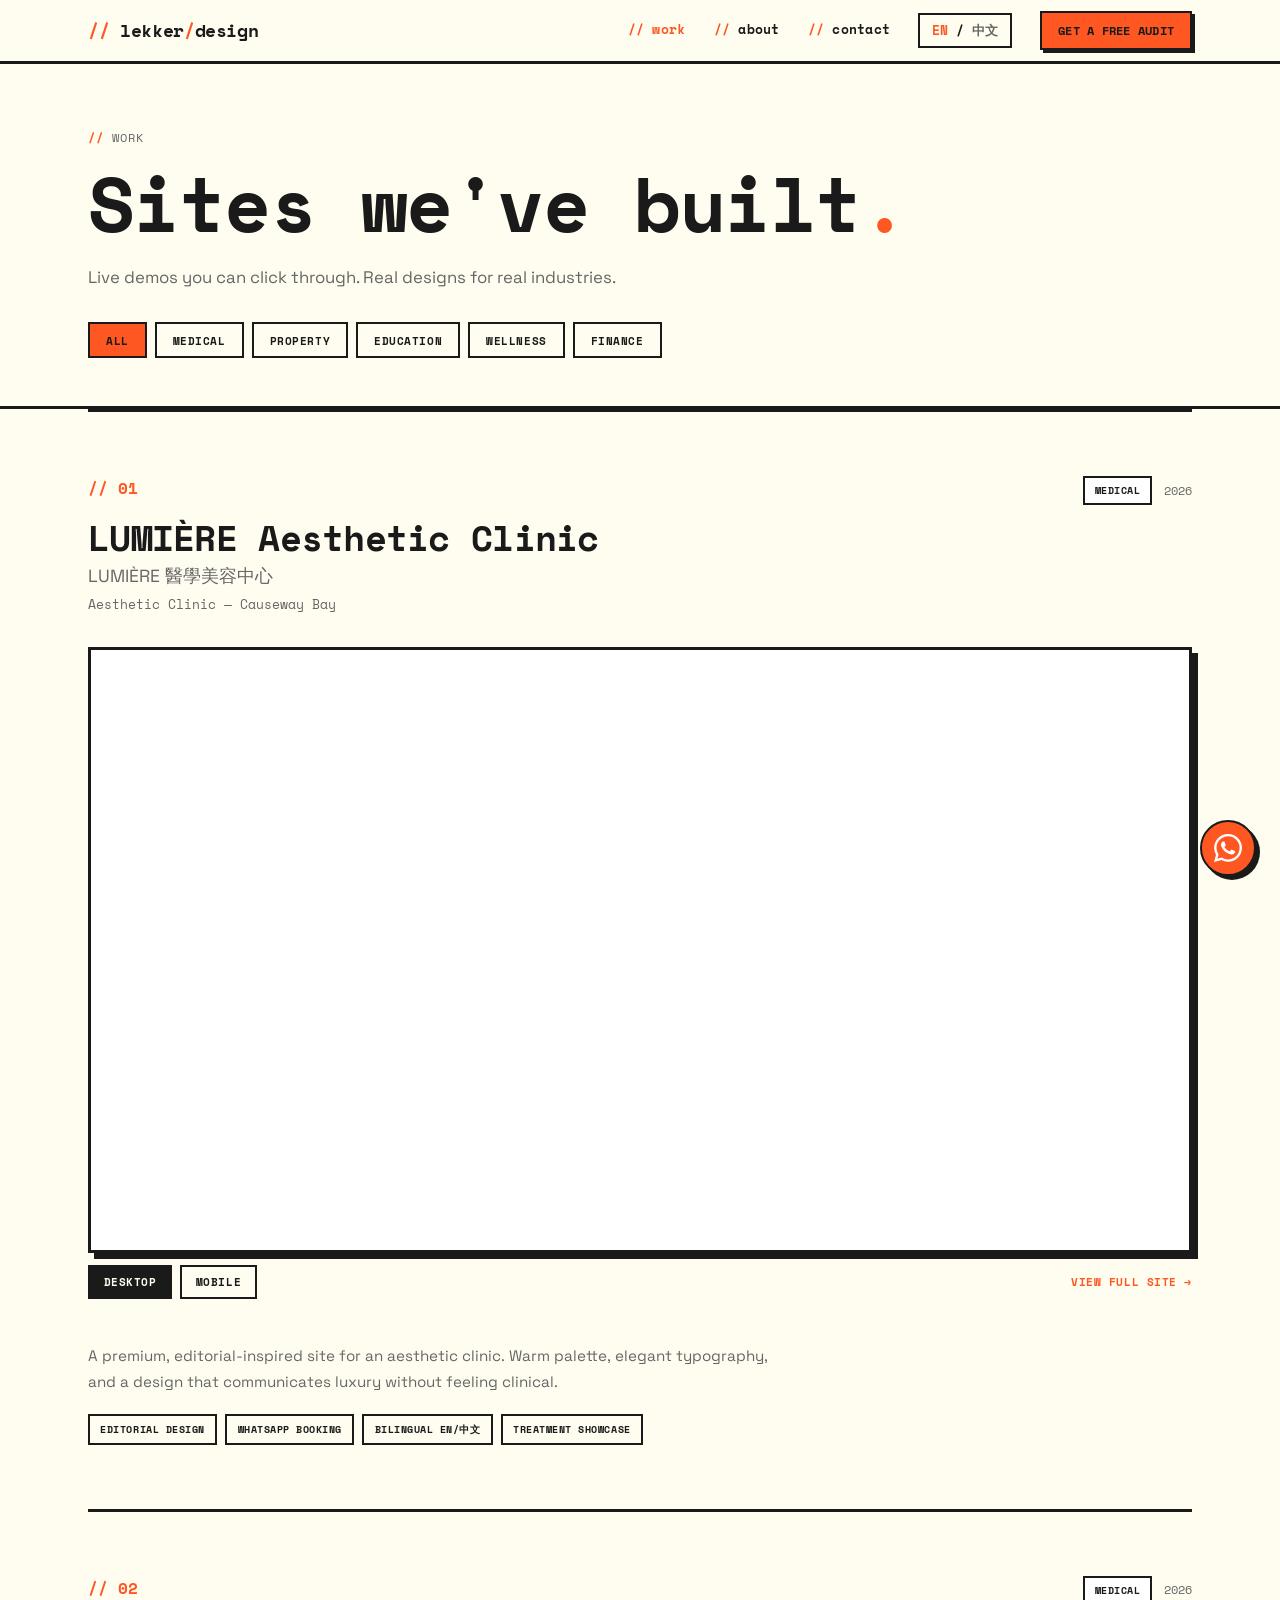
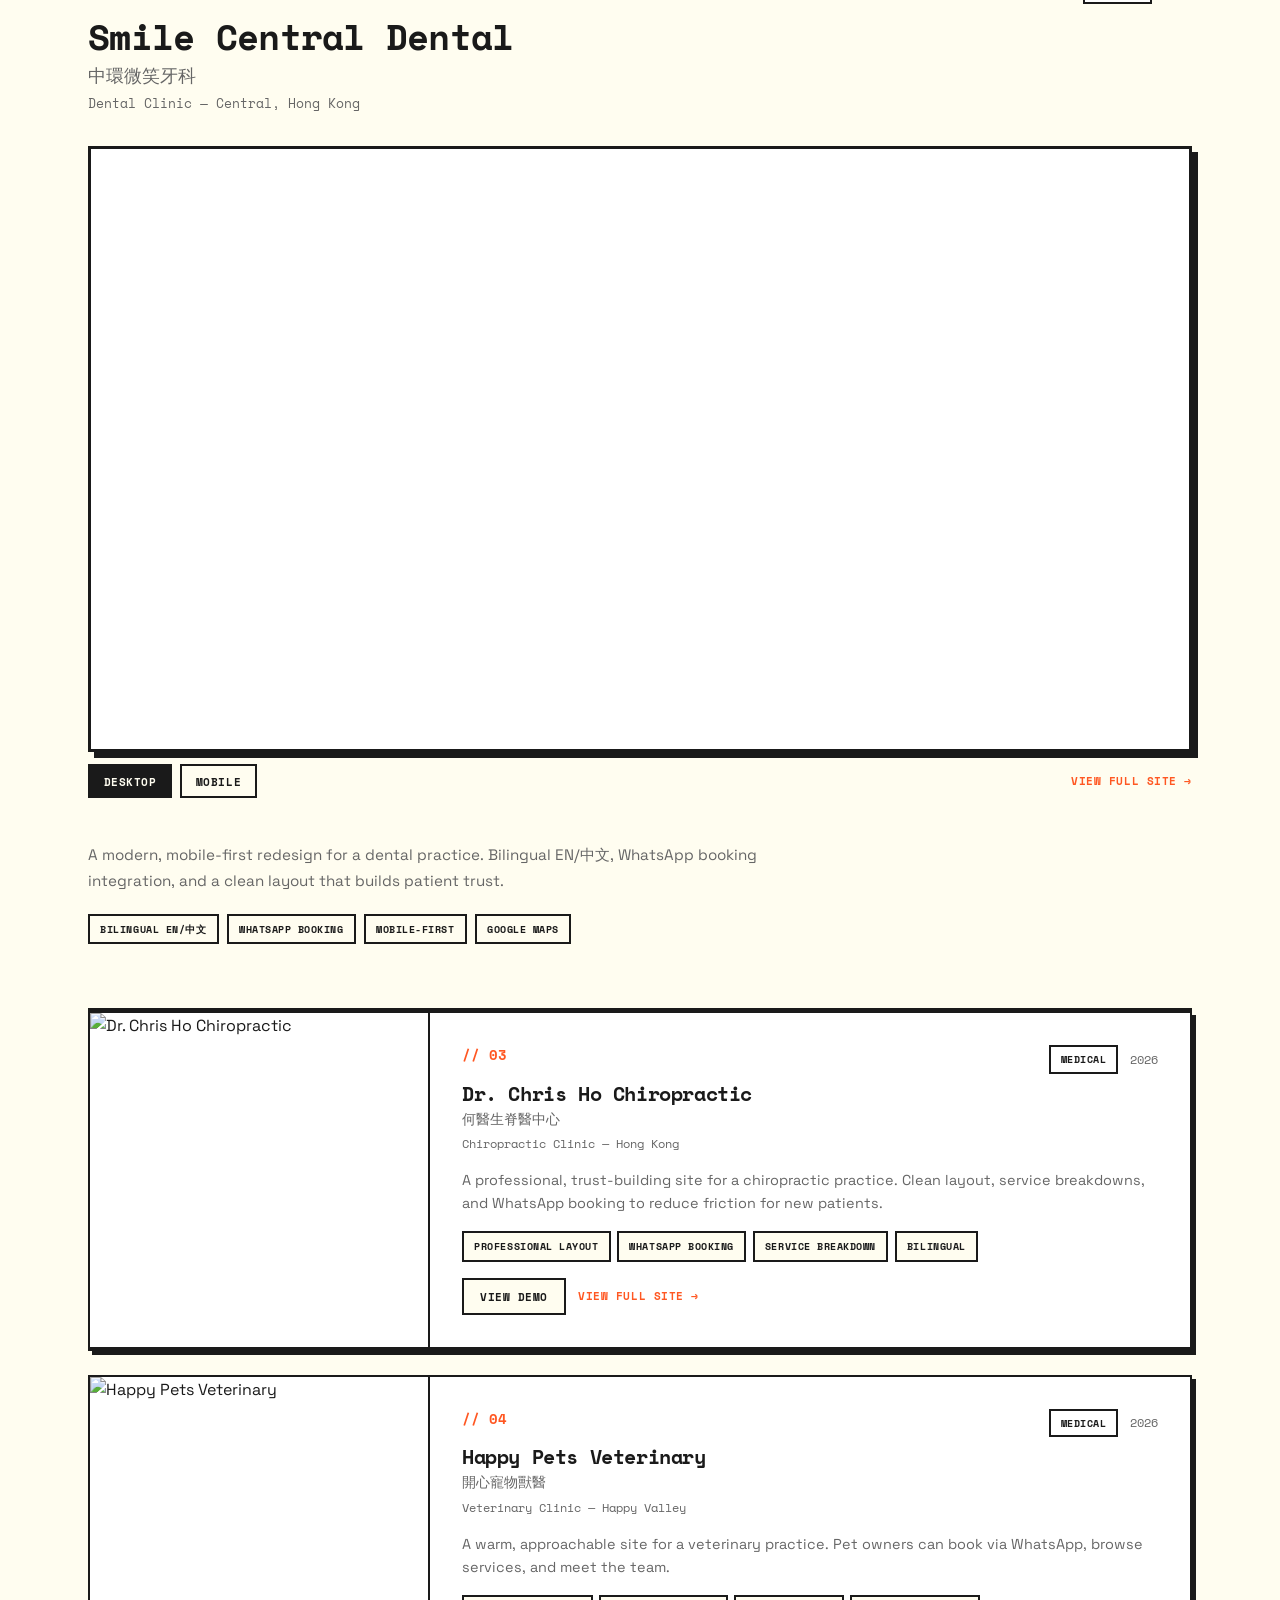
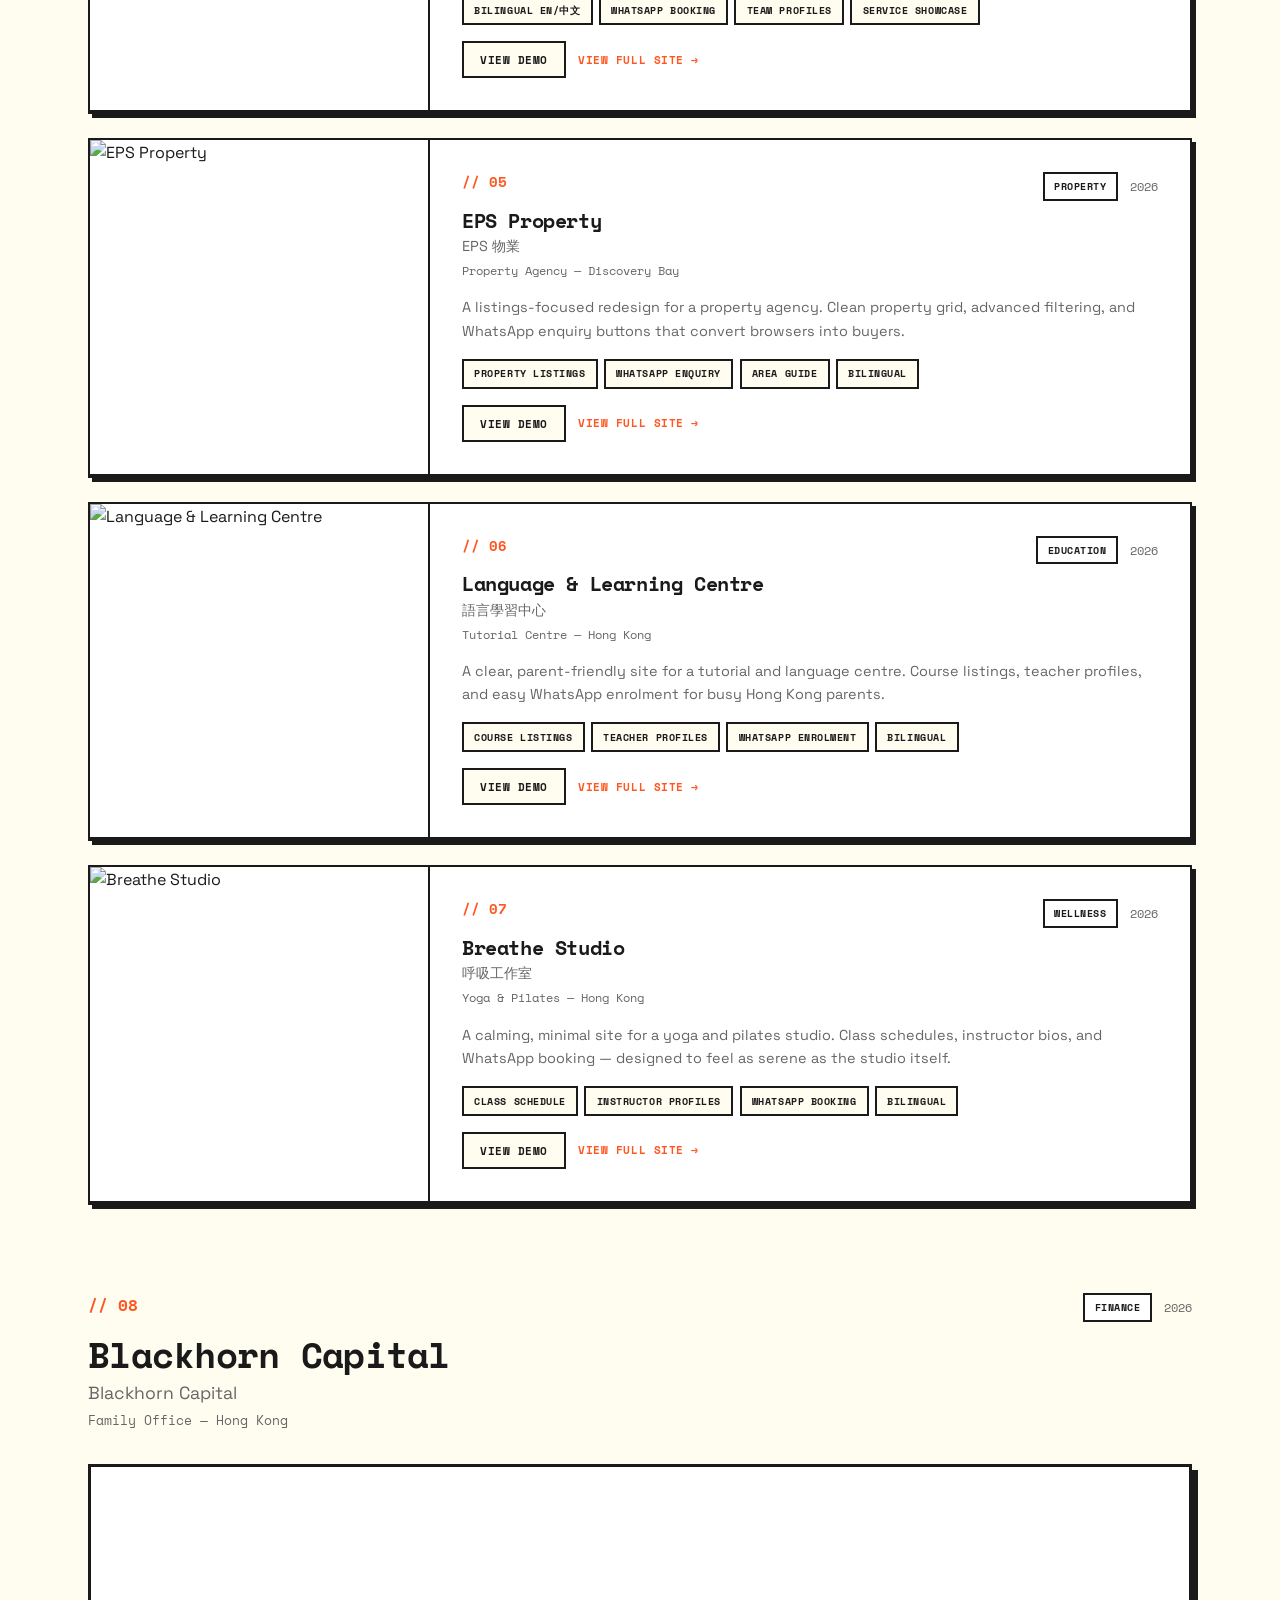
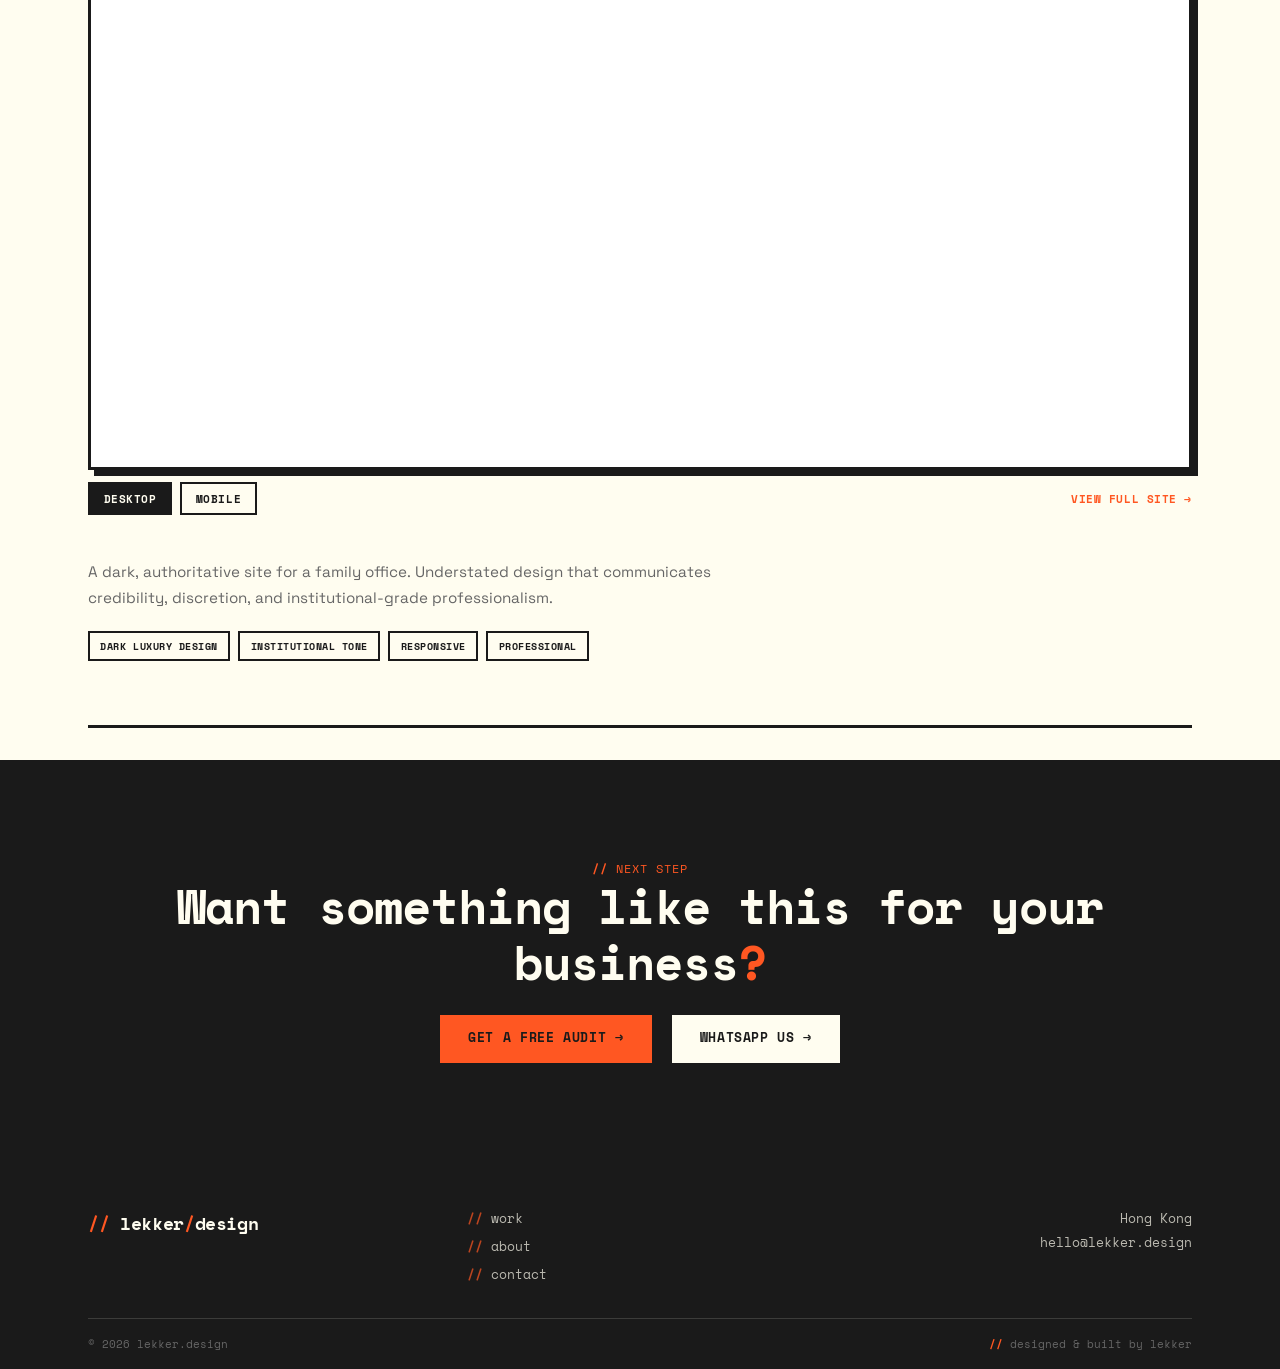
==== Lekker.Design/portfolio.html @ e4d1c30b "Add files via upload" ====
<!DOCTYPE html>
<html lang="en">
<head>
  <meta charset="UTF-8">
  <meta name="viewport" content="width=device-width, initial-scale=1.0">
  <title>Our Work — lekker.design</title>
  <meta name="description" content="Live demos and portfolio work from lekker.design. Web design for Hong Kong clinics, property agents, and service businesses.">

  <!-- Open Graph -->
  <meta property="og:title" content="Our Work — lekker.design">
  <meta property="og:description" content="Live demos and portfolio work from lekker.design. Web design for Hong Kong clinics, property agents, and service businesses.">
  <meta property="og:type" content="website">
  <meta property="og:url" content="https://lekker.design/portfolio">
  <meta property="og:locale" content="en_HK">
  <meta property="og:locale:alternate" content="zh_HK">
  <meta property="og:image" content="https://lekker.design/og-image.jpg">
  <meta property="og:image:width" content="1200">
  <meta property="og:image:height" content="630">
  <link rel="canonical" href="https://lekker.design/portfolio">

  <!-- Favicon: orange // on cream -->
  <link rel="icon" href="data:image/svg+xml,<svg xmlns='http://www.w3.org/2000/svg' viewBox='0 0 32 32'><rect width='32' height='32' rx='2' fill='%23FFFDF0'/><text x='3' y='24' font-family='monospace' font-weight='bold' font-size='22' fill='%23FF5722'>//</text></svg>">

  <!-- Fonts -->
  <link rel="preconnect" href="https://fonts.googleapis.com">
  <link rel="preconnect" href="https://fonts.gstatic.com" crossorigin>
  <link href="https://fonts.googleapis.com/css2?family=Space+Mono:wght@400;700&family=Space+Grotesk:wght@400;500;600&display=swap" rel="stylesheet">

  <!-- GSAP + ScrollTrigger -->
  <script src="https://cdnjs.cloudflare.com/ajax/libs/gsap/3.12.5/gsap.min.js" defer></script>
  <script src="https://cdnjs.cloudflare.com/ajax/libs/gsap/3.12.5/ScrollTrigger.min.js" defer></script>

  <style>
    /* ==========================================================
       LEKKER.DESIGN — NEO BRUTALIST DESIGN SYSTEM
       Shared base from index.html (self-contained duplicate)
       ========================================================== */

    .skip-link {
      position: absolute;
      top: -100%;
      left: 0;
      background: var(--accent);
      color: var(--surface);
      padding: 8px 16px;
      font-family: var(--font-mono);
      font-size: 0.875rem;
      font-weight: 700;
      text-decoration: none;
      z-index: 9999;
      border: 2px solid var(--text);
    }
    .skip-link:focus {
      top: 0;
    }

    :focus-visible {
      outline: 2px solid var(--accent);
      outline-offset: 2px;
    }

    :root {
      --bg:          #FFFDF0;
      --surface:     #FFFFFF;
      --text:        #1A1A1A;
      --text-muted:  #666666;
      --accent:      #FF5722;
      --border:      #1A1A1A;
      --dark:        #1A1A1A;
      --dark-text:   #FFFDF0;
      --code-bg:     #F5F5F0;

      --shadow:      4px 4px 0px #1A1A1A;
      --shadow-hover:6px 6px 0px #1A1A1A;
      --shadow-sm:   3px 3px 0px #1A1A1A;
      --shadow-lg:   6px 6px 0px #1A1A1A;

      --font-mono:   'Space Mono', 'PingFang HK', 'Microsoft JhengHei', monospace;
      --font-sans:   'Space Grotesk', 'PingFang HK', 'Microsoft JhengHei', sans-serif;

      --nav-h:       64px;
    }

    /* ---- Reset ---- */
    *, *::before, *::after { margin: 0; padding: 0; box-sizing: border-box; }
    html { scroll-behavior: smooth; -webkit-text-size-adjust: 100%; }

    body {
      font-family: var(--font-sans);
      font-size: 16px;
      line-height: 1.6;
      color: var(--text);
      background: var(--bg);
      -webkit-font-smoothing: antialiased;
      overflow-x: hidden;
    }

    ::selection { background: var(--accent); color: var(--surface); }

    a { color: inherit; text-decoration: none; }
    img { max-width: 100%; display: block; }
    ul { list-style: none; }

    /* ---- Typography ---- */
    h1, h2, h3, h4 {
      font-family: var(--font-mono);
      font-weight: 700;
      line-height: 1.15;
      letter-spacing: -0.02em;
    }

    h1 { font-size: clamp(2.5rem, 6vw, 5rem); }
    h2 { font-size: clamp(1.8rem, 4vw, 3rem); }
    h3 { font-size: clamp(1.1rem, 2.5vw, 1.5rem); }

    .label {
      font-family: var(--font-mono);
      font-size: 0.75rem;
      text-transform: uppercase;
      letter-spacing: 0.08em;
      color: var(--text-muted);
    }

    /* ---- Layout ---- */
    .container {
      width: 100%;
      max-width: 1200px;
      margin: 0 auto;
      padding: 0 clamp(1rem, 4vw, 3rem);
    }

    section { padding: 6rem 0; }

    .section-dark {
      background: var(--dark);
      color: var(--dark-text);
    }

    .section-marker {
      font-family: var(--font-mono);
      font-weight: 700;
      color: var(--accent);
    }

    hr {
      border: none;
      height: 3px;
      background: var(--border);
      margin: 0;
    }

    /* ---- Brutalist Card ---- */
    .card {
      background: var(--surface);
      border: 2px solid var(--border);
      box-shadow: var(--shadow);
      transition: transform 0.15s ease, box-shadow 0.15s ease;
    }

    .card:hover {
      transform: translate(-2px, -2px);
      box-shadow: var(--shadow-hover);
    }

    /* ---- Buttons ---- */
    .btn {
      display: inline-block;
      font-family: var(--font-mono);
      font-size: 0.8rem;
      font-weight: 700;
      text-transform: uppercase;
      letter-spacing: 0.05em;
      padding: 0.85rem 1.75rem;
      border: 2px solid var(--border);
      cursor: pointer;
      transition: transform 0.15s ease, box-shadow 0.15s ease;
      box-shadow: var(--shadow);
      text-align: center;
    }

    .btn:hover {
      transform: translate(-2px, -2px);
      box-shadow: var(--shadow-hover);
    }

    .btn-primary {
      background: var(--accent);
      color: var(--text);
    }

    .btn-secondary {
      background: var(--bg);
      color: var(--text);
    }

    /* ---- Logo ---- */
    .logo {
      font-family: var(--font-mono);
      font-weight: 700;
      font-size: 1.1rem;
      letter-spacing: -0.02em;
      white-space: nowrap;
    }

    .slash {
      color: var(--accent);
      font-weight: 700;
    }

    /* ---- Tag Pill ---- */
    .tag {
      display: inline-block;
      font-family: var(--font-mono);
      font-size: 0.65rem;
      font-weight: 700;
      text-transform: uppercase;
      letter-spacing: 0.05em;
      padding: 0.3rem 0.65rem;
      border: 2px solid var(--border);
      background: var(--bg);
      color: var(--text);
    }

    /* ---- Bilingual: hide inactive language ---- */
    [data-zh] { display: none; }

    body.zh [data-en] { display: none; }
    body.zh [data-zh] { display: inline; }
    body.zh span[data-zh],
    body.zh p[data-zh],
    body.zh h1 [data-zh],
    body.zh h2 [data-zh],
    body.zh h3 [data-zh],
    body.zh div[data-zh],
    body.zh label[data-zh],
    body.zh a[data-zh],
    body.zh small[data-zh],
    body.zh li[data-zh] { display: inline; }

    p[data-en], p[data-zh],
    div[data-en], div[data-zh],
    label[data-en], label[data-zh],
    li[data-en], li[data-zh] { display: block; }

    body.zh p[data-en],
    body.zh div[data-en],
    body.zh label[data-en],
    body.zh li[data-en] { display: none; }

    body.zh p[data-zh],
    body.zh div[data-zh],
    body.zh label[data-zh],
    body.zh li[data-zh] { display: block; }

    /* ================================================================
       NAV (shared with index.html)
       ================================================================ */
    nav {
      position: fixed;
      top: 0; left: 0; right: 0;
      z-index: 1000;
      background: var(--bg);
      border-bottom: 3px solid var(--border);
      height: var(--nav-h);
    }

    nav .container {
      display: flex;
      align-items: center;
      justify-content: space-between;
      height: 100%;
    }

    .nav-links {
      display: flex;
      align-items: center;
      gap: 1.75rem;
    }

    .nav-links a {
      font-family: var(--font-mono);
      font-size: 0.8rem;
      font-weight: 700;
      letter-spacing: 0.02em;
      color: var(--text);
      transition: color 0.15s;
    }

    .nav-links a:hover { color: var(--accent); }
    .nav-links a.nav-active { color: var(--accent); }

    .mobile-menu .nav-active,
    .mobile-menu a.nav-active {
      color: var(--accent);
    }

    .lang-toggle {
      font-family: var(--font-mono);
      font-size: 0.8rem;
      font-weight: 700;
      background: none;
      border: 2px solid var(--border);
      padding: 0.35rem 0.75rem;
      cursor: pointer;
      color: var(--text);
      transition: all 0.15s;
    }

    .lang-toggle .lang-en { color: var(--accent); }
    .lang-toggle .lang-zh { color: var(--text-muted); }

    body.zh .lang-toggle .lang-en { color: var(--text-muted); }
    body.zh .lang-toggle .lang-zh { color: var(--accent); }

    .nav-cta {
      font-size: 0.75rem !important;
      padding: 0.5rem 1rem;
      background: var(--accent);
      color: var(--text) !important;
      border: 2px solid var(--border);
      box-shadow: var(--shadow-sm);
      transition: transform 0.15s, box-shadow 0.15s;
    }

    .nav-cta:hover {
      transform: translate(-2px, -2px);
      box-shadow: var(--shadow);
    }

    .hamburger {
      display: none;
      background: none;
      border: none;
      cursor: pointer;
      padding: 8px;
    }

    .hamburger svg { display: block; }

    .mobile-menu {
      display: none;
      position: fixed;
      top: var(--nav-h);
      left: 0; right: 0;
      background: var(--bg);
      border-bottom: 3px solid var(--border);
      z-index: 999;
      padding: 0;
    }

    .mobile-menu.open { display: block; }

    .mobile-menu a,
    .mobile-menu button {
      display: block;
      width: 100%;
      text-align: left;
      font-family: var(--font-mono);
      font-size: 1rem;
      font-weight: 700;
      padding: 1rem 1.5rem;
      border: none;
      border-bottom: 2px solid var(--border);
      background: var(--bg);
      color: var(--text);
      cursor: pointer;
      min-height: 52px;
    }

    .mobile-menu a:hover,
    .mobile-menu button:hover { background: var(--accent); }

    .mobile-menu .nav-cta-mobile {
      background: var(--accent);
      color: var(--text);
    }

    /* ================================================================
       PORTFOLIO HERO
       ================================================================ */
    .port-hero {
      padding-top: calc(var(--nav-h) + 4rem);
      padding-bottom: 3rem;
    }

    .port-hero h1 {
      margin: 0.75rem 0 1rem;
    }

    .port-hero .desc {
      font-size: 1.05rem;
      color: var(--text-muted);
      max-width: 600px;
      margin-bottom: 2rem;
    }

    /* ---- Filter Pills ---- */
    .filters {
      display: flex;
      flex-wrap: wrap;
      gap: 0.5rem;
    }

    .filter-pill {
      font-family: var(--font-mono);
      font-size: 0.7rem;
      font-weight: 700;
      text-transform: uppercase;
      letter-spacing: 0.05em;
      padding: 0.45rem 1rem;
      border: 2px solid var(--border);
      background: var(--bg);
      color: var(--text);
      cursor: pointer;
      transition: all 0.15s;
      min-height: 36px;
    }

    .filter-pill:hover {
      background: var(--bg);
    }

    .filter-pill.active {
      background: var(--accent);
      color: var(--text);
    }

    /* ================================================================
       PROJECT SECTIONS
       ================================================================ */
    #projectsContainer {
      padding-bottom: 2rem;
    }

    /* ---- Featured Project ---- */
    .project-featured {
      padding: 4rem 0;
      border-bottom: 3px solid var(--border);
    }

    .project-featured:first-child {
      border-top: 3px solid var(--border);
    }

    .pf-header {
      display: flex;
      justify-content: space-between;
      align-items: flex-start;
      margin-bottom: 0.75rem;
      flex-wrap: wrap;
      gap: 0.5rem;
    }

    .pf-number {
      font-family: var(--font-mono);
      font-size: 1rem;
      font-weight: 700;
      color: var(--accent);
    }

    .pf-meta {
      display: flex;
      gap: 0.75rem;
      align-items: center;
    }

    .pf-category {
      font-family: var(--font-mono);
      font-size: 0.65rem;
      font-weight: 700;
      text-transform: uppercase;
      letter-spacing: 0.05em;
      padding: 0.25rem 0.6rem;
      border: 2px solid var(--border);
      background: var(--surface);
    }

    .pf-year {
      font-family: var(--font-mono);
      font-size: 0.75rem;
      color: var(--text-muted);
    }

    .pf-title {
      font-size: clamp(1.5rem, 3.5vw, 2.25rem);
      margin-bottom: 0.25rem;
    }

    .pf-title-zh {
      font-family: var(--font-sans);
      font-size: 1.1rem;
      color: var(--text-muted);
      margin-bottom: 0.25rem;
    }

    .pf-subtitle {
      font-family: var(--font-mono);
      font-size: 0.8rem;
      color: var(--text-muted);
      margin-bottom: 2rem;
    }

    /* ---- Iframe Wrapper ---- */
    .iframe-wrapper {
      margin-bottom: 2rem;
    }

    .iframe-container {
      width: 100%;
      border: 3px solid var(--border);
      box-shadow: var(--shadow-lg);
      background: var(--code-bg);
      position: relative;
      overflow: hidden;
      transition: height 0.3s ease;
    }

    .iframe-container iframe {
      width: 100%;
      height: 600px;
      border: none;
      display: block;
      background: #fff;
    }

    .iframe-container.mobile-view {
      max-width: 405px;
      margin: 0 auto;
      border-radius: 2px;
      border: 6px solid var(--border);
      box-shadow: var(--shadow-lg);
      padding-top: 24px;
      padding-bottom: 24px;
      background: var(--dark);
    }

    .iframe-container.mobile-view iframe {
      height: 667px;
      border-radius: 0;
    }

    /* Iframe error fallback */
    .iframe-fallback {
      display: flex;
      flex-direction: column;
      align-items: center;
      justify-content: center;
      height: 300px;
      background: var(--code-bg);
      text-align: center;
      padding: 2rem;
    }

    .iframe-fallback-text {
      font-family: var(--font-mono);
      font-size: 0.85rem;
      color: var(--text-muted);
      margin-bottom: 1rem;
    }

    .iframe-fallback a {
      font-family: var(--font-mono);
      font-size: 0.8rem;
      font-weight: 700;
      color: var(--accent);
    }

    .iframe-loading {
      position: absolute;
      top: 0; left: 0; right: 0; bottom: 0;
      display: flex;
      align-items: center;
      justify-content: center;
      background: var(--code-bg);
      z-index: 2;
      pointer-events: none;
      transition: opacity 0.3s;
    }

    .iframe-loading.loaded {
      opacity: 0;
    }

    .loading-text {
      font-family: var(--font-mono);
      font-size: 0.85rem;
      color: var(--accent);
      animation: loadingPulse 1.5s ease-in-out infinite;
    }

    @keyframes loadingPulse {
      0%, 100% { opacity: 1; }
      50% { opacity: 0.4; }
    }

    .iframe-controls {
      display: flex;
      align-items: center;
      gap: 0.5rem;
      padding: 0.75rem 0;
      flex-wrap: wrap;
    }

    .device-btn {
      font-family: var(--font-mono);
      font-size: 0.7rem;
      font-weight: 700;
      text-transform: uppercase;
      letter-spacing: 0.05em;
      padding: 0.4rem 0.85rem;
      border: 2px solid var(--border);
      background: var(--bg);
      color: var(--text);
      cursor: pointer;
      transition: all 0.15s;
    }

    .device-btn.active {
      background: var(--text);
      color: var(--bg);
    }

    .device-btn:hover:not(.active) {
      background: var(--bg);
    }

    .view-full {
      margin-left: auto;
      font-family: var(--font-mono);
      font-size: 0.7rem;
      font-weight: 700;
      text-transform: uppercase;
      letter-spacing: 0.05em;
      color: var(--accent);
      transition: opacity 0.15s;
    }

    .view-full:hover { opacity: 0.7; }

    /* ---- Project Description & Tags ---- */
    .pf-desc {
      font-size: 0.95rem;
      color: var(--text-muted);
      max-width: 700px;
      line-height: 1.7;
      margin-bottom: 1.25rem;
    }

    .pf-tags {
      display: flex;
      flex-wrap: wrap;
      gap: 0.5rem;
    }

    /* ---- Before/After Slider (clip-path based) ---- */
    .ba-section {
      margin: 2rem 0;
    }

    .ba-section-label {
      font-family: var(--font-mono);
      font-size: 0.75rem;
      font-weight: 700;
      text-transform: uppercase;
      letter-spacing: 0.08em;
      color: var(--text-muted);
      margin-bottom: 1rem;
    }

    .ba-slider {
      position: relative;
      width: 100%;
      max-height: 400px;
      border: 3px solid var(--border);
      box-shadow: var(--shadow);
      overflow: hidden;
      cursor: ew-resize;
      user-select: none;
      -webkit-user-select: none;
    }

    .ba-before {
      position: relative;
      width: 100%;
    }

    .ba-before img {
      display: block;
      width: 100%;
      height: auto;
      max-height: 400px;
      object-fit: cover;
    }

    .ba-after {
      position: absolute;
      top: 0; left: 0;
      width: 100%;
      height: 100%;
      clip-path: inset(0 0 0 50%);
    }

    .ba-after img {
      display: block;
      width: 100%;
      height: 100%;
      object-fit: cover;
    }

    .ba-handle {
      position: absolute;
      top: 0;
      left: 50%;
      width: 3px;
      height: 100%;
      background: var(--accent);
      cursor: ew-resize;
      z-index: 5;
      transform: translateX(-50%);
    }

    .ba-handle-grip {
      position: absolute;
      top: 50%;
      left: 50%;
      transform: translate(-50%, -50%);
      width: 40px;
      height: 40px;
      background: var(--accent);
      border: 3px solid var(--border);
      box-shadow: var(--shadow-sm);
      display: flex;
      align-items: center;
      justify-content: center;
      font-family: var(--font-mono);
      font-size: 0.85rem;
      font-weight: 700;
      color: var(--text);
      z-index: 6;
    }

    .ba-label-tag {
      position: absolute;
      top: 1rem;
      font-family: var(--font-mono);
      font-size: 0.65rem;
      font-weight: 700;
      text-transform: uppercase;
      letter-spacing: 0.08em;
      padding: 0.3rem 0.6rem;
      z-index: 4;
    }

    .ba-label-before {
      left: 1rem;
      background: var(--dark);
      color: var(--dark-text);
    }

    .ba-label-after {
      right: 1rem;
      background: var(--accent);
      color: var(--text);
    }

    /* ---- Compact (Non-Featured) Project Card ---- */
    .project-compact {
      display: grid;
      grid-template-columns: 340px 1fr;
      border: 2px solid var(--border);
      box-shadow: var(--shadow);
      background: var(--surface);
      margin-bottom: 1.5rem;
      transition: transform 0.15s, box-shadow 0.15s;
    }

    .project-compact:hover {
      transform: translate(-2px, -2px);
      box-shadow: var(--shadow-hover);
    }

    .pc-thumb {
      position: relative;
      overflow: hidden;
      cursor: pointer;
      border-right: 2px solid var(--border);
    }

    .pc-thumb img {
      width: 100%;
      height: 100%;
      object-fit: cover;
      transition: transform 0.3s;
    }

    .pc-thumb:hover img {
      transform: scale(1.03);
    }

    .pc-thumb-overlay {
      position: absolute;
      top: 0; left: 0; right: 0; bottom: 0;
      display: flex;
      align-items: center;
      justify-content: center;
      background: rgba(26, 26, 26, 0);
      transition: background 0.2s;
    }

    .pc-thumb:hover .pc-thumb-overlay {
      background: rgba(26, 26, 26, 0.6);
    }

    .pc-thumb-label {
      font-family: var(--font-mono);
      font-size: 0.75rem;
      font-weight: 700;
      text-transform: uppercase;
      letter-spacing: 0.05em;
      color: var(--dark-text);
      padding: 0.5rem 1rem;
      border: 2px solid var(--dark-text);
      opacity: 0;
      transform: translateY(8px);
      transition: all 0.2s;
    }

    .pc-thumb:hover .pc-thumb-label {
      opacity: 1;
      transform: translateY(0);
    }

    .pc-body {
      padding: 2rem;
      display: flex;
      flex-direction: column;
    }

    .pc-header {
      display: flex;
      justify-content: space-between;
      align-items: flex-start;
      margin-bottom: 0.5rem;
      flex-wrap: wrap;
      gap: 0.5rem;
    }

    .pc-number {
      font-family: var(--font-mono);
      font-size: 0.85rem;
      font-weight: 700;
      color: var(--accent);
    }

    .pc-title {
      font-size: 1.25rem;
      margin-bottom: 0.2rem;
    }

    .pc-title-zh {
      font-family: var(--font-sans);
      font-size: 0.9rem;
      color: var(--text-muted);
      margin-bottom: 0.2rem;
    }

    .pc-subtitle {
      font-family: var(--font-mono);
      font-size: 0.75rem;
      color: var(--text-muted);
      margin-bottom: 1rem;
    }

    .pc-desc {
      font-size: 0.9rem;
      color: var(--text-muted);
      line-height: 1.6;
      margin-bottom: 1rem;
      flex: 1;
    }

    .pc-tags {
      display: flex;
      flex-wrap: wrap;
      gap: 0.4rem;
      margin-bottom: 1rem;
    }

    .pc-actions {
      display: flex;
      gap: 0.75rem;
      align-items: center;
      flex-wrap: wrap;
    }

    .pc-expand-btn {
      font-family: var(--font-mono);
      font-size: 0.7rem;
      font-weight: 700;
      text-transform: uppercase;
      letter-spacing: 0.05em;
      padding: 0.5rem 1rem;
      border: 2px solid var(--border);
      background: var(--bg);
      color: var(--text);
      cursor: pointer;
      transition: all 0.15s;
    }

    .pc-expand-btn:hover {
      background: var(--accent);
    }

    .pc-view-link {
      font-family: var(--font-mono);
      font-size: 0.7rem;
      font-weight: 700;
      text-transform: uppercase;
      letter-spacing: 0.05em;
      color: var(--accent);
    }

    .pc-view-link:hover { opacity: 0.7; }

    /* Expanded iframe in compact card */
    .pc-iframe-expand {
      grid-column: 1 / -1;
      border-top: 2px solid var(--border);
      overflow: hidden;
      max-height: 0;
      transition: max-height 0.4s ease;
    }

    .pc-iframe-expand.open {
      max-height: 750px;
    }

    .pc-iframe-expand .iframe-wrapper {
      padding: 1.5rem;
      margin-bottom: 0;
    }

    .pc-iframe-expand .iframe-container {
      box-shadow: none;
    }

    /* ================================================================
       CTA SECTION
       ================================================================ */
    .cta-section {
      text-align: center;
      padding: 6rem 0;
    }

    .cta-section h2 {
      margin-bottom: 1.5rem;
    }

    .cta-section .desc {
      font-size: 1rem;
      color: var(--text-muted);
      max-width: 500px;
      margin: 0 auto 2rem;
    }

    .cta-buttons {
      display: flex;
      gap: 1rem;
      justify-content: center;
      flex-wrap: wrap;
    }

    /* ================================================================
       FOOTER (shared with index.html)
       ================================================================ */
    footer {
      background: var(--dark);
      color: var(--dark-text);
      padding: 3rem 0 0;
    }

    .footer-grid {
      display: grid;
      grid-template-columns: 1fr 1fr 1fr;
      gap: 2rem;
      padding-bottom: 2rem;
    }

    .footer-grid .logo .slash { color: var(--accent); }

    .footer-links {
      display: flex;
      flex-direction: column;
      gap: 0.5rem;
    }

    .footer-links a {
      font-family: var(--font-mono);
      font-size: 0.8rem;
      color: var(--dark-text);
      opacity: 0.7;
      transition: opacity 0.15s;
    }

    .footer-links a:hover { opacity: 1; }

    .footer-info { text-align: right; }

    .footer-info p {
      font-family: var(--font-mono);
      font-size: 0.8rem;
      opacity: 0.7;
      margin-bottom: 0.25rem;
    }

    .footer-bottom {
      border-top: 1px solid rgba(255, 253, 240, 0.15);
      padding: 1rem 0;
      display: flex;
      justify-content: space-between;
      align-items: center;
    }

    .footer-bottom p {
      font-family: var(--font-mono);
      font-size: 0.7rem;
      color: var(--text-muted);
    }

    /* ================================================================
       WHATSAPP FLOATING BUTTON (shared)
       ================================================================ */
    .whatsapp-float {
      position: fixed;
      bottom: 1.5rem;
      right: 1.5rem;
      z-index: 900;
      width: 56px;
      height: 56px;
      background: var(--accent);
      border: 2px solid var(--border);
      box-shadow: var(--shadow);
      border-radius: 50%;
      display: flex;
      align-items: center;
      justify-content: center;
      cursor: pointer;
      transition: transform 0.15s, box-shadow 0.15s;
    }

    .whatsapp-float:hover {
      transform: translate(-2px, -2px);
      box-shadow: var(--shadow-hover);
    }

    .whatsapp-float svg {
      width: 28px;
      height: 28px;
      fill: #fff;
    }

    /* ================================================================
       RESPONSIVE
       ================================================================ */
    @media (max-width: 1024px) {
      .project-compact {
        grid-template-columns: 280px 1fr;
      }

      .iframe-container iframe {
        height: 500px;
      }
    }

    @media (max-width: 768px) {
      .nav-links { display: none; }
      .hamburger { display: block; }

      .project-compact {
        grid-template-columns: 1fr;
      }

      .pc-thumb {
        border-right: none;
        border-bottom: 2px solid var(--border);
        max-height: 220px;
      }

      .iframe-container iframe {
        height: 400px;
      }

      .iframe-container.mobile-view iframe {
        height: 550px;
      }

      .card,
      .project-compact {
        box-shadow: var(--shadow-sm);
      }

      .card:hover,
      .project-compact:hover {
        box-shadow: var(--shadow);
      }

      .footer-grid {
        grid-template-columns: 1fr;
        gap: 1.5rem;
      }

      .footer-info { text-align: left; }

      .footer-bottom {
        flex-direction: column;
        gap: 0.5rem;
        text-align: center;
      }

      .whatsapp-float {
        bottom: 1rem;
        right: 1rem;
      }

      .cta-buttons {
        flex-direction: column;
        align-items: center;
      }
    }

    @media (max-width: 480px) {
      section { padding: 4rem 0; }

      .project-featured { padding: 3rem 0; }

      .filters {
        gap: 0.35rem;
      }

      .filter-pill {
        font-size: 0.6rem;
        padding: 0.35rem 0.7rem;
      }
    }

    /* ================================================================
       GSAP ANIMATION SUPPORT
       ================================================================ */

    /* Brutalist active state — tactile push */
    .btn:active,
    .nav-cta:active {
      transform: translate(0, 0) !important;
      box-shadow: 2px 2px 0px #1A1A1A !important;
    }

    .card:active,
    .project-compact:active,
    .filter-pill:active {
      transform: translate(0, 0) !important;
      box-shadow: 2px 2px 0px #1A1A1A !important;
    }

    /* Nav link hover flash */
    @keyframes nav-flash {
      0% { background-color: rgba(255, 87, 34, 0.25); }
      100% { background-color: transparent; }
    }

    .nav-links > a:not(.nav-cta):hover {
      animation: nav-flash 0.2s ease;
    }

    /* Reduced motion */
    @media (prefers-reduced-motion: reduce) {
      *, *::before, *::after {
        animation-duration: 0.01ms !important;
        transition-duration: 0.01ms !important;
      }
    }
  </style>
</head>
<body>
<a href="#main-content" class="skip-link">Skip to main content</a>

  <!-- ============================================================
       NAV
       ============================================================ -->
  <nav>
    <div class="container">
      <a href="/" class="logo">
        <span class="slash">//</span> lekker<span class="slash">/</span>design
      </a>

      <div class="nav-links">
        <a href="/portfolio" class="nav-active"><span class="slash">//</span> <span data-en>work</span><span data-zh>作品</span></a>
        <a href="/#about"><span class="slash">//</span> <span data-en>about</span><span data-zh>關於</span></a>
        <a href="/#contact"><span class="slash">//</span> <span data-en>contact</span><span data-zh>聯絡</span></a>
        <button class="lang-toggle" onclick="toggleLang()" aria-label="Toggle language">
          <span class="lang-en">EN</span> / <span class="lang-zh">中文</span>
        </button>
        <a href="/#contact" class="nav-cta">
          <span data-en>GET A FREE AUDIT</span><span data-zh>免費網站審核</span>
        </a>
      </div>

      <button class="hamburger" onclick="toggleMobileMenu()" aria-label="Toggle navigation">
        <svg width="24" height="24" viewBox="0 0 24 24" fill="none" stroke="#1A1A1A" stroke-width="2.5" stroke-linecap="square">
          <line x1="3" y1="6" x2="21" y2="6"/>
          <line x1="3" y1="12" x2="21" y2="12"/>
          <line x1="3" y1="18" x2="21" y2="18"/>
        </svg>
      </button>
    </div>
  </nav>

  <!-- Mobile Menu -->
  <div class="mobile-menu" id="mobileMenu">
    <a href="/portfolio" onclick="closeMobileMenu()" class="nav-active"><span class="slash">//</span> <span data-en>work</span><span data-zh>作品</span></a>
    <a href="/#about" onclick="closeMobileMenu()"><span class="slash">//</span> <span data-en>about</span><span data-zh>關於</span></a>
    <a href="/#contact" onclick="closeMobileMenu()"><span class="slash">//</span> <span data-en>contact</span><span data-zh>聯絡</span></a>
    <button onclick="toggleLang(); closeMobileMenu()" aria-label="Toggle language">
      <span class="lang-en">EN</span> / <span class="lang-zh">中文</span>
    </button>
    <a href="/#contact" class="nav-cta-mobile" onclick="closeMobileMenu()">
      <span data-en>GET A FREE AUDIT</span><span data-zh>免費網站審核</span>
    </a>
  </div>

  <!-- ============================================================
       PORTFOLIO HERO
       ============================================================ -->
  <section class="port-hero" id="main-content">
    <div class="container">
      <p class="label">
        <span class="section-marker">// </span>
        <span data-en>WORK</span><span data-zh>作品</span>
      </p>

      <h1>
        <span data-en>Sites we've built<span class="slash">.</span></span>
        <span data-zh>我們建立的網站<span class="slash">。</span></span>
      </h1>

      <p class="desc">
        <span data-en>Live demos you can click through. Real designs for real industries.</span>
        <span data-zh>可以瀏覽的即時示範。為真實行業設計的真實作品。</span>
      </p>

      <div class="filters" id="filterBar">
        <!-- Rendered by JS from PROJECTS categories -->
      </div>
    </div>
  </section>

  <hr>

  <!-- ============================================================
       PROJECTS (rendered by JS)
       ============================================================ -->
  <div class="container" id="projectsContainer">
    <!-- All project cards injected here -->
  </div>

  <hr>

  <!-- ============================================================
       CTA
       ============================================================ -->
  <section class="cta-section section-dark">
    <div class="container">
      <p class="label" style="color: var(--accent);">
        <span class="section-marker">// </span>
        <span data-en>NEXT STEP</span><span data-zh>下一步</span>
      </p>
      <h2>
        <span data-en>Want something like this for your business<span class="slash">?</span></span>
        <span data-zh>想為你的企業打造類似的網站<span class="slash">？</span></span>
      </h2>
      <div class="cta-buttons">
        <a href="/#contact" class="btn btn-primary">
          <span data-en>GET A FREE AUDIT →</span><span data-zh>獲取免費審核 →</span>
        </a>
        <a href="https://wa.me/85246105157" target="_blank" rel="noopener" class="btn btn-secondary">
          <span data-en>WHATSAPP US →</span><span data-zh>WHATSAPP 我們 →</span>
        </a>
      </div>
    </div>
  </section>

  <!-- ============================================================
       FOOTER (shared)
       ============================================================ -->
  <footer>
    <div class="container">
      <div class="footer-grid">
        <div>
          <span class="logo">
            <span class="slash">//</span> lekker<span class="slash">/</span>design
          </span>
        </div>
        <div class="footer-links">
          <a href="/portfolio"><span class="slash">//</span> <span data-en>work</span><span data-zh>作品</span></a>
          <a href="/#about"><span class="slash">//</span> <span data-en>about</span><span data-zh>關於</span></a>
          <a href="/#contact"><span class="slash">//</span> <span data-en>contact</span><span data-zh>聯絡</span></a>
        </div>
        <div class="footer-info">
          <p><span data-en>Hong Kong</span><span data-zh>香港</span></p>
          <p>hello@lekker.design</p>
        </div>
      </div>
      <div class="footer-bottom">
        <p>&copy; 2026 lekker.design</p>
        <p><span class="slash">//</span> <span data-en>designed & built by lekker</span><span data-zh>由 lekker 設計及建立</span></p>
      </div>
    </div>
  </footer>

  <!-- ============================================================
       WHATSAPP FLOAT (shared)
       ============================================================ -->
  <a href="https://wa.me/85246105157" class="whatsapp-float" target="_blank" rel="noopener" aria-label="WhatsApp">
    <svg viewBox="0 0 24 24" xmlns="http://www.w3.org/2000/svg">
      <path d="M17.472 14.382c-.297-.149-1.758-.867-2.03-.967-.273-.099-.471-.148-.67.15-.197.297-.767.966-.94 1.164-.173.199-.347.223-.644.075-.297-.15-1.255-.463-2.39-1.475-.883-.788-1.48-1.761-1.653-2.059-.173-.297-.018-.458.13-.606.134-.133.298-.347.446-.52.149-.174.198-.298.298-.497.099-.198.05-.371-.025-.52-.075-.149-.669-1.612-.916-2.207-.242-.579-.487-.5-.669-.51-.173-.008-.371-.01-.57-.01-.198 0-.52.074-.792.372-.272.297-1.04 1.016-1.04 2.479 0 1.462 1.065 2.875 1.213 3.074.149.198 2.096 3.2 5.077 4.487.709.306 1.262.489 1.694.625.712.227 1.36.195 1.871.118.571-.085 1.758-.719 2.006-1.413.248-.694.248-1.289.173-1.413-.074-.124-.272-.198-.57-.347m-5.421 7.403h-.004a9.87 9.87 0 01-5.031-1.378l-.361-.214-3.741.982.998-3.648-.235-.374a9.86 9.86 0 01-1.51-5.26c.001-5.45 4.436-9.884 9.888-9.884 2.64 0 5.122 1.03 6.988 2.898a9.825 9.825 0 012.893 6.994c-.003 5.45-4.437 9.884-9.885 9.884m8.413-18.297A11.815 11.815 0 0012.05 0C5.495 0 .16 5.335.157 11.892c0 2.096.547 4.142 1.588 5.945L.057 24l6.305-1.654a11.882 11.882 0 005.683 1.448h.005c6.554 0 11.89-5.335 11.893-11.893a11.821 11.821 0 00-3.48-8.413z"/>
    </svg>
  </a>

  <!-- ============================================================
       JAVASCRIPT
       ============================================================ -->
  <script>
    // ================================================================
    // PROJECT DATA — Add a new project by adding one object. Zero HTML changes.
    // ================================================================
    var PROJECTS = [
      {
        id: "aesthetic",
        title: "LUMIÈRE Aesthetic Clinic",
        titleZh: "LUMIÈRE 醫學美容中心",
        subtitle: "Aesthetic Clinic — Causeway Bay",
        subtitleZh: "醫學美容診所 — 銅鑼灣",
        category: "Medical",
        categoryZh: "醫療",
        year: "2026",
        description: "A premium, editorial-inspired site for an aesthetic clinic. Warm palette, elegant typography, and a design that communicates luxury without feeling clinical.",
        descriptionZh: "為醫學美容診所設計的高端編輯風格網站。溫暖色調、優雅字體，設計傳達奢華感而不失親切。",
        features: ["Editorial Design", "WhatsApp Booking", "Bilingual EN/中文", "Treatment Showcase"],
        featuresZh: ["編輯風格設計", "WhatsApp 預約", "雙語中英文", "療程展示"],
        liveUrl: "https://aesthetic-delta.vercel.app/",
        beforeImage: null,
        afterImage: null,
        image: "https://images.unsplash.com/photo-1570172619644-dfd03ed5d881?w=800&q=75",
        accent: "#FF5722",
        featured: true
      },
      {
        id: "dental",
        title: "Smile Central Dental",
        titleZh: "中環微笑牙科",
        subtitle: "Dental Clinic — Central, Hong Kong",
        subtitleZh: "牙科診所 — 香港中環",
        category: "Medical",
        categoryZh: "醫療",
        year: "2026",
        description: "A modern, mobile-first redesign for a dental practice. Bilingual EN/中文, WhatsApp booking integration, and a clean layout that builds patient trust.",
        descriptionZh: "為牙科診所進行現代化手機優先重新設計。雙語中英文、WhatsApp 預約整合，以及建立患者信任的簡潔排版。",
        features: ["Bilingual EN/中文", "WhatsApp Booking", "Mobile-First", "Google Maps"],
        featuresZh: ["雙語中英文", "WhatsApp 預約", "手機優先", "Google 地圖"],
        liveUrl: "https://dentist-eta-topaz.vercel.app/",
        beforeImage: null,
        afterImage: null,
        image: "https://images.unsplash.com/photo-1629909613654-28e377c37b09?w=800&q=75",
        accent: "#FF5722",
        featured: true
      },
      {
        id: "chiro",
        title: "Dr. Chris Ho Chiropractic",
        titleZh: "何醫生脊醫中心",
        subtitle: "Chiropractic Clinic — Hong Kong",
        subtitleZh: "脊醫診所 — 香港",
        category: "Medical",
        categoryZh: "醫療",
        year: "2026",
        description: "A professional, trust-building site for a chiropractic practice. Clean layout, service breakdowns, and WhatsApp booking to reduce friction for new patients.",
        descriptionZh: "為脊醫診所設計的專業網站，建立信任感。簡潔排版、服務介紹和 WhatsApp 預約，降低新患者的預約門檻。",
        features: ["Professional Layout", "WhatsApp Booking", "Service Breakdown", "Bilingual"],
        featuresZh: ["專業排版", "WhatsApp 預約", "服務介紹", "雙語"],
        liveUrl: "https://hk-client-drchrisho.vercel.app/",
        beforeImage: null,
        afterImage: null,
        image: "https://images.unsplash.com/photo-1519494026892-80bbd2d6fd0d?w=800&q=75",
        accent: "#2196F3",
        featured: false
      },
      {
        id: "vet",
        title: "Happy Pets Veterinary",
        titleZh: "開心寵物獸醫",
        subtitle: "Veterinary Clinic — Happy Valley",
        subtitleZh: "獸醫診所 — 跑馬地",
        category: "Medical",
        categoryZh: "醫療",
        year: "2026",
        description: "A warm, approachable site for a veterinary practice. Pet owners can book via WhatsApp, browse services, and meet the team.",
        descriptionZh: "為獸醫診所設計溫馨友善的網站。寵物主人可通過 WhatsApp 預約、瀏覽服務和認識團隊。",
        features: ["Bilingual EN/中文", "WhatsApp Booking", "Team Profiles", "Service Showcase"],
        featuresZh: ["雙語中英文", "WhatsApp 預約", "團隊介紹", "服務展示"],
        liveUrl: "https://vet-beryl.vercel.app/",
        beforeImage: null,
        afterImage: null,
        image: "https://images.unsplash.com/photo-1548199973-03cce0bbc87b?w=800&q=75",
        accent: "#4CAF50",
        featured: false
      },
      {
        id: "property",
        title: "EPS Property",
        titleZh: "EPS 物業",
        subtitle: "Property Agency — Discovery Bay",
        subtitleZh: "地產代理 — 愉景灣",
        category: "Property",
        categoryZh: "物業",
        year: "2026",
        description: "A listings-focused redesign for a property agency. Clean property grid, advanced filtering, and WhatsApp enquiry buttons that convert browsers into buyers.",
        descriptionZh: "為地產代理進行以樓盤為重點的重新設計。簡潔的樓盤列表、篩選功能和 WhatsApp 查詢按鈕。",
        features: ["Property Listings", "WhatsApp Enquiry", "Area Guide", "Bilingual"],
        featuresZh: ["樓盤列表", "WhatsApp 查詢", "地區指南", "雙語"],
        liveUrl: "https://eps-demo-project.vercel.app/",
        beforeImage: null,
        afterImage: null,
        image: "https://images.unsplash.com/photo-1560448204-e02f11c3d0e2?w=800&q=75",
        accent: "#2196F3",
        featured: false
      },
      {
        id: "tutor",
        title: "Language & Learning Centre",
        titleZh: "語言學習中心",
        subtitle: "Tutorial Centre — Hong Kong",
        subtitleZh: "補習中心 — 香港",
        category: "Education",
        categoryZh: "教育",
        year: "2026",
        description: "A clear, parent-friendly site for a tutorial and language centre. Course listings, teacher profiles, and easy WhatsApp enrolment for busy Hong Kong parents.",
        descriptionZh: "為補習及語言中心設計的清晰、家長友善網站。課程列表、導師簡介和便捷的 WhatsApp 報名，方便繁忙的香港家長。",
        features: ["Course Listings", "Teacher Profiles", "WhatsApp Enrolment", "Bilingual"],
        featuresZh: ["課程列表", "導師簡介", "WhatsApp 報名", "雙語"],
        liveUrl: "https://tutor-lac.vercel.app/",
        beforeImage: null,
        afterImage: null,
        image: "https://images.unsplash.com/photo-1503676260728-1c00da094a0b?w=800&q=75",
        accent: "#FF9800",
        featured: false
      },
      {
        id: "yoga",
        title: "Breathe Studio",
        titleZh: "呼吸工作室",
        subtitle: "Yoga & Pilates — Hong Kong",
        subtitleZh: "瑜伽及普拉提 — 香港",
        category: "Wellness",
        categoryZh: "健康",
        year: "2026",
        description: "A calming, minimal site for a yoga and pilates studio. Class schedules, instructor bios, and WhatsApp booking — designed to feel as serene as the studio itself.",
        descriptionZh: "為瑜伽及普拉提工作室設計的寧靜簡約網站。課程時間表、導師簡介和 WhatsApp 預約 — 設計如工作室般寧靜。",
        features: ["Class Schedule", "Instructor Profiles", "WhatsApp Booking", "Bilingual"],
        featuresZh: ["課程時間表", "導師簡介", "WhatsApp 預約", "雙語"],
        liveUrl: "https://yoga-kohl-six.vercel.app/",
        beforeImage: null,
        afterImage: null,
        image: "https://images.unsplash.com/photo-1545389336-cf090694435e?w=800&q=75",
        accent: "#7CB342",
        featured: false
      },
      {
        id: "finance",
        title: "Blackhorn Capital",
        titleZh: "Blackhorn Capital",
        subtitle: "Family Office — Hong Kong",
        subtitleZh: "家族辦公室 — 香港",
        category: "Finance",
        categoryZh: "金融",
        year: "2026",
        description: "A dark, authoritative site for a family office. Understated design that communicates credibility, discretion, and institutional-grade professionalism.",
        descriptionZh: "為家族辦公室設計的深色權威風格網站。低調設計傳達可信度、審慎態度和機構級專業形象。",
        features: ["Dark Luxury Design", "Institutional Tone", "Responsive", "Professional"],
        featuresZh: ["深色奢華設計", "機構風格", "響應式設計", "專業形象"],
        liveUrl: "https://blackhorn-web.vercel.app",
        beforeImage: null,
        afterImage: null,
        image: "https://images.unsplash.com/photo-1486406146926-c627a92ad1ab?w=800&q=75",
        accent: "#CFB53B",
        featured: true
      }
      // TEMPLATE — copy to add a new project:
      // {
      //   id: "slug",
      //   title: "Business Name",
      //   titleZh: "中文名稱",
      //   subtitle: "Industry — Location",
      //   subtitleZh: "行業 — 地點",
      //   category: "Category",
      //   categoryZh: "分類",
      //   year: "2026",
      //   description: "English description...",
      //   descriptionZh: "中文描述...",
      //   features: ["Feature 1", "Feature 2"],
      //   featuresZh: ["功能一", "功能二"],
      //   liveUrl: "https://your-demo.vercel.app/",
      //   beforeImage: null,
      //   afterImage: null,
      //   image: "https://images.unsplash.com/photo-xxx?w=800&q=75",
      //   accent: "#FF5722",
      //   featured: false
      // },
    ];

    // ================================================================
    // STATE
    // ================================================================
    var currentLang = 'en';
    var currentFilter = 'ALL';

    // Check URL for ?lang=zh
    (function() {
      var params = new URLSearchParams(window.location.search);
      if (params.get('lang') === 'zh') {
        currentLang = 'zh';
        document.body.classList.add('zh');
      }
    })();

    // ================================================================
    // LANGUAGE TOGGLE
    // ================================================================
    function toggleLang() {
      currentLang = currentLang === 'en' ? 'zh' : 'en';
      if (currentLang === 'zh') {
        document.body.classList.add('zh');
      } else {
        document.body.classList.remove('zh');
      }
      // Update URL without reload
      var url = new URL(window.location);
      if (currentLang === 'zh') {
        url.searchParams.set('lang', 'zh');
      } else {
        url.searchParams.delete('lang');
      }
      history.replaceState(null, '', url);
      // Re-render data-driven content
      buildFilters();
      renderProjects();
      // Update internal links to propagate lang param
      var isZh = document.body.classList.contains('zh');
      document.querySelectorAll('a[href^="/"], a[href^="index"], a[href^="/#"]').forEach(function(link) {
        var href = link.getAttribute('href');
        // Remove existing lang param
        href = href.replace(/[?&]lang=[^&]*/g, '').replace(/[?&]$/, '');
        if (isZh) {
          href += (href.indexOf('?') > -1 ? '&' : '?') + 'lang=zh';
        }
        link.setAttribute('href', href);
      });
    }

    // ================================================================
    // MOBILE MENU
    // ================================================================
    function toggleMobileMenu() {
      document.getElementById('mobileMenu').classList.toggle('open');
    }

    function closeMobileMenu() {
      document.getElementById('mobileMenu').classList.remove('open');
    }

    // ================================================================
    // FILTERS
    // ================================================================
    function buildFilters() {
      var cats = {};
      PROJECTS.forEach(function(p) {
        cats[p.category] = p.categoryZh;
      });

      var keys = Object.keys(cats);
      var bar = document.getElementById('filterBar');
      if (keys.length < 3) { bar.style.display = 'none'; return; }

      var isZh = currentLang === 'zh';
      var html = '<button class="filter-pill' + (currentFilter === 'ALL' ? ' active' : '') + '" onclick="setFilter(\'ALL\', this)">';
      html += isZh ? '全部' : 'ALL';
      html += '</button>';

      keys.forEach(function(cat) {
        html += '<button class="filter-pill' + (currentFilter === cat ? ' active' : '') + '" onclick="setFilter(\'' + cat + '\', this)">';
        html += isZh ? cats[cat] : cat.toUpperCase();
        html += '</button>';
      });

      bar.innerHTML = html;
    }

    function setFilter(cat, btn) {
      currentFilter = cat;
      document.querySelectorAll('.filter-pill').forEach(function(p) {
        p.classList.remove('active');
      });
      btn.classList.add('active');

      // Animate cards out, then render new ones in
      var cards = document.querySelectorAll('#projectsContainer > *');
      if (cards.length > 0 && typeof gsap !== 'undefined' && !window.matchMedia('(prefers-reduced-motion: reduce)').matches) {
        gsap.to(cards, {
          opacity: 0, y: -10, duration: 0.2, ease: 'power2.out',
          onComplete: function() {
            renderProjects();
            animateProjectsIn();
          }
        });
      } else {
        renderProjects();
      }
    }

    // Animate project cards in after render
    function animateProjectsIn() {
      if (typeof gsap === 'undefined' || window.matchMedia('(prefers-reduced-motion: reduce)').matches) return;

      var featured = document.querySelectorAll('.project-featured');
      var compact = document.querySelectorAll('.project-compact');

      if (featured.length) {
        gsap.from(featured, {
          y: 40, opacity: 0, duration: 0.5, stagger: 0.1, ease: 'power2.out'
        });
      }

      if (compact.length) {
        gsap.from(compact, {
          x: -20, opacity: 0, duration: 0.4, stagger: 0.05, ease: 'power2.out'
        });
      }

      if (typeof ScrollTrigger !== 'undefined') {
        ScrollTrigger.refresh();
      }
    }

    // ================================================================
    // RENDER PROJECTS
    // ================================================================
    function renderProjects() {
      var container = document.getElementById('projectsContainer');
      var filtered = PROJECTS;

      if (currentFilter !== 'ALL') {
        filtered = PROJECTS.filter(function(p) { return p.category === currentFilter; });
      }

      var html = '';
      var idx = 0;

      filtered.forEach(function(p) {
        idx++;
        var num = idx < 10 ? '0' + idx : '' + idx;
        var isZh = currentLang === 'zh';
        var title = p.title;
        var titleZh = p.titleZh;
        var subtitle = isZh ? p.subtitleZh : p.subtitle;
        var cat = isZh ? p.categoryZh : p.category;
        var desc = isZh ? p.descriptionZh : p.description;
        var feats = isZh ? p.featuresZh : p.features;
        var viewText = isZh ? '查看完整網站 →' : 'VIEW FULL SITE →';
        var deskText = isZh ? '桌面版' : 'DESKTOP';
        var mobText = isZh ? '手機版' : 'MOBILE';
        var loadText = isZh ? '// 載入中 ' + p.id + '...' : '// loading ' + p.id + '...';
        var expandText = isZh ? '查看示範' : 'VIEW DEMO';

        if (p.featured) {
          html += renderFeatured(p, num, title, titleZh, subtitle, cat, desc, feats, viewText, deskText, mobText, loadText);
        } else {
          html += renderCompact(p, num, title, titleZh, subtitle, cat, desc, feats, viewText, deskText, mobText, loadText, expandText);
        }
      });

      container.innerHTML = html;

      // Set up IntersectionObserver for featured iframes
      setupLazyIframes();
    }

    // ================================================================
    // FEATURED PROJECT RENDERER
    // ================================================================
    function renderFeatured(p, num, title, titleZh, subtitle, cat, desc, feats, viewText, deskText, mobText, loadText) {
      var tagsHtml = '';
      feats.forEach(function(f) {
        tagsHtml += '<span class="tag">' + f + '</span>';
      });

      var baHtml = '';
      if (p.beforeImage && p.afterImage) {
        var beforeLabel = currentLang === 'zh' ? '之前' : 'BEFORE';
        var afterLabel = currentLang === 'zh' ? '之後' : 'AFTER';
        baHtml = '<div class="ba-section">'
          + '<div class="ba-section-label"><span class="section-marker">// </span>' + (currentLang === 'zh' ? '前後對比' : 'BEFORE / AFTER') + '</div>'
          + '<div class="ba-slider" onmousedown="startSlider(event, this)" ontouchstart="startSlider(event, this)">'
          + '<div class="ba-before"><img src="' + p.beforeImage + '" alt="Before" draggable="false"></div>'
          + '<div class="ba-after"><img src="' + p.afterImage + '" alt="After" draggable="false"></div>'
          + '<div class="ba-handle" tabindex="0" role="slider" aria-label="Before/after comparison slider" aria-valuenow="50" aria-valuemin="0" aria-valuemax="100"><div class="ba-handle-grip">↔</div></div>'
          + '<span class="ba-label-tag ba-label-before">' + beforeLabel + '</span>'
          + '<span class="ba-label-tag ba-label-after">' + afterLabel + '</span>'
          + '</div>'
          + '</div>';
      }

      return '<div class="project-featured">'
        + '<div class="pf-header">'
        + '<span class="pf-number"><span class="section-marker">// </span>' + num + '</span>'
        + '<div class="pf-meta">'
        + '<span class="pf-category">' + cat + '</span>'
        + '<span class="pf-year">' + p.year + '</span>'
        + '</div>'
        + '</div>'
        + '<h2 class="pf-title">' + title + '</h2>'
        + '<div class="pf-title-zh">' + titleZh + '</div>'
        + '<div class="pf-subtitle">' + subtitle + '</div>'

        + '<div class="iframe-wrapper">'
        + '<div class="iframe-container" id="iframe-' + p.id + '" data-src="' + p.liveUrl + '" data-id="' + p.id + '">'
        + '<div class="iframe-loading" id="loading-' + p.id + '">'
        + '<span class="loading-text">' + loadText + '</span>'
        + '</div>'
        + '</div>'
        + '<div class="iframe-controls">'
        + '<button class="device-btn active" onclick="setDevice(\'' + p.id + '\', \'desktop\', this)">' + deskText + '</button>'
        + '<button class="device-btn" onclick="setDevice(\'' + p.id + '\', \'mobile\', this)">' + mobText + '</button>'
        + '<a href="' + p.liveUrl + '" target="_blank" rel="noopener" class="view-full">' + viewText + '</a>'
        + '</div>'
        + '</div>'

        + baHtml

        + '<p class="pf-desc">' + desc + '</p>'
        + '<div class="pf-tags">' + tagsHtml + '</div>'
        + '</div>';
    }

    // ================================================================
    // COMPACT PROJECT RENDERER
    // ================================================================
    function renderCompact(p, num, title, titleZh, subtitle, cat, desc, feats, viewText, deskText, mobText, loadText, expandText) {
      var tagsHtml = '';
      feats.forEach(function(f) {
        tagsHtml += '<span class="tag">' + f + '</span>';
      });

      return '<div class="project-compact" id="card-' + p.id + '">'
        + '<div class="pc-thumb" onclick="toggleExpand(\'' + p.id + '\')">'
        + '<img src="' + p.image + '" alt="' + title + '" loading="lazy">'
        + '<div class="pc-thumb-overlay"><span class="pc-thumb-label">' + expandText + '</span></div>'
        + '</div>'
        + '<div class="pc-body">'
        + '<div class="pc-header">'
        + '<span class="pc-number"><span class="section-marker">// </span>' + num + '</span>'
        + '<div class="pf-meta">'
        + '<span class="pf-category">' + cat + '</span>'
        + '<span class="pf-year">' + p.year + '</span>'
        + '</div>'
        + '</div>'
        + '<h3 class="pc-title">' + title + '</h3>'
        + '<div class="pc-title-zh">' + titleZh + '</div>'
        + '<div class="pc-subtitle">' + subtitle + '</div>'
        + '<p class="pc-desc">' + desc + '</p>'
        + '<div class="pc-tags">' + tagsHtml + '</div>'
        + '<div class="pc-actions">'
        + '<button class="pc-expand-btn" onclick="toggleExpand(\'' + p.id + '\')">' + expandText + '</button>'
        + '<a href="' + p.liveUrl + '" target="_blank" rel="noopener" class="pc-view-link">' + viewText + '</a>'
        + '</div>'
        + '</div>'

        + '<div class="pc-iframe-expand" id="expand-' + p.id + '">'
        + '<div class="iframe-wrapper">'
        + '<div class="iframe-container" id="iframe-compact-' + p.id + '" data-src="' + p.liveUrl + '" data-id="' + p.id + '">'
        + '<div class="iframe-loading" id="loading-compact-' + p.id + '">'
        + '<span class="loading-text">' + loadText + '</span>'
        + '</div>'
        + '</div>'
        + '<div class="iframe-controls">'
        + '<button class="device-btn active" onclick="setDevice(\'compact-' + p.id + '\', \'desktop\', this)">' + deskText + '</button>'
        + '<button class="device-btn" onclick="setDevice(\'compact-' + p.id + '\', \'mobile\', this)">' + mobText + '</button>'
        + '<a href="' + p.liveUrl + '" target="_blank" rel="noopener" class="view-full">' + viewText + '</a>'
        + '</div>'
        + '</div>'
        + '</div>'

        + '</div>';
    }

    // ================================================================
    // IFRAME LAZY LOADING — IntersectionObserver for featured
    // ================================================================
    function setupLazyIframes() {
      var containers = document.querySelectorAll('.project-featured .iframe-container[data-src]');

      if ('IntersectionObserver' in window) {
        var observer = new IntersectionObserver(function(entries) {
          entries.forEach(function(entry) {
            if (entry.isIntersecting) {
              loadIframe(entry.target);
              observer.unobserve(entry.target);
            }
          });
        }, { rootMargin: '200px' });

        containers.forEach(function(c) { observer.observe(c); });
      } else {
        containers.forEach(function(c) { loadIframe(c); });
      }
    }

    function loadIframe(container) {
      var src = container.getAttribute('data-src');
      if (!src || container.querySelector('iframe') || container.querySelector('.iframe-fallback')) return;

      var iframe = document.createElement('iframe');
      iframe.src = src;
      iframe.setAttribute('loading', 'lazy');
      iframe.setAttribute('sandbox', 'allow-scripts allow-same-origin allow-forms allow-popups allow-popups-to-escape-sandbox');
      var projectId = container.getAttribute('data-id');
      var projectTitle = 'Live demo';
      if (projectId) {
        var matchedProject = PROJECTS.filter(function(proj) { return proj.id === projectId; })[0];
        if (matchedProject) projectTitle = 'Live demo: ' + matchedProject.title;
      }
      iframe.setAttribute('title', projectTitle);

      // Timeout fallback — if iframe doesn't load in 10s, show fallback
      var fallbackTimer = setTimeout(function() {
        showIframeFallback(container, src);
      }, 10000);

      iframe.onload = function() {
        clearTimeout(fallbackTimer);
        var loader = container.querySelector('.iframe-loading');
        if (loader) loader.classList.add('loaded');
      };

      iframe.onerror = function() {
        clearTimeout(fallbackTimer);
        showIframeFallback(container, src);
      };

      container.appendChild(iframe);
    }

    function showIframeFallback(container, src) {
      var existing = container.querySelector('iframe');
      if (existing) existing.remove();
      var loader = container.querySelector('.iframe-loading');
      if (loader) loader.classList.add('loaded');

      var isZh = currentLang === 'zh';
      var fallback = document.createElement('div');
      fallback.className = 'iframe-fallback';
      fallback.innerHTML = '<div class="iframe-fallback-text">'
        + (isZh ? '// 預覽無法載入' : '// Preview unavailable')
        + '</div>'
        + '<a href="' + src + '" target="_blank" rel="noopener">'
        + (isZh ? '在新分頁中開啟 →' : 'Open in new tab →')
        + '</a>';
      container.appendChild(fallback);
    }

    // ================================================================
    // EXPAND COMPACT CARD — load iframe on demand
    // ================================================================
    function toggleExpand(id) {
      var expandEl = document.getElementById('expand-' + id);
      if (!expandEl) return;

      var isOpen = expandEl.classList.contains('open');

      if (isOpen) {
        expandEl.classList.remove('open');
      } else {
        expandEl.classList.add('open');
        var container = expandEl.querySelector('.iframe-container[data-src]');
        if (container && !container.querySelector('iframe') && !container.querySelector('.iframe-fallback')) {
          loadIframe(container);
        }
        setTimeout(function() {
          expandEl.scrollIntoView({ behavior: 'smooth', block: 'nearest' });
        }, 100);
      }
    }

    // ================================================================
    // DEVICE TOGGLE (Desktop / Mobile)
    // ================================================================
    function setDevice(id, mode, btn) {
      var container = document.getElementById('iframe-' + id);
      if (!container) return;

      var controls = btn.parentElement;
      controls.querySelectorAll('.device-btn').forEach(function(b) {
        b.classList.remove('active');
      });
      btn.classList.add('active');

      if (mode === 'mobile') {
        container.classList.add('mobile-view');
      } else {
        container.classList.remove('mobile-view');
      }
    }

    // ================================================================
    // BEFORE / AFTER SLIDER — clip-path + requestAnimationFrame
    // ================================================================
    var activeSlider = null;
    var sliderRafId = null;
    var sliderTargetPct = 50;

    function startSlider(e, slider) {
      e.preventDefault();
      activeSlider = slider;
      updateSliderPosition(e);

      document.addEventListener('mousemove', onSliderMove);
      document.addEventListener('mouseup', stopSlider);
      document.addEventListener('touchmove', onSliderMove, { passive: false });
      document.addEventListener('touchend', stopSlider);
    }

    function onSliderMove(e) {
      if (!activeSlider) return;
      e.preventDefault();
      updateSliderPosition(e);
    }

    function updateSliderPosition(e) {
      if (!activeSlider) return;

      var rect = activeSlider.getBoundingClientRect();
      var clientX = e.touches ? e.touches[0].clientX : e.clientX;
      var x = clientX - rect.left;
      sliderTargetPct = Math.max(2, Math.min(98, (x / rect.width) * 100));

      if (!sliderRafId) {
        sliderRafId = requestAnimationFrame(applySliderPosition);
      }
    }

    function applySliderPosition() {
      sliderRafId = null;
      if (!activeSlider) return;

      var afterEl = activeSlider.querySelector('.ba-after');
      var handleEl = activeSlider.querySelector('.ba-handle');

      if (afterEl) {
        afterEl.style.clipPath = 'inset(0 0 0 ' + sliderTargetPct + '%)';
      }
      if (handleEl) {
        handleEl.style.left = sliderTargetPct + '%';
      }
    }

    function stopSlider() {
      activeSlider = null;
      if (sliderRafId) {
        cancelAnimationFrame(sliderRafId);
        sliderRafId = null;
      }
      document.removeEventListener('mousemove', onSliderMove);
      document.removeEventListener('mouseup', stopSlider);
      document.removeEventListener('touchmove', onSliderMove);
      document.removeEventListener('touchend', stopSlider);
    }

    // Keyboard support for before/after slider (delegated, works with dynamic content)
    document.addEventListener('keydown', function(e) {
      if (!e.target.classList.contains('ba-handle')) return;
      var handle = e.target;
      var slider = handle.parentElement;
      var step = 2;
      var current = parseFloat(handle.getAttribute('aria-valuenow') || '50');
      var afterEl = slider ? slider.querySelector('.ba-after') : null;
      if (e.key === 'ArrowLeft' || e.key === 'ArrowDown') {
        e.preventDefault();
        current = Math.max(0, current - step);
        handle.setAttribute('aria-valuenow', current);
        if (afterEl) afterEl.style.clipPath = 'inset(0 0 0 ' + current + '%)';
        handle.style.left = current + '%';
      } else if (e.key === 'ArrowRight' || e.key === 'ArrowUp') {
        e.preventDefault();
        current = Math.min(100, current + step);
        handle.setAttribute('aria-valuenow', current);
        if (afterEl) afterEl.style.clipPath = 'inset(0 0 0 ' + current + '%)';
        handle.style.left = current + '%';
      }
    });

    // ================================================================
    // INIT
    // ================================================================
    buildFilters();
    renderProjects();

    // Animate initial cards in (runs before paint)
    animateProjectsIn();

    // Smooth scroll for anchor links
    document.querySelectorAll('a[href^="#"]').forEach(function(link) {
      link.addEventListener('click', function(e) {
        var target = document.querySelector(this.getAttribute('href'));
        if (target) {
          e.preventDefault();
          closeMobileMenu();
          target.scrollIntoView({ behavior: 'smooth', block: 'start' });
        }
      });
    });

    // ================================================================
    // GSAP SCROLL ANIMATIONS
    // ================================================================
    document.addEventListener('DOMContentLoaded', function() {
      if (window.matchMedia('(prefers-reduced-motion: reduce)').matches) return;
      if (typeof gsap === 'undefined') return;

      gsap.registerPlugin(ScrollTrigger);
      var isMobile = 'ontouchstart' in window;

      // ---- PORTFOLIO HERO (page load, not scroll) ----
      gsap.from('.port-hero .label', {
        opacity: 0, y: 10, duration: 0.3, ease: 'power2.out'
      });

      gsap.from('.port-hero h1', {
        y: 30, opacity: 0, duration: 0.5, delay: 0.1, ease: 'power2.out'
      });

      gsap.from('.port-hero .desc', {
        y: 15, opacity: 0, duration: 0.3, delay: 0.25, ease: 'power2.out'
      });

      gsap.from('.filter-pill', {
        y: 10, opacity: 0, duration: 0.3, stagger: 0.05, delay: 0.35, ease: 'power2.out'
      });

      // ---- CTA SECTION ----
      gsap.from('.cta-section h2', {
        scrollTrigger: { trigger: '.cta-section', start: 'top 85%' },
        y: 30, opacity: 0, duration: 0.5, ease: 'power2.out'
      });

      gsap.from('.cta-buttons .btn', {
        scrollTrigger: { trigger: '.cta-section', start: 'top 85%' },
        y: 15, opacity: 0, duration: 0.3, stagger: 0.08, delay: 0.15, ease: 'power2.out'
      });

      // ---- SECTION MARKERS: typewriter clip reveal ----
      if (!isMobile) {
        document.querySelectorAll('.cta-section .label').forEach(function(head) {
          gsap.fromTo(head,
            { clipPath: 'inset(0 100% 0 0)' },
            {
              clipPath: 'inset(0 0% 0 0)',
              duration: 0.6, ease: 'steps(15)',
              scrollTrigger: { trigger: head, start: 'top 85%' }
            }
          );
        });
      }

      // ---- FOOTER ----
      gsap.from('.footer-grid > div', {
        scrollTrigger: { trigger: 'footer', start: 'top 90%' },
        y: 15, opacity: 0, duration: 0.3, stagger: 0.08, ease: 'power2.out'
      });

      // ---- BEFORE/AFTER SLIDER PREVIEW ----
      // When scrolled into view: handle sweeps 50% → 20% → 80% → 50%
      document.querySelectorAll('.ba-slider').forEach(function(slider) {
        var afterEl = slider.querySelector('.ba-after');
        var handleEl = slider.querySelector('.ba-handle');
        if (!afterEl || !handleEl) return;

        var obj = { pct: 50 };

        ScrollTrigger.create({
          trigger: slider, start: 'top 70%', once: true,
          onEnter: function() {
            gsap.timeline()
              .to(obj, {
                pct: 20, duration: 0.5, ease: 'power2.inOut',
                onUpdate: function() {
                  afterEl.style.clipPath = 'inset(0 0 0 ' + obj.pct + '%)';
                  handleEl.style.left = obj.pct + '%';
                }
              })
              .to(obj, {
                pct: 80, duration: 0.7, ease: 'power2.inOut',
                onUpdate: function() {
                  afterEl.style.clipPath = 'inset(0 0 0 ' + obj.pct + '%)';
                  handleEl.style.left = obj.pct + '%';
                }
              })
              .to(obj, {
                pct: 50, duration: 0.3, ease: 'power2.out',
                onUpdate: function() {
                  afterEl.style.clipPath = 'inset(0 0 0 ' + obj.pct + '%)';
                  handleEl.style.left = obj.pct + '%';
                }
              });
          }
        });
      });
    });
  </script>
</body>
</html>
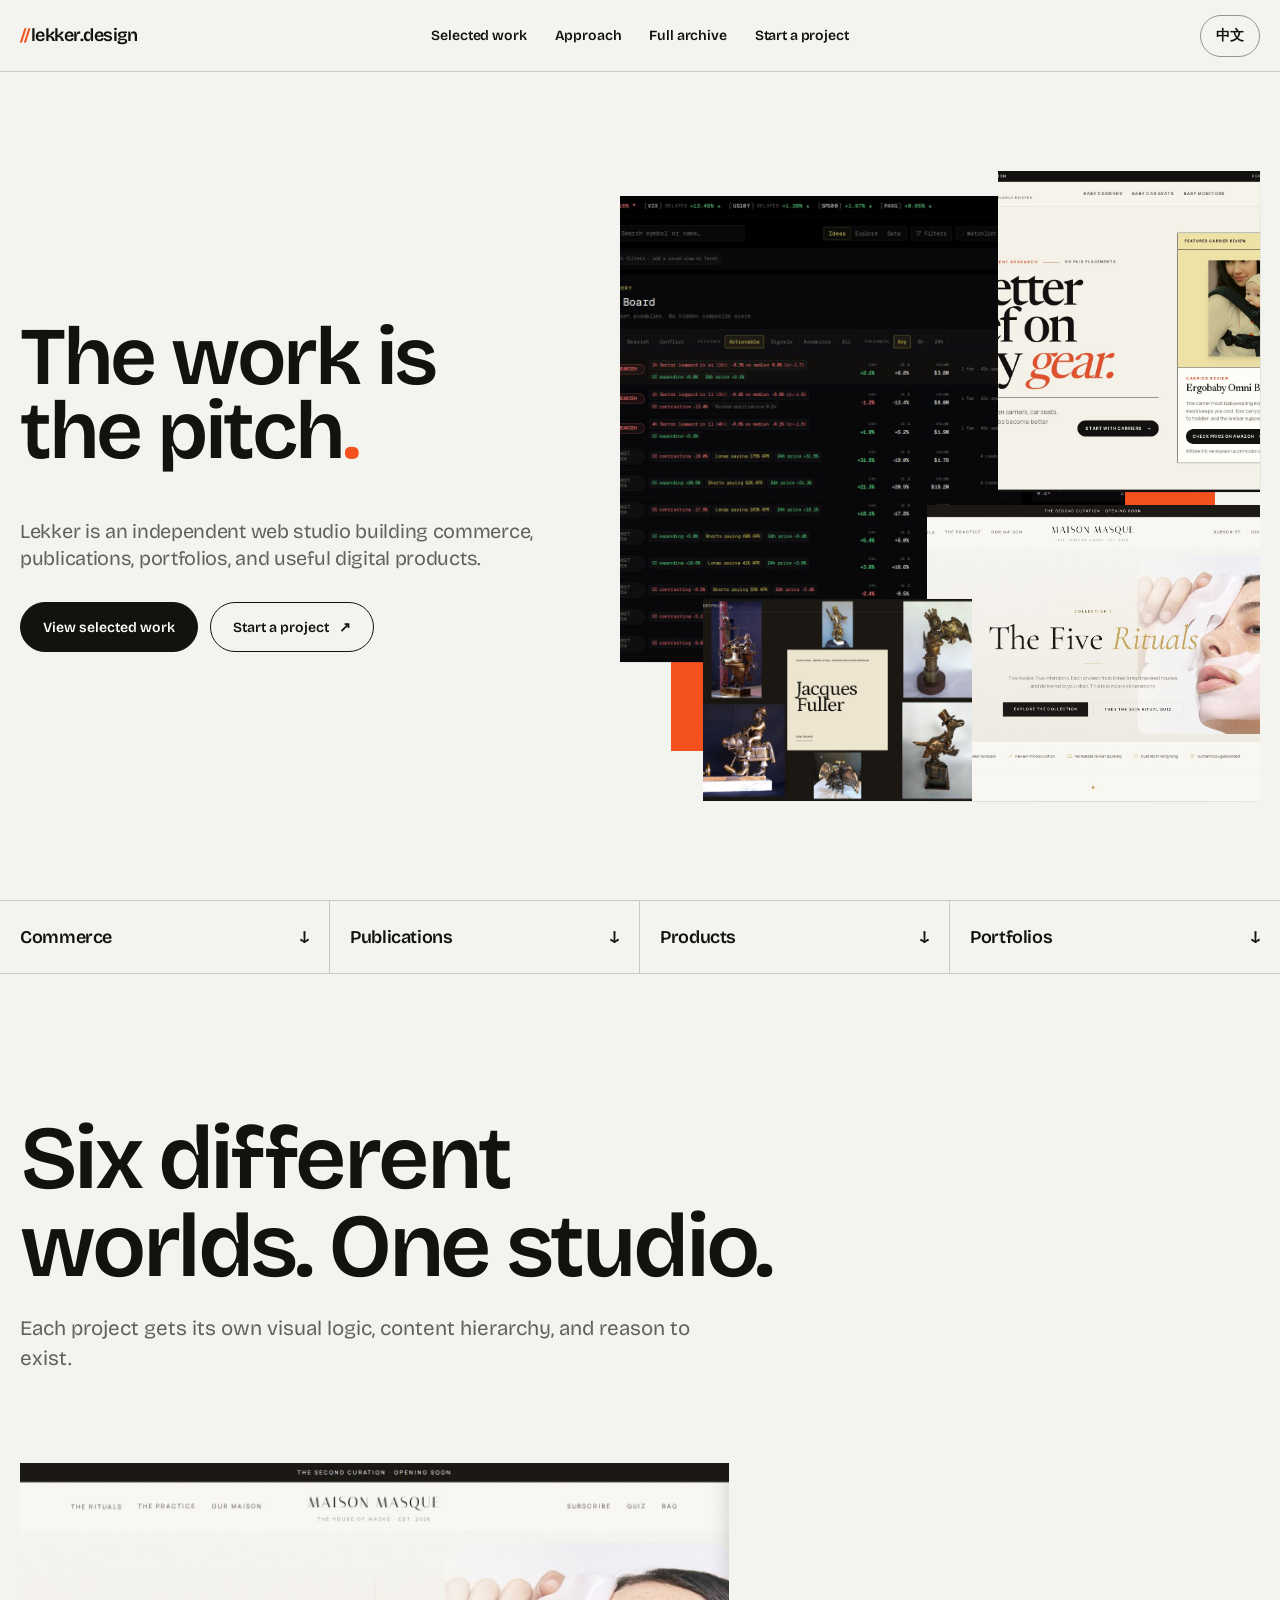
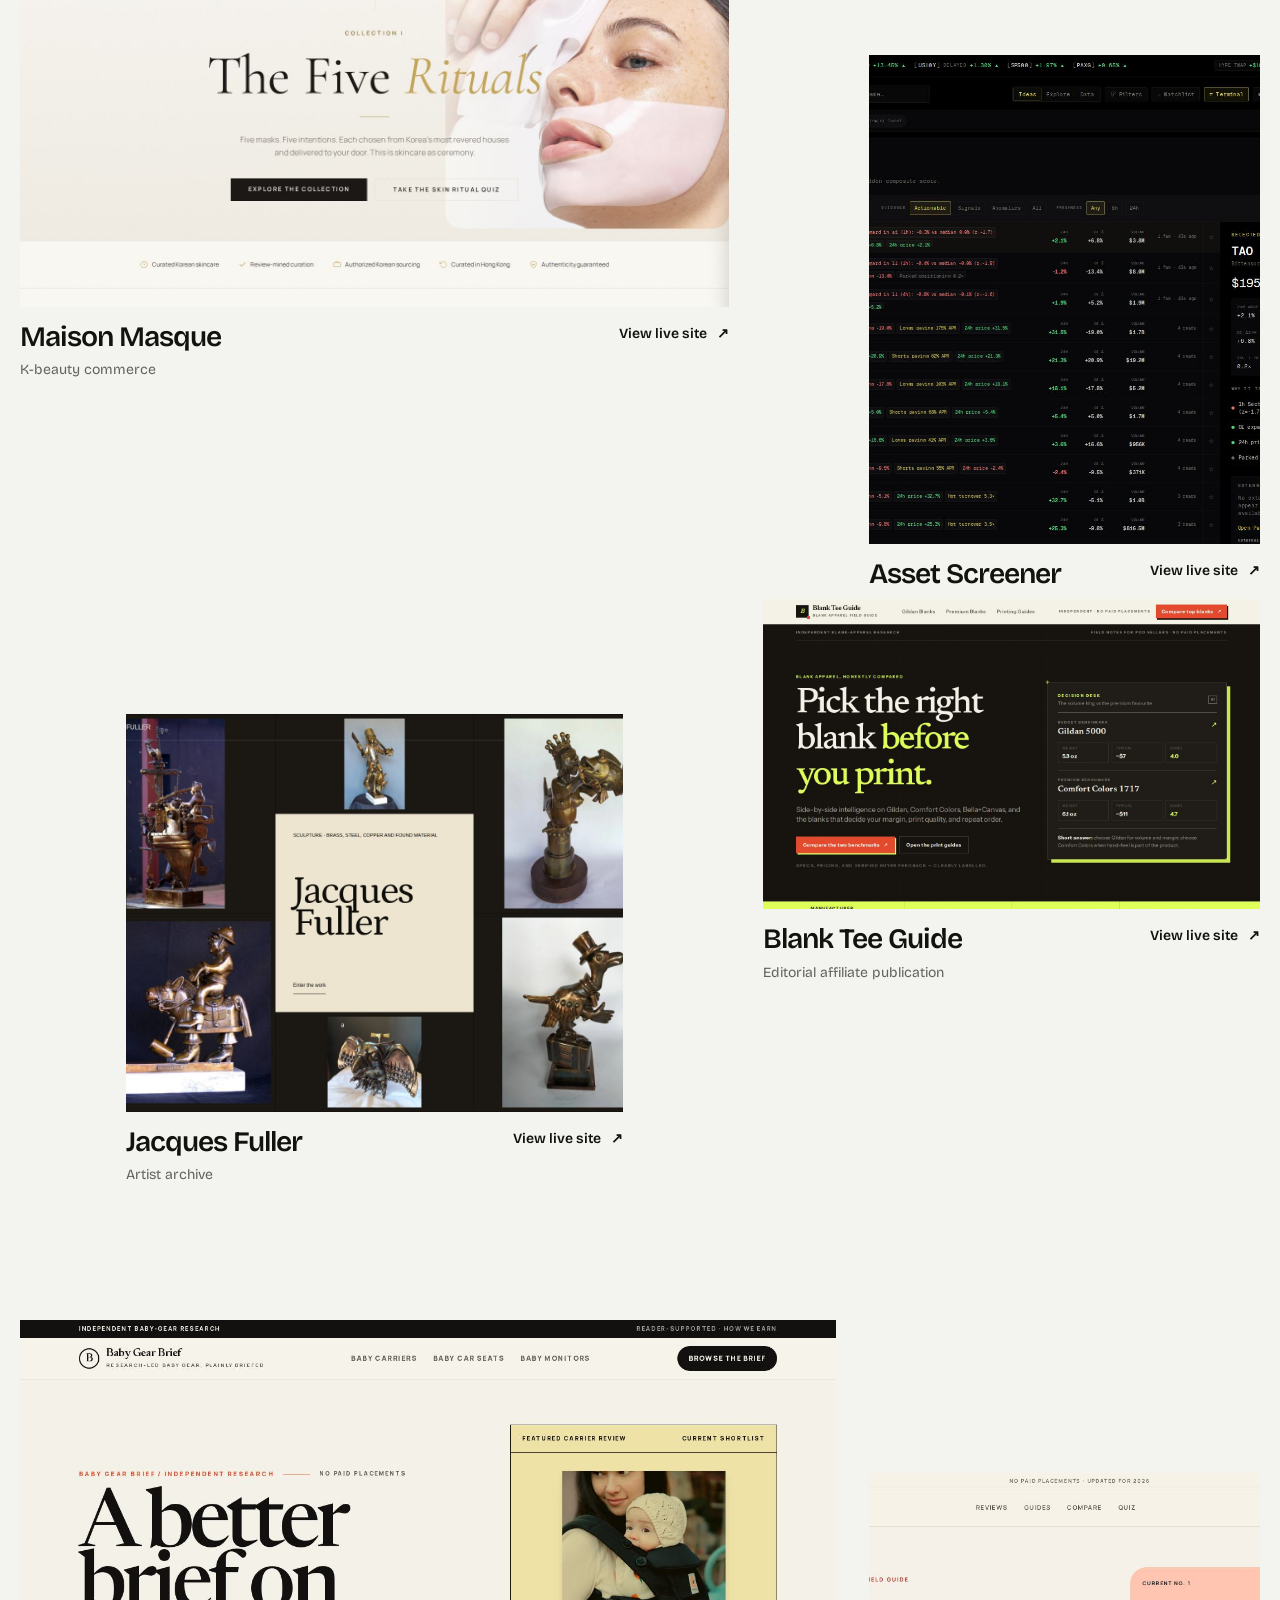
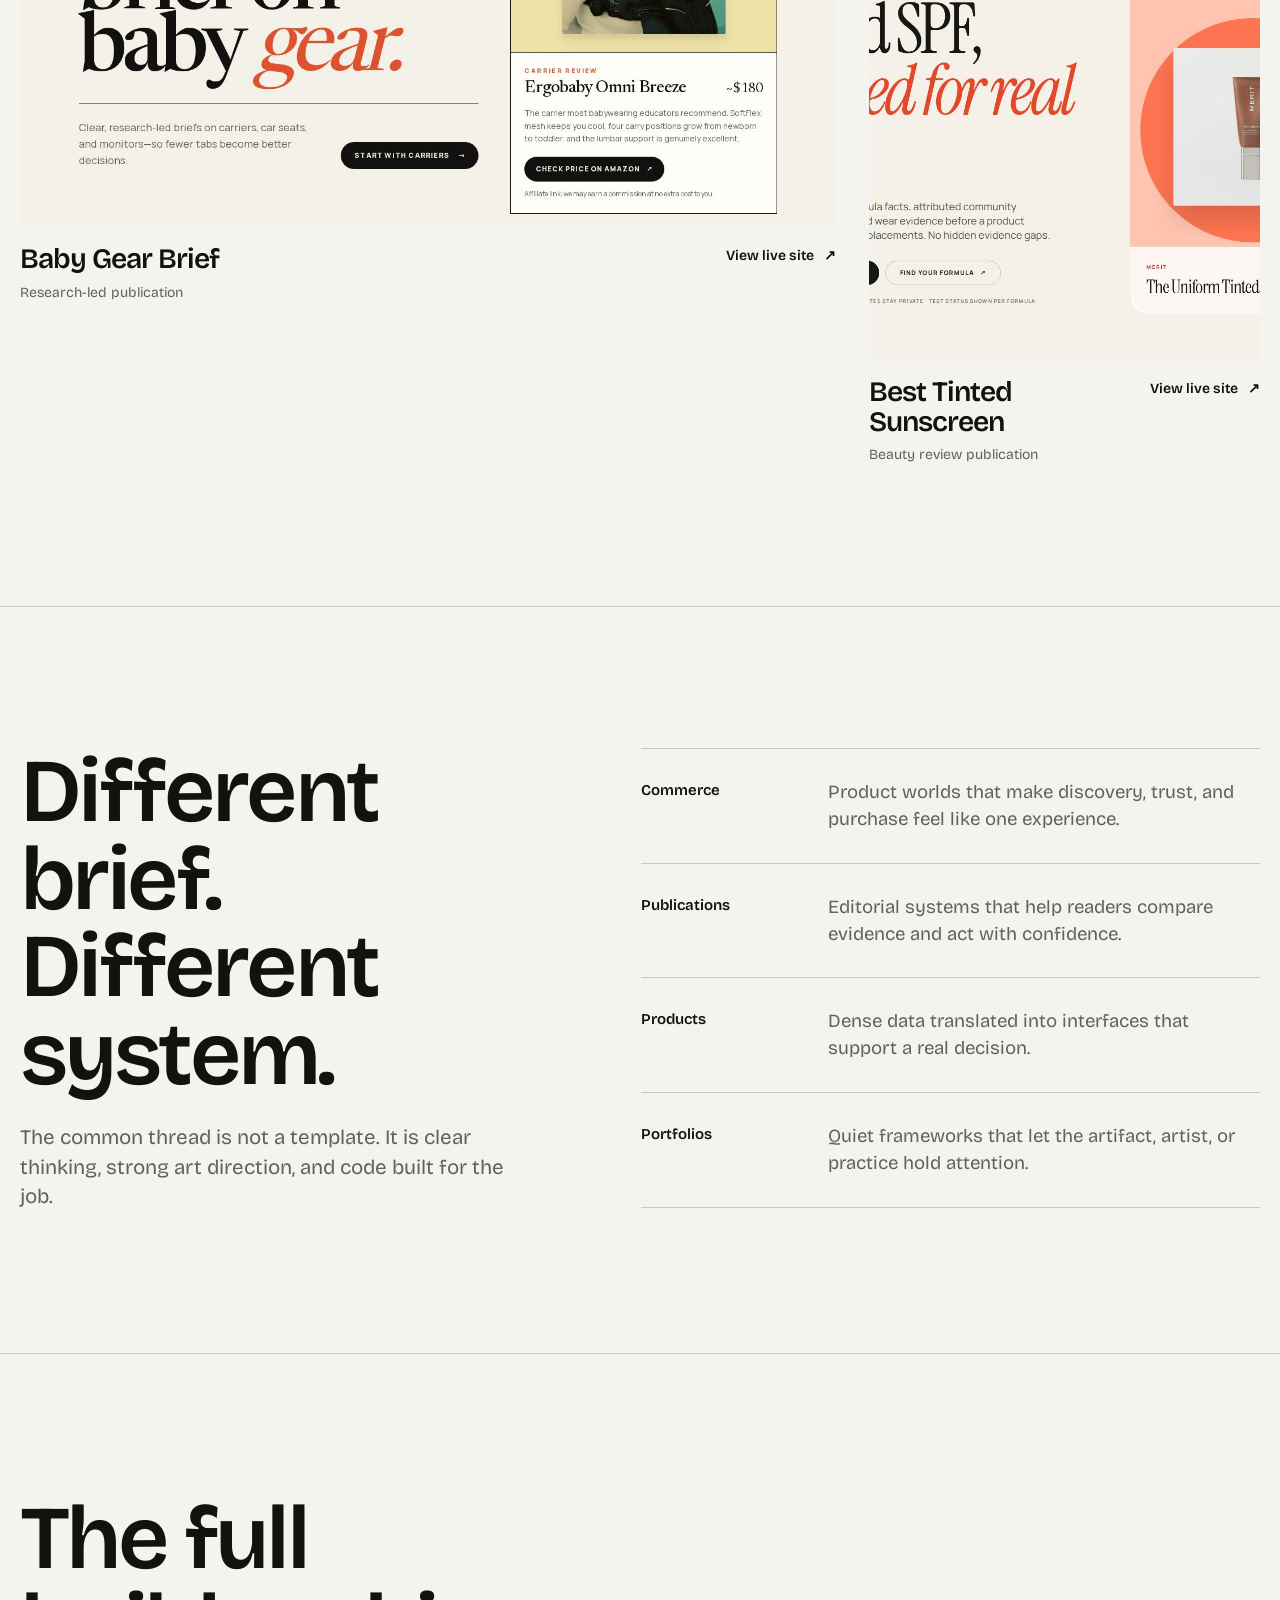
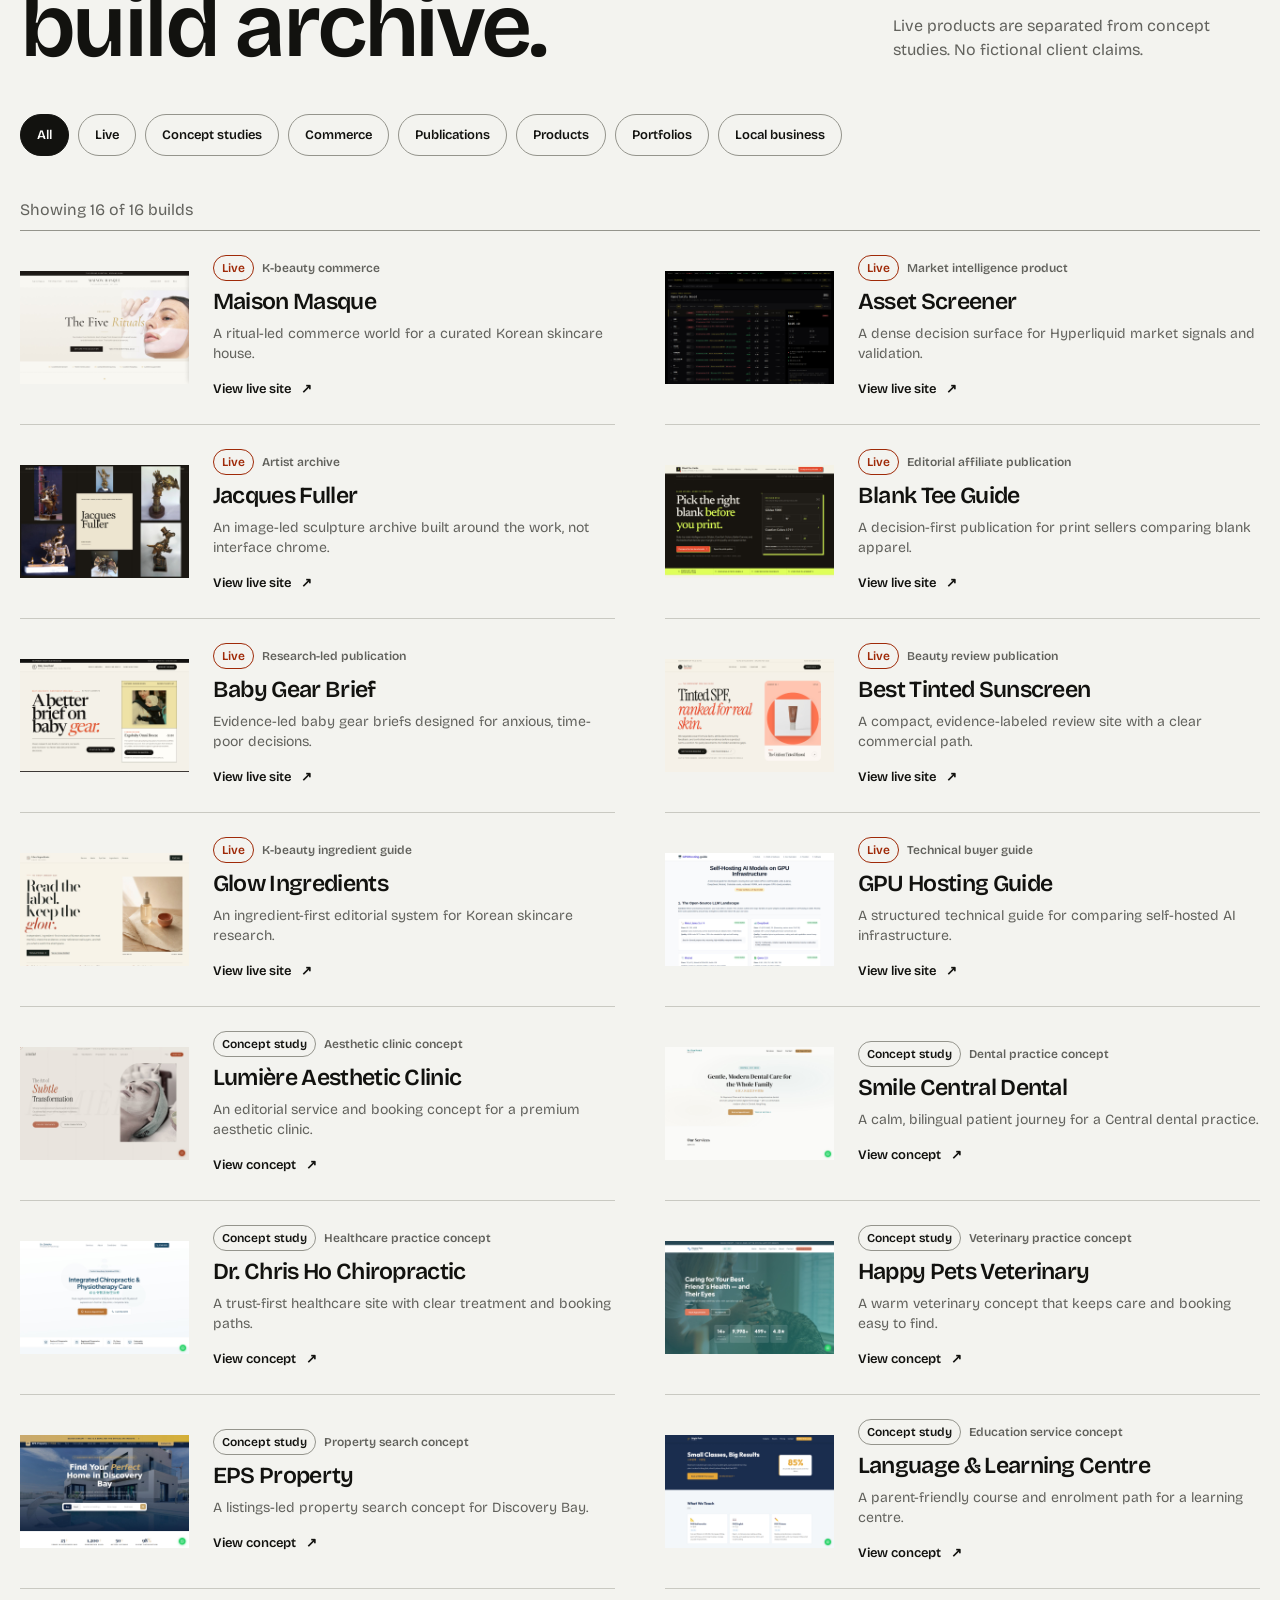
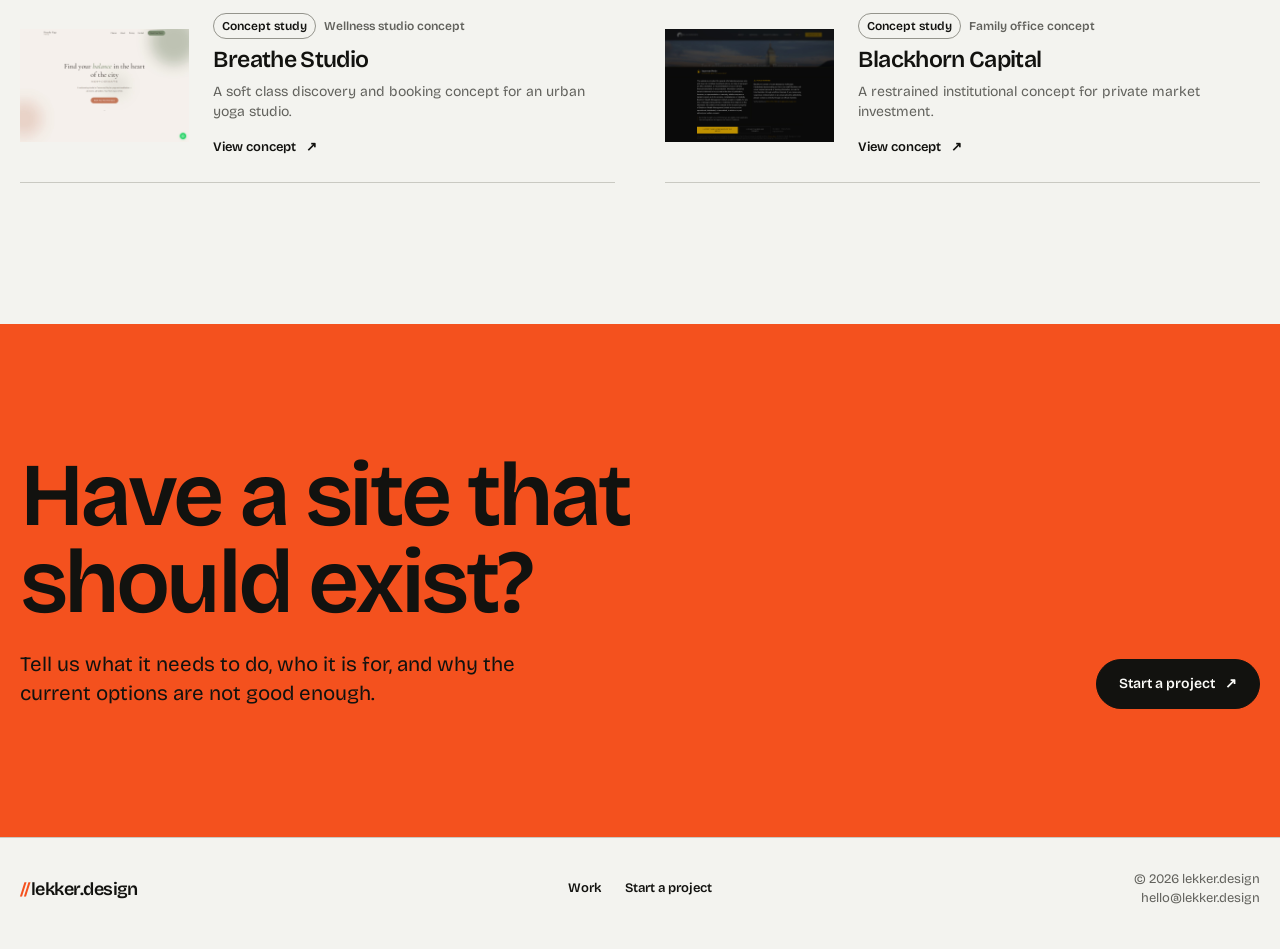
==== commit cb1f058f: "feat: publish Lekker homepage and portfolio" ====
--- a/Lekker.Design/portfolio.html
+++ b/Lekker.Design/portfolio.html
@@ -1,2127 +1,212 @@
 <!DOCTYPE html>
 <html lang="en">
 <head>
-  <meta charset="UTF-8">
-  <meta name="viewport" content="width=device-width, initial-scale=1.0">
-  <title>Our Work — lekker.design</title>
-  <meta name="description" content="Live demos and portfolio work from lekker.design. Web design for Hong Kong clinics, property agents, and service businesses.">
-
-  <!-- Open Graph -->
-  <meta property="og:title" content="Our Work — lekker.design">
-  <meta property="og:description" content="Live demos and portfolio work from lekker.design. Web design for Hong Kong clinics, property agents, and service businesses.">
+  <!--
+    THESIS: The work is the pitch. The page refuses the agency hero followed by claims and generic service cards.
+    OWN-WORLD: Cool paper, near-black type, vermilion punctuation, sharp media, pill controls, and one expressive sans family.
+    STORY: Visitors see real range first, distinguish live work from concepts, inspect the full archive, then start a project.
+    FIRST VIEWPORT: A left-set five-word thesis faces an asymmetric contact sheet made from four verified builds. Both actions remain visible.
+    FORM: An image-led studio viewing room shaped by the user's Refero reference, with monopo restraint and Awesomic utility.
+  -->
+  <meta charset="utf-8">
+  <meta name="viewport" content="width=device-width, initial-scale=1">
+  <title>Work | lekker.design</title>
+  <meta name="description" content="Web design, editorial publications, commerce, and digital products built by lekker.design. Explore live work and concept studies.">
+  <meta name="theme-color" content="#f3f3ef">
+  <link rel="canonical" href="https://lekker.design/portfolio">
+  <meta property="og:title" content="Work | lekker.design">
+  <meta property="og:description" content="A living archive of commerce, publications, digital products, portfolios, and concept studies.">
   <meta property="og:type" content="website">
   <meta property="og:url" content="https://lekker.design/portfolio">
+  <meta property="og:image" content="https://lekker.design/assets/projects/maison-masque.jpg">
+  <meta property="og:image:width" content="1440">
+  <meta property="og:image:height" content="960">
   <meta property="og:locale" content="en_HK">
   <meta property="og:locale:alternate" content="zh_HK">
-  <meta property="og:image" content="https://lekker.design/og-image.jpg">
-  <meta property="og:image:width" content="1200">
-  <meta property="og:image:height" content="630">
-  <link rel="canonical" href="https://lekker.design/portfolio">
-
-  <!-- Favicon: orange // on cream -->
-  <link rel="icon" href="data:image/svg+xml,<svg xmlns='http://www.w3.org/2000/svg' viewBox='0 0 32 32'><rect width='32' height='32' rx='2' fill='%23FFFDF0'/><text x='3' y='24' font-family='monospace' font-weight='bold' font-size='22' fill='%23FF5722'>//</text></svg>">
-
-  <!-- Fonts -->
-  <link rel="preconnect" href="https://fonts.googleapis.com">
-  <link rel="preconnect" href="https://fonts.gstatic.com" crossorigin>
-  <link href="https://fonts.googleapis.com/css2?family=Space+Mono:wght@400;700&family=Space+Grotesk:wght@400;500;600&display=swap" rel="stylesheet">
-
-  <!-- GSAP + ScrollTrigger -->
-  <script src="https://cdnjs.cloudflare.com/ajax/libs/gsap/3.12.5/gsap.min.js" defer></script>
-  <script src="https://cdnjs.cloudflare.com/ajax/libs/gsap/3.12.5/ScrollTrigger.min.js" defer></script>
-
-  <style>
-    /* ==========================================================
-       LEKKER.DESIGN — NEO BRUTALIST DESIGN SYSTEM
-       Shared base from index.html (self-contained duplicate)
-       ========================================================== */
-
-    .skip-link {
-      position: absolute;
-      top: -100%;
-      left: 0;
-      background: var(--accent);
-      color: var(--surface);
-      padding: 8px 16px;
-      font-family: var(--font-mono);
-      font-size: 0.875rem;
-      font-weight: 700;
-      text-decoration: none;
-      z-index: 9999;
-      border: 2px solid var(--text);
-    }
-    .skip-link:focus {
-      top: 0;
-    }
-
-    :focus-visible {
-      outline: 2px solid var(--accent);
-      outline-offset: 2px;
-    }
-
-    :root {
-      --bg:          #FFFDF0;
-      --surface:     #FFFFFF;
-      --text:        #1A1A1A;
-      --text-muted:  #666666;
-      --accent:      #FF5722;
-      --border:      #1A1A1A;
-      --dark:        #1A1A1A;
-      --dark-text:   #FFFDF0;
-      --code-bg:     #F5F5F0;
-
-      --shadow:      4px 4px 0px #1A1A1A;
-      --shadow-hover:6px 6px 0px #1A1A1A;
-      --shadow-sm:   3px 3px 0px #1A1A1A;
-      --shadow-lg:   6px 6px 0px #1A1A1A;
-
-      --font-mono:   'Space Mono', 'PingFang HK', 'Microsoft JhengHei', monospace;
-      --font-sans:   'Space Grotesk', 'PingFang HK', 'Microsoft JhengHei', sans-serif;
-
-      --nav-h:       64px;
-    }
-
-    /* ---- Reset ---- */
-    *, *::before, *::after { margin: 0; padding: 0; box-sizing: border-box; }
-    html { scroll-behavior: smooth; -webkit-text-size-adjust: 100%; }
-
-    body {
-      font-family: var(--font-sans);
-      font-size: 16px;
-      line-height: 1.6;
-      color: var(--text);
-      background: var(--bg);
-      -webkit-font-smoothing: antialiased;
-      overflow-x: hidden;
-    }
-
-    ::selection { background: var(--accent); color: var(--surface); }
-
-    a { color: inherit; text-decoration: none; }
-    img { max-width: 100%; display: block; }
-    ul { list-style: none; }
-
-    /* ---- Typography ---- */
-    h1, h2, h3, h4 {
-      font-family: var(--font-mono);
-      font-weight: 700;
-      line-height: 1.15;
-      letter-spacing: -0.02em;
-    }
-
-    h1 { font-size: clamp(2.5rem, 6vw, 5rem); }
-    h2 { font-size: clamp(1.8rem, 4vw, 3rem); }
-    h3 { font-size: clamp(1.1rem, 2.5vw, 1.5rem); }
-
-    .label {
-      font-family: var(--font-mono);
-      font-size: 0.75rem;
-      text-transform: uppercase;
-      letter-spacing: 0.08em;
-      color: var(--text-muted);
-    }
-
-    /* ---- Layout ---- */
-    .container {
-      width: 100%;
-      max-width: 1200px;
-      margin: 0 auto;
-      padding: 0 clamp(1rem, 4vw, 3rem);
-    }
-
-    section { padding: 6rem 0; }
-
-    .section-dark {
-      background: var(--dark);
-      color: var(--dark-text);
-    }
-
-    .section-marker {
-      font-family: var(--font-mono);
-      font-weight: 700;
-      color: var(--accent);
-    }
-
-    hr {
-      border: none;
-      height: 3px;
-      background: var(--border);
-      margin: 0;
-    }
-
-    /* ---- Brutalist Card ---- */
-    .card {
-      background: var(--surface);
-      border: 2px solid var(--border);
-      box-shadow: var(--shadow);
-      transition: transform 0.15s ease, box-shadow 0.15s ease;
-    }
-
-    .card:hover {
-      transform: translate(-2px, -2px);
-      box-shadow: var(--shadow-hover);
-    }
-
-    /* ---- Buttons ---- */
-    .btn {
-      display: inline-block;
-      font-family: var(--font-mono);
-      font-size: 0.8rem;
-      font-weight: 700;
-      text-transform: uppercase;
-      letter-spacing: 0.05em;
-      padding: 0.85rem 1.75rem;
-      border: 2px solid var(--border);
-      cursor: pointer;
-      transition: transform 0.15s ease, box-shadow 0.15s ease;
-      box-shadow: var(--shadow);
-      text-align: center;
-    }
-
-    .btn:hover {
-      transform: translate(-2px, -2px);
-      box-shadow: var(--shadow-hover);
-    }
-
-    .btn-primary {
-      background: var(--accent);
-      color: var(--text);
-    }
-
-    .btn-secondary {
-      background: var(--bg);
-      color: var(--text);
-    }
-
-    /* ---- Logo ---- */
-    .logo {
-      font-family: var(--font-mono);
-      font-weight: 700;
-      font-size: 1.1rem;
-      letter-spacing: -0.02em;
-      white-space: nowrap;
-    }
-
-    .slash {
-      color: var(--accent);
-      font-weight: 700;
-    }
-
-    /* ---- Tag Pill ---- */
-    .tag {
-      display: inline-block;
-      font-family: var(--font-mono);
-      font-size: 0.65rem;
-      font-weight: 700;
-      text-transform: uppercase;
-      letter-spacing: 0.05em;
-      padding: 0.3rem 0.65rem;
-      border: 2px solid var(--border);
-      background: var(--bg);
-      color: var(--text);
-    }
-
-    /* ---- Bilingual: hide inactive language ---- */
-    [data-zh] { display: none; }
-
-    body.zh [data-en] { display: none; }
-    body.zh [data-zh] { display: inline; }
-    body.zh span[data-zh],
-    body.zh p[data-zh],
-    body.zh h1 [data-zh],
-    body.zh h2 [data-zh],
-    body.zh h3 [data-zh],
-    body.zh div[data-zh],
-    body.zh label[data-zh],
-    body.zh a[data-zh],
-    body.zh small[data-zh],
-    body.zh li[data-zh] { display: inline; }
-
-    p[data-en], p[data-zh],
-    div[data-en], div[data-zh],
-    label[data-en], label[data-zh],
-    li[data-en], li[data-zh] { display: block; }
-
-    body.zh p[data-en],
-    body.zh div[data-en],
-    body.zh label[data-en],
-    body.zh li[data-en] { display: none; }
-
-    body.zh p[data-zh],
-    body.zh div[data-zh],
-    body.zh label[data-zh],
-    body.zh li[data-zh] { display: block; }
-
-    /* ================================================================
-       NAV (shared with index.html)
-       ================================================================ */
-    nav {
-      position: fixed;
-      top: 0; left: 0; right: 0;
-      z-index: 1000;
-      background: var(--bg);
-      border-bottom: 3px solid var(--border);
-      height: var(--nav-h);
-    }
-
-    nav .container {
-      display: flex;
-      align-items: center;
-      justify-content: space-between;
-      height: 100%;
-    }
-
-    .nav-links {
-      display: flex;
-      align-items: center;
-      gap: 1.75rem;
-    }
-
-    .nav-links a {
-      font-family: var(--font-mono);
-      font-size: 0.8rem;
-      font-weight: 700;
-      letter-spacing: 0.02em;
-      color: var(--text);
-      transition: color 0.15s;
-    }
-
-    .nav-links a:hover { color: var(--accent); }
-    .nav-links a.nav-active { color: var(--accent); }
-
-    .mobile-menu .nav-active,
-    .mobile-menu a.nav-active {
-      color: var(--accent);
-    }
-
-    .lang-toggle {
-      font-family: var(--font-mono);
-      font-size: 0.8rem;
-      font-weight: 700;
-      background: none;
-      border: 2px solid var(--border);
-      padding: 0.35rem 0.75rem;
-      cursor: pointer;
-      color: var(--text);
-      transition: all 0.15s;
-    }
-
-    .lang-toggle .lang-en { color: var(--accent); }
-    .lang-toggle .lang-zh { color: var(--text-muted); }
-
-    body.zh .lang-toggle .lang-en { color: var(--text-muted); }
-    body.zh .lang-toggle .lang-zh { color: var(--accent); }
-
-    .nav-cta {
-      font-size: 0.75rem !important;
-      padding: 0.5rem 1rem;
-      background: var(--accent);
-      color: var(--text) !important;
-      border: 2px solid var(--border);
-      box-shadow: var(--shadow-sm);
-      transition: transform 0.15s, box-shadow 0.15s;
-    }
-
-    .nav-cta:hover {
-      transform: translate(-2px, -2px);
-      box-shadow: var(--shadow);
-    }
-
-    .hamburger {
-      display: none;
-      background: none;
-      border: none;
-      cursor: pointer;
-      padding: 8px;
-    }
-
-    .hamburger svg { display: block; }
-
-    .mobile-menu {
-      display: none;
-      position: fixed;
-      top: var(--nav-h);
-      left: 0; right: 0;
-      background: var(--bg);
-      border-bottom: 3px solid var(--border);
-      z-index: 999;
-      padding: 0;
-    }
-
-    .mobile-menu.open { display: block; }
-
-    .mobile-menu a,
-    .mobile-menu button {
-      display: block;
-      width: 100%;
-      text-align: left;
-      font-family: var(--font-mono);
-      font-size: 1rem;
-      font-weight: 700;
-      padding: 1rem 1.5rem;
-      border: none;
-      border-bottom: 2px solid var(--border);
-      background: var(--bg);
-      color: var(--text);
-      cursor: pointer;
-      min-height: 52px;
-    }
-
-    .mobile-menu a:hover,
-    .mobile-menu button:hover { background: var(--accent); }
-
-    .mobile-menu .nav-cta-mobile {
-      background: var(--accent);
-      color: var(--text);
-    }
-
-    /* ================================================================
-       PORTFOLIO HERO
-       ================================================================ */
-    .port-hero {
-      padding-top: calc(var(--nav-h) + 4rem);
-      padding-bottom: 3rem;
-    }
-
-    .port-hero h1 {
-      margin: 0.75rem 0 1rem;
-    }
-
-    .port-hero .desc {
-      font-size: 1.05rem;
-      color: var(--text-muted);
-      max-width: 600px;
-      margin-bottom: 2rem;
-    }
-
-    /* ---- Filter Pills ---- */
-    .filters {
-      display: flex;
-      flex-wrap: wrap;
-      gap: 0.5rem;
-    }
-
-    .filter-pill {
-      font-family: var(--font-mono);
-      font-size: 0.7rem;
-      font-weight: 700;
-      text-transform: uppercase;
-      letter-spacing: 0.05em;
-      padding: 0.45rem 1rem;
-      border: 2px solid var(--border);
-      background: var(--bg);
-      color: var(--text);
-      cursor: pointer;
-      transition: all 0.15s;
-      min-height: 36px;
-    }
-
-    .filter-pill:hover {
-      background: var(--bg);
-    }
-
-    .filter-pill.active {
-      background: var(--accent);
-      color: var(--text);
-    }
-
-    /* ================================================================
-       PROJECT SECTIONS
-       ================================================================ */
-    #projectsContainer {
-      padding-bottom: 2rem;
-    }
-
-    /* ---- Featured Project ---- */
-    .project-featured {
-      padding: 4rem 0;
-      border-bottom: 3px solid var(--border);
-    }
-
-    .project-featured:first-child {
-      border-top: 3px solid var(--border);
-    }
-
-    .pf-header {
-      display: flex;
-      justify-content: space-between;
-      align-items: flex-start;
-      margin-bottom: 0.75rem;
-      flex-wrap: wrap;
-      gap: 0.5rem;
-    }
-
-    .pf-number {
-      font-family: var(--font-mono);
-      font-size: 1rem;
-      font-weight: 700;
-      color: var(--accent);
-    }
-
-    .pf-meta {
-      display: flex;
-      gap: 0.75rem;
-      align-items: center;
-    }
-
-    .pf-category {
-      font-family: var(--font-mono);
-      font-size: 0.65rem;
-      font-weight: 700;
-      text-transform: uppercase;
-      letter-spacing: 0.05em;
-      padding: 0.25rem 0.6rem;
-      border: 2px solid var(--border);
-      background: var(--surface);
-    }
-
-    .pf-year {
-      font-family: var(--font-mono);
-      font-size: 0.75rem;
-      color: var(--text-muted);
-    }
-
-    .pf-title {
-      font-size: clamp(1.5rem, 3.5vw, 2.25rem);
-      margin-bottom: 0.25rem;
-    }
-
-    .pf-title-zh {
-      font-family: var(--font-sans);
-      font-size: 1.1rem;
-      color: var(--text-muted);
-      margin-bottom: 0.25rem;
-    }
-
-    .pf-subtitle {
-      font-family: var(--font-mono);
-      font-size: 0.8rem;
-      color: var(--text-muted);
-      margin-bottom: 2rem;
-    }
-
-    /* ---- Iframe Wrapper ---- */
-    .iframe-wrapper {
-      margin-bottom: 2rem;
-    }
-
-    .iframe-container {
-      width: 100%;
-      border: 3px solid var(--border);
-      box-shadow: var(--shadow-lg);
-      background: var(--code-bg);
-      position: relative;
-      overflow: hidden;
-      transition: height 0.3s ease;
-    }
-
-    .iframe-container iframe {
-      width: 100%;
-      height: 600px;
-      border: none;
-      display: block;
-      background: #fff;
-    }
-
-    .iframe-container.mobile-view {
-      max-width: 405px;
-      margin: 0 auto;
-      border-radius: 2px;
-      border: 6px solid var(--border);
-      box-shadow: var(--shadow-lg);
-      padding-top: 24px;
-      padding-bottom: 24px;
-      background: var(--dark);
-    }
-
-    .iframe-container.mobile-view iframe {
-      height: 667px;
-      border-radius: 0;
-    }
-
-    /* Iframe error fallback */
-    .iframe-fallback {
-      display: flex;
-      flex-direction: column;
-      align-items: center;
-      justify-content: center;
-      height: 300px;
-      background: var(--code-bg);
-      text-align: center;
-      padding: 2rem;
-    }
-
-    .iframe-fallback-text {
-      font-family: var(--font-mono);
-      font-size: 0.85rem;
-      color: var(--text-muted);
-      margin-bottom: 1rem;
-    }
-
-    .iframe-fallback a {
-      font-family: var(--font-mono);
-      font-size: 0.8rem;
-      font-weight: 700;
-      color: var(--accent);
-    }
-
-    .iframe-loading {
-      position: absolute;
-      top: 0; left: 0; right: 0; bottom: 0;
-      display: flex;
-      align-items: center;
-      justify-content: center;
-      background: var(--code-bg);
-      z-index: 2;
-      pointer-events: none;
-      transition: opacity 0.3s;
-    }
-
-    .iframe-loading.loaded {
-      opacity: 0;
-    }
-
-    .loading-text {
-      font-family: var(--font-mono);
-      font-size: 0.85rem;
-      color: var(--accent);
-      animation: loadingPulse 1.5s ease-in-out infinite;
-    }
-
-    @keyframes loadingPulse {
-      0%, 100% { opacity: 1; }
-      50% { opacity: 0.4; }
-    }
-
-    .iframe-controls {
-      display: flex;
-      align-items: center;
-      gap: 0.5rem;
-      padding: 0.75rem 0;
-      flex-wrap: wrap;
-    }
-
-    .device-btn {
-      font-family: var(--font-mono);
-      font-size: 0.7rem;
-      font-weight: 700;
-      text-transform: uppercase;
-      letter-spacing: 0.05em;
-      padding: 0.4rem 0.85rem;
-      border: 2px solid var(--border);
-      background: var(--bg);
-      color: var(--text);
-      cursor: pointer;
-      transition: all 0.15s;
-    }
-
-    .device-btn.active {
-      background: var(--text);
-      color: var(--bg);
-    }
-
-    .device-btn:hover:not(.active) {
-      background: var(--bg);
-    }
-
-    .view-full {
-      margin-left: auto;
-      font-family: var(--font-mono);
-      font-size: 0.7rem;
-      font-weight: 700;
-      text-transform: uppercase;
-      letter-spacing: 0.05em;
-      color: var(--accent);
-      transition: opacity 0.15s;
-    }
-
-    .view-full:hover { opacity: 0.7; }
-
-    /* ---- Project Description & Tags ---- */
-    .pf-desc {
-      font-size: 0.95rem;
-      color: var(--text-muted);
-      max-width: 700px;
-      line-height: 1.7;
-      margin-bottom: 1.25rem;
-    }
-
-    .pf-tags {
-      display: flex;
-      flex-wrap: wrap;
-      gap: 0.5rem;
-    }
-
-    /* ---- Before/After Slider (clip-path based) ---- */
-    .ba-section {
-      margin: 2rem 0;
-    }
-
-    .ba-section-label {
-      font-family: var(--font-mono);
-      font-size: 0.75rem;
-      font-weight: 700;
-      text-transform: uppercase;
-      letter-spacing: 0.08em;
-      color: var(--text-muted);
-      margin-bottom: 1rem;
-    }
-
-    .ba-slider {
-      position: relative;
-      width: 100%;
-      max-height: 400px;
-      border: 3px solid var(--border);
-      box-shadow: var(--shadow);
-      overflow: hidden;
-      cursor: ew-resize;
-      user-select: none;
-      -webkit-user-select: none;
-    }
-
-    .ba-before {
-      position: relative;
-      width: 100%;
-    }
-
-    .ba-before img {
-      display: block;
-      width: 100%;
-      height: auto;
-      max-height: 400px;
-      object-fit: cover;
-    }
-
-    .ba-after {
-      position: absolute;
-      top: 0; left: 0;
-      width: 100%;
-      height: 100%;
-      clip-path: inset(0 0 0 50%);
-    }
-
-    .ba-after img {
-      display: block;
-      width: 100%;
-      height: 100%;
-      object-fit: cover;
-    }
-
-    .ba-handle {
-      position: absolute;
-      top: 0;
-      left: 50%;
-      width: 3px;
-      height: 100%;
-      background: var(--accent);
-      cursor: ew-resize;
-      z-index: 5;
-      transform: translateX(-50%);
-    }
-
-    .ba-handle-grip {
-      position: absolute;
-      top: 50%;
-      left: 50%;
-      transform: translate(-50%, -50%);
-      width: 40px;
-      height: 40px;
-      background: var(--accent);
-      border: 3px solid var(--border);
-      box-shadow: var(--shadow-sm);
-      display: flex;
-      align-items: center;
-      justify-content: center;
-      font-family: var(--font-mono);
-      font-size: 0.85rem;
-      font-weight: 700;
-      color: var(--text);
-      z-index: 6;
-    }
-
-    .ba-label-tag {
-      position: absolute;
-      top: 1rem;
-      font-family: var(--font-mono);
-      font-size: 0.65rem;
-      font-weight: 700;
-      text-transform: uppercase;
-      letter-spacing: 0.08em;
-      padding: 0.3rem 0.6rem;
-      z-index: 4;
-    }
-
-    .ba-label-before {
-      left: 1rem;
-      background: var(--dark);
-      color: var(--dark-text);
-    }
-
-    .ba-label-after {
-      right: 1rem;
-      background: var(--accent);
-      color: var(--text);
-    }
-
-    /* ---- Compact (Non-Featured) Project Card ---- */
-    .project-compact {
-      display: grid;
-      grid-template-columns: 340px 1fr;
-      border: 2px solid var(--border);
-      box-shadow: var(--shadow);
-      background: var(--surface);
-      margin-bottom: 1.5rem;
-      transition: transform 0.15s, box-shadow 0.15s;
-    }
-
-    .project-compact:hover {
-      transform: translate(-2px, -2px);
-      box-shadow: var(--shadow-hover);
-    }
-
-    .pc-thumb {
-      position: relative;
-      overflow: hidden;
-      cursor: pointer;
-      border-right: 2px solid var(--border);
-    }
-
-    .pc-thumb img {
-      width: 100%;
-      height: 100%;
-      object-fit: cover;
-      transition: transform 0.3s;
-    }
-
-    .pc-thumb:hover img {
-      transform: scale(1.03);
-    }
-
-    .pc-thumb-overlay {
-      position: absolute;
-      top: 0; left: 0; right: 0; bottom: 0;
-      display: flex;
-      align-items: center;
-      justify-content: center;
-      background: rgba(26, 26, 26, 0);
-      transition: background 0.2s;
-    }
-
-    .pc-thumb:hover .pc-thumb-overlay {
-      background: rgba(26, 26, 26, 0.6);
-    }
-
-    .pc-thumb-label {
-      font-family: var(--font-mono);
-      font-size: 0.75rem;
-      font-weight: 700;
-      text-transform: uppercase;
-      letter-spacing: 0.05em;
-      color: var(--dark-text);
-      padding: 0.5rem 1rem;
-      border: 2px solid var(--dark-text);
-      opacity: 0;
-      transform: translateY(8px);
-      transition: all 0.2s;
-    }
-
-    .pc-thumb:hover .pc-thumb-label {
-      opacity: 1;
-      transform: translateY(0);
-    }
-
-    .pc-body {
-      padding: 2rem;
-      display: flex;
-      flex-direction: column;
-    }
-
-    .pc-header {
-      display: flex;
-      justify-content: space-between;
-      align-items: flex-start;
-      margin-bottom: 0.5rem;
-      flex-wrap: wrap;
-      gap: 0.5rem;
-    }
-
-    .pc-number {
-      font-family: var(--font-mono);
-      font-size: 0.85rem;
-      font-weight: 700;
-      color: var(--accent);
-    }
-
-    .pc-title {
-      font-size: 1.25rem;
-      margin-bottom: 0.2rem;
-    }
-
-    .pc-title-zh {
-      font-family: var(--font-sans);
-      font-size: 0.9rem;
-      color: var(--text-muted);
-      margin-bottom: 0.2rem;
-    }
-
-    .pc-subtitle {
-      font-family: var(--font-mono);
-      font-size: 0.75rem;
-      color: var(--text-muted);
-      margin-bottom: 1rem;
-    }
-
-    .pc-desc {
-      font-size: 0.9rem;
-      color: var(--text-muted);
-      line-height: 1.6;
-      margin-bottom: 1rem;
-      flex: 1;
-    }
-
-    .pc-tags {
-      display: flex;
-      flex-wrap: wrap;
-      gap: 0.4rem;
-      margin-bottom: 1rem;
-    }
-
-    .pc-actions {
-      display: flex;
-      gap: 0.75rem;
-      align-items: center;
-      flex-wrap: wrap;
-    }
-
-    .pc-expand-btn {
-      font-family: var(--font-mono);
-      font-size: 0.7rem;
-      font-weight: 700;
-      text-transform: uppercase;
-      letter-spacing: 0.05em;
-      padding: 0.5rem 1rem;
-      border: 2px solid var(--border);
-      background: var(--bg);
-      color: var(--text);
-      cursor: pointer;
-      transition: all 0.15s;
-    }
-
-    .pc-expand-btn:hover {
-      background: var(--accent);
-    }
-
-    .pc-view-link {
-      font-family: var(--font-mono);
-      font-size: 0.7rem;
-      font-weight: 700;
-      text-transform: uppercase;
-      letter-spacing: 0.05em;
-      color: var(--accent);
-    }
-
-    .pc-view-link:hover { opacity: 0.7; }
-
-    /* Expanded iframe in compact card */
-    .pc-iframe-expand {
-      grid-column: 1 / -1;
-      border-top: 2px solid var(--border);
-      overflow: hidden;
-      max-height: 0;
-      transition: max-height 0.4s ease;
-    }
-
-    .pc-iframe-expand.open {
-      max-height: 750px;
-    }
-
-    .pc-iframe-expand .iframe-wrapper {
-      padding: 1.5rem;
-      margin-bottom: 0;
-    }
-
-    .pc-iframe-expand .iframe-container {
-      box-shadow: none;
-    }
-
-    /* ================================================================
-       CTA SECTION
-       ================================================================ */
-    .cta-section {
-      text-align: center;
-      padding: 6rem 0;
-    }
-
-    .cta-section h2 {
-      margin-bottom: 1.5rem;
-    }
-
-    .cta-section .desc {
-      font-size: 1rem;
-      color: var(--text-muted);
-      max-width: 500px;
-      margin: 0 auto 2rem;
-    }
-
-    .cta-buttons {
-      display: flex;
-      gap: 1rem;
-      justify-content: center;
-      flex-wrap: wrap;
-    }
-
-    /* ================================================================
-       FOOTER (shared with index.html)
-       ================================================================ */
-    footer {
-      background: var(--dark);
-      color: var(--dark-text);
-      padding: 3rem 0 0;
-    }
-
-    .footer-grid {
-      display: grid;
-      grid-template-columns: 1fr 1fr 1fr;
-      gap: 2rem;
-      padding-bottom: 2rem;
-    }
-
-    .footer-grid .logo .slash { color: var(--accent); }
-
-    .footer-links {
-      display: flex;
-      flex-direction: column;
-      gap: 0.5rem;
-    }
-
-    .footer-links a {
-      font-family: var(--font-mono);
-      font-size: 0.8rem;
-      color: var(--dark-text);
-      opacity: 0.7;
-      transition: opacity 0.15s;
-    }
-
-    .footer-links a:hover { opacity: 1; }
-
-    .footer-info { text-align: right; }
-
-    .footer-info p {
-      font-family: var(--font-mono);
-      font-size: 0.8rem;
-      opacity: 0.7;
-      margin-bottom: 0.25rem;
-    }
-
-    .footer-bottom {
-      border-top: 1px solid rgba(255, 253, 240, 0.15);
-      padding: 1rem 0;
-      display: flex;
-      justify-content: space-between;
-      align-items: center;
-    }
-
-    .footer-bottom p {
-      font-family: var(--font-mono);
-      font-size: 0.7rem;
-      color: var(--text-muted);
-    }
-
-    /* ================================================================
-       WHATSAPP FLOATING BUTTON (shared)
-       ================================================================ */
-    .whatsapp-float {
-      position: fixed;
-      bottom: 1.5rem;
-      right: 1.5rem;
-      z-index: 900;
-      width: 56px;
-      height: 56px;
-      background: var(--accent);
-      border: 2px solid var(--border);
-      box-shadow: var(--shadow);
-      border-radius: 50%;
-      display: flex;
-      align-items: center;
-      justify-content: center;
-      cursor: pointer;
-      transition: transform 0.15s, box-shadow 0.15s;
-    }
-
-    .whatsapp-float:hover {
-      transform: translate(-2px, -2px);
-      box-shadow: var(--shadow-hover);
-    }
-
-    .whatsapp-float svg {
-      width: 28px;
-      height: 28px;
-      fill: #fff;
-    }
-
-    /* ================================================================
-       RESPONSIVE
-       ================================================================ */
-    @media (max-width: 1024px) {
-      .project-compact {
-        grid-template-columns: 280px 1fr;
-      }
-
-      .iframe-container iframe {
-        height: 500px;
-      }
-    }
-
-    @media (max-width: 768px) {
-      .nav-links { display: none; }
-      .hamburger { display: block; }
-
-      .project-compact {
-        grid-template-columns: 1fr;
-      }
-
-      .pc-thumb {
-        border-right: none;
-        border-bottom: 2px solid var(--border);
-        max-height: 220px;
-      }
-
-      .iframe-container iframe {
-        height: 400px;
-      }
-
-      .iframe-container.mobile-view iframe {
-        height: 550px;
-      }
-
-      .card,
-      .project-compact {
-        box-shadow: var(--shadow-sm);
-      }
-
-      .card:hover,
-      .project-compact:hover {
-        box-shadow: var(--shadow);
-      }
-
-      .footer-grid {
-        grid-template-columns: 1fr;
-        gap: 1.5rem;
-      }
-
-      .footer-info { text-align: left; }
-
-      .footer-bottom {
-        flex-direction: column;
-        gap: 0.5rem;
-        text-align: center;
-      }
-
-      .whatsapp-float {
-        bottom: 1rem;
-        right: 1rem;
-      }
-
-      .cta-buttons {
-        flex-direction: column;
-        align-items: center;
-      }
-    }
-
-    @media (max-width: 480px) {
-      section { padding: 4rem 0; }
-
-      .project-featured { padding: 3rem 0; }
-
-      .filters {
-        gap: 0.35rem;
-      }
-
-      .filter-pill {
-        font-size: 0.6rem;
-        padding: 0.35rem 0.7rem;
-      }
-    }
-
-    /* ================================================================
-       GSAP ANIMATION SUPPORT
-       ================================================================ */
-
-    /* Brutalist active state — tactile push */
-    .btn:active,
-    .nav-cta:active {
-      transform: translate(0, 0) !important;
-      box-shadow: 2px 2px 0px #1A1A1A !important;
-    }
-
-    .card:active,
-    .project-compact:active,
-    .filter-pill:active {
-      transform: translate(0, 0) !important;
-      box-shadow: 2px 2px 0px #1A1A1A !important;
-    }
-
-    /* Nav link hover flash */
-    @keyframes nav-flash {
-      0% { background-color: rgba(255, 87, 34, 0.25); }
-      100% { background-color: transparent; }
-    }
-
-    .nav-links > a:not(.nav-cta):hover {
-      animation: nav-flash 0.2s ease;
-    }
-
-    /* Reduced motion */
-    @media (prefers-reduced-motion: reduce) {
-      *, *::before, *::after {
-        animation-duration: 0.01ms !important;
-        transition-duration: 0.01ms !important;
-      }
-    }
-  </style>
+  <link rel="icon" href="data:image/svg+xml,%3Csvg xmlns='http://www.w3.org/2000/svg' viewBox='0 0 64 64'%3E%3Crect width='64' height='64' rx='32' fill='%2312120f'/%3E%3Ctext x='12' y='43' font-family='Arial,sans-serif' font-size='30' font-weight='700' fill='%23f4511e'%3E//%3C/text%3E%3C/svg%3E">
+  <link rel="preload" href="assets/fonts/bricolage-grotesque-600.ttf" as="font" type="font/ttf" crossorigin>
+  <link rel="preload" href="assets/projects/asset-screener.jpg" as="image" type="image/jpeg">
+  <link rel="stylesheet" href="portfolio.css?v=20260731c">
+  <script src="portfolio.js?v=20260731c" defer></script>
 </head>
-<body>
-<a href="#main-content" class="skip-link">Skip to main content</a>
-
-  <!-- ============================================================
-       NAV
-       ============================================================ -->
-  <nav>
-    <div class="container">
-      <a href="/" class="logo">
-        <span class="slash">//</span> lekker<span class="slash">/</span>design
+<body data-lang="en">
+  <a class="skip-link" href="#main">
+    <span data-en>Skip to work</span><span data-zh>跳到作品</span>
+  </a>
+
+  <header class="site-header">
+    <nav class="site-nav" aria-label="Primary navigation" data-aria-en="Primary navigation" data-aria-zh="主要導覽">
+      <a class="wordmark" href="/" aria-label="lekker.design home" data-aria-en="lekker.design home" data-aria-zh="返回 lekker.design 首頁">
+        <span class="wordmark-mark" aria-hidden="true">//</span>
+        <span>lekker.design</span>
       </a>
 
-      <div class="nav-links">
-        <a href="/portfolio" class="nav-active"><span class="slash">//</span> <span data-en>work</span><span data-zh>作品</span></a>
-        <a href="/#about"><span class="slash">//</span> <span data-en>about</span><span data-zh>關於</span></a>
-        <a href="/#contact"><span class="slash">//</span> <span data-en>contact</span><span data-zh>聯絡</span></a>
-        <button class="lang-toggle" onclick="toggleLang()" aria-label="Toggle language">
-          <span class="lang-en">EN</span> / <span class="lang-zh">中文</span>
+      <div class="desktop-nav">
+        <a href="#selected"><span data-en>Selected work</span><span data-zh>精選作品</span></a>
+        <a href="#approach"><span data-en>Approach</span><span data-zh>設計方向</span></a>
+        <a href="#archive"><span data-en>Full archive</span><span data-zh>完整作品庫</span></a>
+        <a href="mailto:hello@lekker.design"><span data-en>Start a project</span><span data-zh>開始合作</span></a>
+      </div>
+
+      <div class="nav-actions">
+        <button class="lang-toggle" id="langToggle" type="button" aria-label="Switch to Traditional Chinese">中文</button>
+        <button class="menu-toggle" id="menuToggle" type="button" aria-label="Open navigation" aria-controls="mobileNav" aria-expanded="false">
+          <span aria-hidden="true"></span>
         </button>
-        <a href="/#contact" class="nav-cta">
-          <span data-en>GET A FREE AUDIT</span><span data-zh>免費網站審核</span>
-        </a>
-      </div>
-
-      <button class="hamburger" onclick="toggleMobileMenu()" aria-label="Toggle navigation">
-        <svg width="24" height="24" viewBox="0 0 24 24" fill="none" stroke="#1A1A1A" stroke-width="2.5" stroke-linecap="square">
-          <line x1="3" y1="6" x2="21" y2="6"/>
-          <line x1="3" y1="12" x2="21" y2="12"/>
-          <line x1="3" y1="18" x2="21" y2="18"/>
-        </svg>
-      </button>
-    </div>
+      </div>
+    </nav>
+  </header>
+
+  <nav class="mobile-nav" id="mobileNav" aria-label="Mobile navigation" data-aria-en="Mobile navigation" data-aria-zh="流動裝置導覽" hidden>
+    <a href="#selected"><span data-en>Selected work</span><span data-zh>精選作品</span><span aria-hidden="true">↓</span></a>
+    <a href="#approach"><span data-en>Approach</span><span data-zh>設計方向</span><span aria-hidden="true">↓</span></a>
+    <a href="#archive"><span data-en>Full archive</span><span data-zh>完整作品庫</span><span aria-hidden="true">↓</span></a>
+    <a href="mailto:hello@lekker.design"><span data-en>Start a project</span><span data-zh>開始合作</span><span aria-hidden="true">↗</span></a>
   </nav>
 
-  <!-- Mobile Menu -->
-  <div class="mobile-menu" id="mobileMenu">
-    <a href="/portfolio" onclick="closeMobileMenu()" class="nav-active"><span class="slash">//</span> <span data-en>work</span><span data-zh>作品</span></a>
-    <a href="/#about" onclick="closeMobileMenu()"><span class="slash">//</span> <span data-en>about</span><span data-zh>關於</span></a>
-    <a href="/#contact" onclick="closeMobileMenu()"><span class="slash">//</span> <span data-en>contact</span><span data-zh>聯絡</span></a>
-    <button onclick="toggleLang(); closeMobileMenu()" aria-label="Toggle language">
-      <span class="lang-en">EN</span> / <span class="lang-zh">中文</span>
-    </button>
-    <a href="/#contact" class="nav-cta-mobile" onclick="closeMobileMenu()">
-      <span data-en>GET A FREE AUDIT</span><span data-zh>免費網站審核</span>
-    </a>
-  </div>
-
-  <!-- ============================================================
-       PORTFOLIO HERO
-       ============================================================ -->
-  <section class="port-hero" id="main-content">
-    <div class="container">
-      <p class="label">
-        <span class="section-marker">// </span>
-        <span data-en>WORK</span><span data-zh>作品</span>
-      </p>
-
-      <h1>
-        <span data-en>Sites we've built<span class="slash">.</span></span>
-        <span data-zh>我們建立的網站<span class="slash">。</span></span>
-      </h1>
-
-      <p class="desc">
-        <span data-en>Live demos you can click through. Real designs for real industries.</span>
-        <span data-zh>可以瀏覽的即時示範。為真實行業設計的真實作品。</span>
-      </p>
-
-      <div class="filters" id="filterBar">
-        <!-- Rendered by JS from PROJECTS categories -->
-      </div>
-    </div>
-  </section>
-
-  <hr>
-
-  <!-- ============================================================
-       PROJECTS (rendered by JS)
-       ============================================================ -->
-  <div class="container" id="projectsContainer">
-    <!-- All project cards injected here -->
-  </div>
-
-  <hr>
-
-  <!-- ============================================================
-       CTA
-       ============================================================ -->
-  <section class="cta-section section-dark">
-    <div class="container">
-      <p class="label" style="color: var(--accent);">
-        <span class="section-marker">// </span>
-        <span data-en>NEXT STEP</span><span data-zh>下一步</span>
-      </p>
-      <h2>
-        <span data-en>Want something like this for your business<span class="slash">?</span></span>
-        <span data-zh>想為你的企業打造類似的網站<span class="slash">？</span></span>
-      </h2>
-      <div class="cta-buttons">
-        <a href="/#contact" class="btn btn-primary">
-          <span data-en>GET A FREE AUDIT →</span><span data-zh>獲取免費審核 →</span>
-        </a>
-        <a href="https://wa.me/85246105157" target="_blank" rel="noopener" class="btn btn-secondary">
-          <span data-en>WHATSAPP US →</span><span data-zh>WHATSAPP 我們 →</span>
-        </a>
-      </div>
-    </div>
-  </section>
-
-  <!-- ============================================================
-       FOOTER (shared)
-       ============================================================ -->
-  <footer>
-    <div class="container">
-      <div class="footer-grid">
+  <main id="main">
+    <section class="hero shell" aria-labelledby="hero-title">
+      <div class="hero-copy">
+        <h1 id="hero-title">
+          <span data-en>The work is</span><span data-zh>作品本身</span>
+          <span><span data-en>the pitch</span><span data-zh>就是提案</span><span class="accent">.</span></span>
+        </h1>
+        <p class="hero-intro">
+          <span data-en>Lekker is an independent web studio building commerce, publications, portfolios, and useful digital products.</span>
+          <span data-zh>Lekker 是一間獨立網頁工作室，專注打造電商、內容刊物、作品集及實用數碼產品。</span>
+        </p>
+        <div class="hero-actions">
+          <a class="button button-dark" href="#selected"><span data-en>View selected work</span><span data-zh>瀏覽精選作品</span></a>
+          <a class="button button-light button-arrow" href="mailto:hello@lekker.design"><span data-en>Start a project</span><span data-zh>開始合作</span></a>
+        </div>
+      </div>
+
+      <div class="hero-deck" role="group" aria-label="A selection of Lekker projects" data-aria-en="A selection of Lekker projects" data-aria-zh="Lekker 作品精選">
+        <div class="deck-canvas">
+          <div class="deck-accent" aria-hidden="true"></div>
+          <figure class="deck-shot deck-shot-a">
+            <img src="assets/projects/asset-screener.jpg" alt="Asset Screener market intelligence dashboard" width="1440" height="960" fetchpriority="high">
+          </figure>
+          <figure class="deck-shot deck-shot-b">
+            <img src="assets/projects/baby-gear-brief.jpg" alt="Baby Gear Brief editorial homepage" width="1440" height="960" fetchpriority="high">
+          </figure>
+          <figure class="deck-shot deck-shot-c">
+            <img src="assets/projects/maison-masque.jpg" alt="Maison Masque Korean skincare commerce homepage" width="1440" height="960" fetchpriority="high">
+          </figure>
+          <figure class="deck-shot deck-shot-d">
+            <img src="assets/projects/jacques-fuller.jpg" alt="Jacques Fuller sculpture portfolio" width="1440" height="960" fetchpriority="high">
+          </figure>
+        </div>
+      </div>
+    </section>
+
+    <nav class="work-nav" aria-label="Browse work by discipline" data-aria-en="Browse work by discipline" data-aria-zh="按設計領域瀏覽作品">
+      <div class="work-nav-inner shell">
+        <a href="#archive" data-filter-jump="commerce"><span data-en>Commerce</span><span data-zh>電商</span></a>
+        <a href="#archive" data-filter-jump="editorial"><span data-en>Publications</span><span data-zh>內容刊物</span></a>
+        <a href="#archive" data-filter-jump="product"><span data-en>Products</span><span data-zh>數碼產品</span></a>
+        <a href="#archive" data-filter-jump="portfolio"><span data-en>Portfolios</span><span data-zh>作品集</span></a>
+      </div>
+    </nav>
+
+    <section class="section shell" id="selected" aria-labelledby="selected-title">
+      <header class="section-heading" data-reveal>
+        <h2 id="selected-title"><span data-en>Six different worlds. One studio.</span><span data-zh>六個不同世界。一間工作室。</span></h2>
+        <p>
+          <span data-en>Each project gets its own visual logic, content hierarchy, and reason to exist.</span>
+          <span data-zh>每個項目都有自己的視覺邏輯、內容層次及存在理由。</span>
+        </p>
+      </header>
+      <div class="selected-grid" id="selectedGrid"></div>
+    </section>
+
+    <section class="approach" id="approach" aria-labelledby="approach-title">
+      <div class="section shell approach-layout">
+        <div class="approach-intro" data-reveal>
+          <h2 id="approach-title"><span data-en>Different brief. Different system.</span><span data-zh>不同需求。不同系統。</span></h2>
+          <p>
+            <span data-en>The common thread is not a template. It is clear thinking, strong art direction, and code built for the job.</span>
+            <span data-zh>共通點不是範本，而是清晰思考、鮮明藝術方向，以及真正為任務而寫的程式。</span>
+          </p>
+        </div>
+
+        <dl class="discipline-list" data-reveal>
+          <div class="discipline">
+            <dt><span data-en>Commerce</span><span data-zh>電商</span></dt>
+            <dd><span data-en>Product worlds that make discovery, trust, and purchase feel like one experience.</span><span data-zh>把產品探索、信任建立及購買整合成一個完整體驗。</span></dd>
+          </div>
+          <div class="discipline">
+            <dt><span data-en>Publications</span><span data-zh>內容刊物</span></dt>
+            <dd><span data-en>Editorial systems that help readers compare evidence and act with confidence.</span><span data-zh>協助讀者比較證據並有信心作出行動的內容系統。</span></dd>
+          </div>
+          <div class="discipline">
+            <dt><span data-en>Products</span><span data-zh>數碼產品</span></dt>
+            <dd><span data-en>Dense data translated into interfaces that support a real decision.</span><span data-zh>把高密度數據轉化為支援真實決策的介面。</span></dd>
+          </div>
+          <div class="discipline">
+            <dt><span data-en>Portfolios</span><span data-zh>作品集</span></dt>
+            <dd><span data-en>Quiet frameworks that let the artifact, artist, or practice hold attention.</span><span data-zh>讓作品、藝術家或專業實踐成為焦點的安靜框架。</span></dd>
+          </div>
+        </dl>
+      </div>
+    </section>
+
+    <section class="section shell" id="archive" aria-labelledby="archive-title">
+      <div class="archive-header">
+        <header class="section-heading" data-reveal>
+          <h2 id="archive-title"><span data-en>The full build archive.</span><span data-zh>完整作品庫。</span></h2>
+        </header>
+        <p class="archive-note" data-reveal>
+          <span data-en>Live products are separated from concept studies. No fictional client claims.</span>
+          <span data-zh>已上線產品與概念作品清楚分開，不作虛構客戶聲稱。</span>
+        </p>
+      </div>
+
+      <div class="archive-controls" role="group" aria-label="Filter projects" data-aria-en="Filter projects" data-aria-zh="篩選作品">
+        <button class="filter-button" type="button" data-filter="all" aria-pressed="true"><span data-en>All</span><span data-zh>全部</span></button>
+        <button class="filter-button" type="button" data-filter="live" aria-pressed="false"><span data-en>Live</span><span data-zh>已上線</span></button>
+        <button class="filter-button" type="button" data-filter="concept" aria-pressed="false"><span data-en>Concept studies</span><span data-zh>概念作品</span></button>
+        <button class="filter-button" type="button" data-filter="commerce" aria-pressed="false"><span data-en>Commerce</span><span data-zh>電商</span></button>
+        <button class="filter-button" type="button" data-filter="editorial" aria-pressed="false"><span data-en>Publications</span><span data-zh>內容刊物</span></button>
+        <button class="filter-button" type="button" data-filter="product" aria-pressed="false"><span data-en>Products</span><span data-zh>數碼產品</span></button>
+        <button class="filter-button" type="button" data-filter="portfolio" aria-pressed="false"><span data-en>Portfolios</span><span data-zh>作品集</span></button>
+        <button class="filter-button" type="button" data-filter="local" aria-pressed="false"><span data-en>Local business</span><span data-zh>本地企業</span></button>
+      </div>
+
+      <p class="archive-note" id="archiveSummary" aria-live="polite"></p>
+      <div class="archive-grid" id="archiveGrid"></div>
+      <p class="archive-empty" id="archiveEmpty" role="status"></p>
+    </section>
+
+    <section class="cta" id="contact" aria-labelledby="contact-title">
+      <div class="shell cta-inner">
         <div>
-          <span class="logo">
-            <span class="slash">//</span> lekker<span class="slash">/</span>design
-          </span>
-        </div>
-        <div class="footer-links">
-          <a href="/portfolio"><span class="slash">//</span> <span data-en>work</span><span data-zh>作品</span></a>
-          <a href="/#about"><span class="slash">//</span> <span data-en>about</span><span data-zh>關於</span></a>
-          <a href="/#contact"><span class="slash">//</span> <span data-en>contact</span><span data-zh>聯絡</span></a>
-        </div>
-        <div class="footer-info">
-          <p><span data-en>Hong Kong</span><span data-zh>香港</span></p>
-          <p>hello@lekker.design</p>
-        </div>
-      </div>
-      <div class="footer-bottom">
-        <p>&copy; 2026 lekker.design</p>
-        <p><span class="slash">//</span> <span data-en>designed & built by lekker</span><span data-zh>由 lekker 設計及建立</span></p>
+          <h2 id="contact-title"><span data-en>Have a site that should exist?</span><span data-zh>有一個應該存在的網站？</span></h2>
+          <p>
+            <span data-en>Tell us what it needs to do, who it is for, and why the current options are not good enough.</span>
+            <span data-zh>告訴我們網站需要完成甚麼、服務誰，以及現有方案為何未能滿足需要。</span>
+          </p>
+        </div>
+        <a class="button button-dark button-arrow" href="mailto:hello@lekker.design"><span data-en>Start a project</span><span data-zh>開始合作</span></a>
+      </div>
+    </section>
+  </main>
+
+  <footer class="site-footer">
+    <div class="shell footer-grid">
+      <a class="wordmark" href="/" aria-label="lekker.design home" data-aria-en="lekker.design home" data-aria-zh="返回 lekker.design 首頁">
+        <span class="wordmark-mark" aria-hidden="true">//</span>
+        <span>lekker.design</span>
+      </a>
+      <div class="footer-links">
+        <a href="#selected"><span data-en>Work</span><span data-zh>作品</span></a>
+        <a href="mailto:hello@lekker.design"><span data-en>Start a project</span><span data-zh>開始合作</span></a>
+      </div>
+      <div class="footer-meta">
+        <p>© <span id="year">2026</span> lekker.design</p>
+        <p>hello@lekker.design</p>
       </div>
     </div>
   </footer>
-
-  <!-- ============================================================
-       WHATSAPP FLOAT (shared)
-       ============================================================ -->
-  <a href="https://wa.me/85246105157" class="whatsapp-float" target="_blank" rel="noopener" aria-label="WhatsApp">
-    <svg viewBox="0 0 24 24" xmlns="http://www.w3.org/2000/svg">
-      <path d="M17.472 14.382c-.297-.149-1.758-.867-2.03-.967-.273-.099-.471-.148-.67.15-.197.297-.767.966-.94 1.164-.173.199-.347.223-.644.075-.297-.15-1.255-.463-2.39-1.475-.883-.788-1.48-1.761-1.653-2.059-.173-.297-.018-.458.13-.606.134-.133.298-.347.446-.52.149-.174.198-.298.298-.497.099-.198.05-.371-.025-.52-.075-.149-.669-1.612-.916-2.207-.242-.579-.487-.5-.669-.51-.173-.008-.371-.01-.57-.01-.198 0-.52.074-.792.372-.272.297-1.04 1.016-1.04 2.479 0 1.462 1.065 2.875 1.213 3.074.149.198 2.096 3.2 5.077 4.487.709.306 1.262.489 1.694.625.712.227 1.36.195 1.871.118.571-.085 1.758-.719 2.006-1.413.248-.694.248-1.289.173-1.413-.074-.124-.272-.198-.57-.347m-5.421 7.403h-.004a9.87 9.87 0 01-5.031-1.378l-.361-.214-3.741.982.998-3.648-.235-.374a9.86 9.86 0 01-1.51-5.26c.001-5.45 4.436-9.884 9.888-9.884 2.64 0 5.122 1.03 6.988 2.898a9.825 9.825 0 012.893 6.994c-.003 5.45-4.437 9.884-9.885 9.884m8.413-18.297A11.815 11.815 0 0012.05 0C5.495 0 .16 5.335.157 11.892c0 2.096.547 4.142 1.588 5.945L.057 24l6.305-1.654a11.882 11.882 0 005.683 1.448h.005c6.554 0 11.89-5.335 11.893-11.893a11.821 11.821 0 00-3.48-8.413z"/>
-    </svg>
-  </a>
-
-  <!-- ============================================================
-       JAVASCRIPT
-       ============================================================ -->
-  <script>
-    // ================================================================
-    // PROJECT DATA — Add a new project by adding one object. Zero HTML changes.
-    // ================================================================
-    var PROJECTS = [
-      {
-        id: "aesthetic",
-        title: "LUMIÈRE Aesthetic Clinic",
-        titleZh: "LUMIÈRE 醫學美容中心",
-        subtitle: "Aesthetic Clinic — Causeway Bay",
-        subtitleZh: "醫學美容診所 — 銅鑼灣",
-        category: "Medical",
-        categoryZh: "醫療",
-        year: "2026",
-        description: "A premium, editorial-inspired site for an aesthetic clinic. Warm palette, elegant typography, and a design that communicates luxury without feeling clinical.",
-        descriptionZh: "為醫學美容診所設計的高端編輯風格網站。溫暖色調、優雅字體，設計傳達奢華感而不失親切。",
-        features: ["Editorial Design", "WhatsApp Booking", "Bilingual EN/中文", "Treatment Showcase"],
-        featuresZh: ["編輯風格設計", "WhatsApp 預約", "雙語中英文", "療程展示"],
-        liveUrl: "https://aesthetic-delta.vercel.app/",
-        beforeImage: null,
-        afterImage: null,
-        image: "https://images.unsplash.com/photo-1570172619644-dfd03ed5d881?w=800&q=75",
-        accent: "#FF5722",
-        featured: true
-      },
-      {
-        id: "dental",
-        title: "Smile Central Dental",
-        titleZh: "中環微笑牙科",
-        subtitle: "Dental Clinic — Central, Hong Kong",
-        subtitleZh: "牙科診所 — 香港中環",
-        category: "Medical",
-        categoryZh: "醫療",
-        year: "2026",
-        description: "A modern, mobile-first redesign for a dental practice. Bilingual EN/中文, WhatsApp booking integration, and a clean layout that builds patient trust.",
-        descriptionZh: "為牙科診所進行現代化手機優先重新設計。雙語中英文、WhatsApp 預約整合，以及建立患者信任的簡潔排版。",
-        features: ["Bilingual EN/中文", "WhatsApp Booking", "Mobile-First", "Google Maps"],
-        featuresZh: ["雙語中英文", "WhatsApp 預約", "手機優先", "Google 地圖"],
-        liveUrl: "https://dentist-eta-topaz.vercel.app/",
-        beforeImage: null,
-        afterImage: null,
-        image: "https://images.unsplash.com/photo-1629909613654-28e377c37b09?w=800&q=75",
-        accent: "#FF5722",
-        featured: true
-      },
-      {
-        id: "chiro",
-        title: "Dr. Chris Ho Chiropractic",
-        titleZh: "何醫生脊醫中心",
-        subtitle: "Chiropractic Clinic — Hong Kong",
-        subtitleZh: "脊醫診所 — 香港",
-        category: "Medical",
-        categoryZh: "醫療",
-        year: "2026",
-        description: "A professional, trust-building site for a chiropractic practice. Clean layout, service breakdowns, and WhatsApp booking to reduce friction for new patients.",
-        descriptionZh: "為脊醫診所設計的專業網站，建立信任感。簡潔排版、服務介紹和 WhatsApp 預約，降低新患者的預約門檻。",
-        features: ["Professional Layout", "WhatsApp Booking", "Service Breakdown", "Bilingual"],
-        featuresZh: ["專業排版", "WhatsApp 預約", "服務介紹", "雙語"],
-        liveUrl: "https://hk-client-drchrisho.vercel.app/",
-        beforeImage: null,
-        afterImage: null,
-        image: "https://images.unsplash.com/photo-1519494026892-80bbd2d6fd0d?w=800&q=75",
-        accent: "#2196F3",
-        featured: false
-      },
-      {
-        id: "vet",
-        title: "Happy Pets Veterinary",
-        titleZh: "開心寵物獸醫",
-        subtitle: "Veterinary Clinic — Happy Valley",
-        subtitleZh: "獸醫診所 — 跑馬地",
-        category: "Medical",
-        categoryZh: "醫療",
-        year: "2026",
-        description: "A warm, approachable site for a veterinary practice. Pet owners can book via WhatsApp, browse services, and meet the team.",
-        descriptionZh: "為獸醫診所設計溫馨友善的網站。寵物主人可通過 WhatsApp 預約、瀏覽服務和認識團隊。",
-        features: ["Bilingual EN/中文", "WhatsApp Booking", "Team Profiles", "Service Showcase"],
-        featuresZh: ["雙語中英文", "WhatsApp 預約", "團隊介紹", "服務展示"],
-        liveUrl: "https://vet-beryl.vercel.app/",
-        beforeImage: null,
-        afterImage: null,
-        image: "https://images.unsplash.com/photo-1548199973-03cce0bbc87b?w=800&q=75",
-        accent: "#4CAF50",
-        featured: false
-      },
-      {
-        id: "property",
-        title: "EPS Property",
-        titleZh: "EPS 物業",
-        subtitle: "Property Agency — Discovery Bay",
-        subtitleZh: "地產代理 — 愉景灣",
-        category: "Property",
-        categoryZh: "物業",
-        year: "2026",
-        description: "A listings-focused redesign for a property agency. Clean property grid, advanced filtering, and WhatsApp enquiry buttons that convert browsers into buyers.",
-        descriptionZh: "為地產代理進行以樓盤為重點的重新設計。簡潔的樓盤列表、篩選功能和 WhatsApp 查詢按鈕。",
-        features: ["Property Listings", "WhatsApp Enquiry", "Area Guide", "Bilingual"],
-        featuresZh: ["樓盤列表", "WhatsApp 查詢", "地區指南", "雙語"],
-        liveUrl: "https://eps-demo-project.vercel.app/",
-        beforeImage: null,
-        afterImage: null,
-        image: "https://images.unsplash.com/photo-1560448204-e02f11c3d0e2?w=800&q=75",
-        accent: "#2196F3",
-        featured: false
-      },
-      {
-        id: "tutor",
-        title: "Language & Learning Centre",
-        titleZh: "語言學習中心",
-        subtitle: "Tutorial Centre — Hong Kong",
-        subtitleZh: "補習中心 — 香港",
-        category: "Education",
-        categoryZh: "教育",
-        year: "2026",
-        description: "A clear, parent-friendly site for a tutorial and language centre. Course listings, teacher profiles, and easy WhatsApp enrolment for busy Hong Kong parents.",
-        descriptionZh: "為補習及語言中心設計的清晰、家長友善網站。課程列表、導師簡介和便捷的 WhatsApp 報名，方便繁忙的香港家長。",
-        features: ["Course Listings", "Teacher Profiles", "WhatsApp Enrolment", "Bilingual"],
-        featuresZh: ["課程列表", "導師簡介", "WhatsApp 報名", "雙語"],
-        liveUrl: "https://tutor-lac.vercel.app/",
-        beforeImage: null,
-        afterImage: null,
-        image: "https://images.unsplash.com/photo-1503676260728-1c00da094a0b?w=800&q=75",
-        accent: "#FF9800",
-        featured: false
-      },
-      {
-        id: "yoga",
-        title: "Breathe Studio",
-        titleZh: "呼吸工作室",
-        subtitle: "Yoga & Pilates — Hong Kong",
-        subtitleZh: "瑜伽及普拉提 — 香港",
-        category: "Wellness",
-        categoryZh: "健康",
-        year: "2026",
-        description: "A calming, minimal site for a yoga and pilates studio. Class schedules, instructor bios, and WhatsApp booking — designed to feel as serene as the studio itself.",
-        descriptionZh: "為瑜伽及普拉提工作室設計的寧靜簡約網站。課程時間表、導師簡介和 WhatsApp 預約 — 設計如工作室般寧靜。",
-        features: ["Class Schedule", "Instructor Profiles", "WhatsApp Booking", "Bilingual"],
-        featuresZh: ["課程時間表", "導師簡介", "WhatsApp 預約", "雙語"],
-        liveUrl: "https://yoga-kohl-six.vercel.app/",
-        beforeImage: null,
-        afterImage: null,
-        image: "https://images.unsplash.com/photo-1545389336-cf090694435e?w=800&q=75",
-        accent: "#7CB342",
-        featured: false
-      },
-      {
-        id: "finance",
-        title: "Blackhorn Capital",
-        titleZh: "Blackhorn Capital",
-        subtitle: "Family Office — Hong Kong",
-        subtitleZh: "家族辦公室 — 香港",
-        category: "Finance",
-        categoryZh: "金融",
-        year: "2026",
-        description: "A dark, authoritative site for a family office. Understated design that communicates credibility, discretion, and institutional-grade professionalism.",
-        descriptionZh: "為家族辦公室設計的深色權威風格網站。低調設計傳達可信度、審慎態度和機構級專業形象。",
-        features: ["Dark Luxury Design", "Institutional Tone", "Responsive", "Professional"],
-        featuresZh: ["深色奢華設計", "機構風格", "響應式設計", "專業形象"],
-        liveUrl: "https://blackhorn-web.vercel.app",
-        beforeImage: null,
-        afterImage: null,
-        image: "https://images.unsplash.com/photo-1486406146926-c627a92ad1ab?w=800&q=75",
-        accent: "#CFB53B",
-        featured: true
-      }
-      // TEMPLATE — copy to add a new project:
-      // {
-      //   id: "slug",
-      //   title: "Business Name",
-      //   titleZh: "中文名稱",
-      //   subtitle: "Industry — Location",
-      //   subtitleZh: "行業 — 地點",
-      //   category: "Category",
-      //   categoryZh: "分類",
-      //   year: "2026",
-      //   description: "English description...",
-      //   descriptionZh: "中文描述...",
-      //   features: ["Feature 1", "Feature 2"],
-      //   featuresZh: ["功能一", "功能二"],
-      //   liveUrl: "https://your-demo.vercel.app/",
-      //   beforeImage: null,
-      //   afterImage: null,
-      //   image: "https://images.unsplash.com/photo-xxx?w=800&q=75",
-      //   accent: "#FF5722",
-      //   featured: false
-      // },
-    ];
-
-    // ================================================================
-    // STATE
-    // ================================================================
-    var currentLang = 'en';
-    var currentFilter = 'ALL';
-
-    // Check URL for ?lang=zh
-    (function() {
-      var params = new URLSearchParams(window.location.search);
-      if (params.get('lang') === 'zh') {
-        currentLang = 'zh';
-        document.body.classList.add('zh');
-      }
-    })();
-
-    // ================================================================
-    // LANGUAGE TOGGLE
-    // ================================================================
-    function toggleLang() {
-      currentLang = currentLang === 'en' ? 'zh' : 'en';
-      if (currentLang === 'zh') {
-        document.body.classList.add('zh');
-      } else {
-        document.body.classList.remove('zh');
-      }
-      // Update URL without reload
-      var url = new URL(window.location);
-      if (currentLang === 'zh') {
-        url.searchParams.set('lang', 'zh');
-      } else {
-        url.searchParams.delete('lang');
-      }
-      history.replaceState(null, '', url);
-      // Re-render data-driven content
-      buildFilters();
-      renderProjects();
-      // Update internal links to propagate lang param
-      var isZh = document.body.classList.contains('zh');
-      document.querySelectorAll('a[href^="/"], a[href^="index"], a[href^="/#"]').forEach(function(link) {
-        var href = link.getAttribute('href');
-        // Remove existing lang param
-        href = href.replace(/[?&]lang=[^&]*/g, '').replace(/[?&]$/, '');
-        if (isZh) {
-          href += (href.indexOf('?') > -1 ? '&' : '?') + 'lang=zh';
-        }
-        link.setAttribute('href', href);
-      });
-    }
-
-    // ================================================================
-    // MOBILE MENU
-    // ================================================================
-    function toggleMobileMenu() {
-      document.getElementById('mobileMenu').classList.toggle('open');
-    }
-
-    function closeMobileMenu() {
-      document.getElementById('mobileMenu').classList.remove('open');
-    }
-
-    // ================================================================
-    // FILTERS
-    // ================================================================
-    function buildFilters() {
-      var cats = {};
-      PROJECTS.forEach(function(p) {
-        cats[p.category] = p.categoryZh;
-      });
-
-      var keys = Object.keys(cats);
-      var bar = document.getElementById('filterBar');
-      if (keys.length < 3) { bar.style.display = 'none'; return; }
-
-      var isZh = currentLang === 'zh';
-      var html = '<button class="filter-pill' + (currentFilter === 'ALL' ? ' active' : '') + '" onclick="setFilter(\'ALL\', this)">';
-      html += isZh ? '全部' : 'ALL';
-      html += '</button>';
-
-      keys.forEach(function(cat) {
-        html += '<button class="filter-pill' + (currentFilter === cat ? ' active' : '') + '" onclick="setFilter(\'' + cat + '\', this)">';
-        html += isZh ? cats[cat] : cat.toUpperCase();
-        html += '</button>';
-      });
-
-      bar.innerHTML = html;
-    }
-
-    function setFilter(cat, btn) {
-      currentFilter = cat;
-      document.querySelectorAll('.filter-pill').forEach(function(p) {
-        p.classList.remove('active');
-      });
-      btn.classList.add('active');
-
-      // Animate cards out, then render new ones in
-      var cards = document.querySelectorAll('#projectsContainer > *');
-      if (cards.length > 0 && typeof gsap !== 'undefined' && !window.matchMedia('(prefers-reduced-motion: reduce)').matches) {
-        gsap.to(cards, {
-          opacity: 0, y: -10, duration: 0.2, ease: 'power2.out',
-          onComplete: function() {
-            renderProjects();
-            animateProjectsIn();
-          }
-        });
-      } else {
-        renderProjects();
-      }
-    }
-
-    // Animate project cards in after render
-    function animateProjectsIn() {
-      if (typeof gsap === 'undefined' || window.matchMedia('(prefers-reduced-motion: reduce)').matches) return;
-
-      var featured = document.querySelectorAll('.project-featured');
-      var compact = document.querySelectorAll('.project-compact');
-
-      if (featured.length) {
-        gsap.from(featured, {
-          y: 40, opacity: 0, duration: 0.5, stagger: 0.1, ease: 'power2.out'
-        });
-      }
-
-      if (compact.length) {
-        gsap.from(compact, {
-          x: -20, opacity: 0, duration: 0.4, stagger: 0.05, ease: 'power2.out'
-        });
-      }
-
-      if (typeof ScrollTrigger !== 'undefined') {
-        ScrollTrigger.refresh();
-      }
-    }
-
-    // ================================================================
-    // RENDER PROJECTS
-    // ================================================================
-    function renderProjects() {
-      var container = document.getElementById('projectsContainer');
-      var filtered = PROJECTS;
-
-      if (currentFilter !== 'ALL') {
-        filtered = PROJECTS.filter(function(p) { return p.category === currentFilter; });
-      }
-
-      var html = '';
-      var idx = 0;
-
-      filtered.forEach(function(p) {
-        idx++;
-        var num = idx < 10 ? '0' + idx : '' + idx;
-        var isZh = currentLang === 'zh';
-        var title = p.title;
-        var titleZh = p.titleZh;
-        var subtitle = isZh ? p.subtitleZh : p.subtitle;
-        var cat = isZh ? p.categoryZh : p.category;
-        var desc = isZh ? p.descriptionZh : p.description;
-        var feats = isZh ? p.featuresZh : p.features;
-        var viewText = isZh ? '查看完整網站 →' : 'VIEW FULL SITE →';
-        var deskText = isZh ? '桌面版' : 'DESKTOP';
-        var mobText = isZh ? '手機版' : 'MOBILE';
-        var loadText = isZh ? '// 載入中 ' + p.id + '...' : '// loading ' + p.id + '...';
-        var expandText = isZh ? '查看示範' : 'VIEW DEMO';
-
-        if (p.featured) {
-          html += renderFeatured(p, num, title, titleZh, subtitle, cat, desc, feats, viewText, deskText, mobText, loadText);
-        } else {
-          html += renderCompact(p, num, title, titleZh, subtitle, cat, desc, feats, viewText, deskText, mobText, loadText, expandText);
-        }
-      });
-
-      container.innerHTML = html;
-
-      // Set up IntersectionObserver for featured iframes
-      setupLazyIframes();
-    }
-
-    // ================================================================
-    // FEATURED PROJECT RENDERER
-    // ================================================================
-    function renderFeatured(p, num, title, titleZh, subtitle, cat, desc, feats, viewText, deskText, mobText, loadText) {
-      var tagsHtml = '';
-      feats.forEach(function(f) {
-        tagsHtml += '<span class="tag">' + f + '</span>';
-      });
-
-      var baHtml = '';
-      if (p.beforeImage && p.afterImage) {
-        var beforeLabel = currentLang === 'zh' ? '之前' : 'BEFORE';
-        var afterLabel = currentLang === 'zh' ? '之後' : 'AFTER';
-        baHtml = '<div class="ba-section">'
-          + '<div class="ba-section-label"><span class="section-marker">// </span>' + (currentLang === 'zh' ? '前後對比' : 'BEFORE / AFTER') + '</div>'
-          + '<div class="ba-slider" onmousedown="startSlider(event, this)" ontouchstart="startSlider(event, this)">'
-          + '<div class="ba-before"><img src="' + p.beforeImage + '" alt="Before" draggable="false"></div>'
-          + '<div class="ba-after"><img src="' + p.afterImage + '" alt="After" draggable="false"></div>'
-          + '<div class="ba-handle" tabindex="0" role="slider" aria-label="Before/after comparison slider" aria-valuenow="50" aria-valuemin="0" aria-valuemax="100"><div class="ba-handle-grip">↔</div></div>'
-          + '<span class="ba-label-tag ba-label-before">' + beforeLabel + '</span>'
-          + '<span class="ba-label-tag ba-label-after">' + afterLabel + '</span>'
-          + '</div>'
-          + '</div>';
-      }
-
-      return '<div class="project-featured">'
-        + '<div class="pf-header">'
-        + '<span class="pf-number"><span class="section-marker">// </span>' + num + '</span>'
-        + '<div class="pf-meta">'
-        + '<span class="pf-category">' + cat + '</span>'
-        + '<span class="pf-year">' + p.year + '</span>'
-        + '</div>'
-        + '</div>'
-        + '<h2 class="pf-title">' + title + '</h2>'
-        + '<div class="pf-title-zh">' + titleZh + '</div>'
-        + '<div class="pf-subtitle">' + subtitle + '</div>'
-
-        + '<div class="iframe-wrapper">'
-        + '<div class="iframe-container" id="iframe-' + p.id + '" data-src="' + p.liveUrl + '" data-id="' + p.id + '">'
-        + '<div class="iframe-loading" id="loading-' + p.id + '">'
-        + '<span class="loading-text">' + loadText + '</span>'
-        + '</div>'
-        + '</div>'
-        + '<div class="iframe-controls">'
-        + '<button class="device-btn active" onclick="setDevice(\'' + p.id + '\', \'desktop\', this)">' + deskText + '</button>'
-        + '<button class="device-btn" onclick="setDevice(\'' + p.id + '\', \'mobile\', this)">' + mobText + '</button>'
-        + '<a href="' + p.liveUrl + '" target="_blank" rel="noopener" class="view-full">' + viewText + '</a>'
-        + '</div>'
-        + '</div>'
-
-        + baHtml
-
-        + '<p class="pf-desc">' + desc + '</p>'
-        + '<div class="pf-tags">' + tagsHtml + '</div>'
-        + '</div>';
-    }
-
-    // ================================================================
-    // COMPACT PROJECT RENDERER
-    // ================================================================
-    function renderCompact(p, num, title, titleZh, subtitle, cat, desc, feats, viewText, deskText, mobText, loadText, expandText) {
-      var tagsHtml = '';
-      feats.forEach(function(f) {
-        tagsHtml += '<span class="tag">' + f + '</span>';
-      });
-
-      return '<div class="project-compact" id="card-' + p.id + '">'
-        + '<div class="pc-thumb" onclick="toggleExpand(\'' + p.id + '\')">'
-        + '<img src="' + p.image + '" alt="' + title + '" loading="lazy">'
-        + '<div class="pc-thumb-overlay"><span class="pc-thumb-label">' + expandText + '</span></div>'
-        + '</div>'
-        + '<div class="pc-body">'
-        + '<div class="pc-header">'
-        + '<span class="pc-number"><span class="section-marker">// </span>' + num + '</span>'
-        + '<div class="pf-meta">'
-        + '<span class="pf-category">' + cat + '</span>'
-        + '<span class="pf-year">' + p.year + '</span>'
-        + '</div>'
-        + '</div>'
-        + '<h3 class="pc-title">' + title + '</h3>'
-        + '<div class="pc-title-zh">' + titleZh + '</div>'
-        + '<div class="pc-subtitle">' + subtitle + '</div>'
-        + '<p class="pc-desc">' + desc + '</p>'
-        + '<div class="pc-tags">' + tagsHtml + '</div>'
-        + '<div class="pc-actions">'
-        + '<button class="pc-expand-btn" onclick="toggleExpand(\'' + p.id + '\')">' + expandText + '</button>'
-        + '<a href="' + p.liveUrl + '" target="_blank" rel="noopener" class="pc-view-link">' + viewText + '</a>'
-        + '</div>'
-        + '</div>'
-
-        + '<div class="pc-iframe-expand" id="expand-' + p.id + '">'
-        + '<div class="iframe-wrapper">'
-        + '<div class="iframe-container" id="iframe-compact-' + p.id + '" data-src="' + p.liveUrl + '" data-id="' + p.id + '">'
-        + '<div class="iframe-loading" id="loading-compact-' + p.id + '">'
-        + '<span class="loading-text">' + loadText + '</span>'
-        + '</div>'
-        + '</div>'
-        + '<div class="iframe-controls">'
-        + '<button class="device-btn active" onclick="setDevice(\'compact-' + p.id + '\', \'desktop\', this)">' + deskText + '</button>'
-        + '<button class="device-btn" onclick="setDevice(\'compact-' + p.id + '\', \'mobile\', this)">' + mobText + '</button>'
-        + '<a href="' + p.liveUrl + '" target="_blank" rel="noopener" class="view-full">' + viewText + '</a>'
-        + '</div>'
-        + '</div>'
-        + '</div>'
-
-        + '</div>';
-    }
-
-    // ================================================================
-    // IFRAME LAZY LOADING — IntersectionObserver for featured
-    // ================================================================
-    function setupLazyIframes() {
-      var containers = document.querySelectorAll('.project-featured .iframe-container[data-src]');
-
-      if ('IntersectionObserver' in window) {
-        var observer = new IntersectionObserver(function(entries) {
-          entries.forEach(function(entry) {
-            if (entry.isIntersecting) {
-              loadIframe(entry.target);
-              observer.unobserve(entry.target);
-            }
-          });
-        }, { rootMargin: '200px' });
-
-        containers.forEach(function(c) { observer.observe(c); });
-      } else {
-        containers.forEach(function(c) { loadIframe(c); });
-      }
-    }
-
-    function loadIframe(container) {
-      var src = container.getAttribute('data-src');
-      if (!src || container.querySelector('iframe') || container.querySelector('.iframe-fallback')) return;
-
-      var iframe = document.createElement('iframe');
-      iframe.src = src;
-      iframe.setAttribute('loading', 'lazy');
-      iframe.setAttribute('sandbox', 'allow-scripts allow-same-origin allow-forms allow-popups allow-popups-to-escape-sandbox');
-      var projectId = container.getAttribute('data-id');
-      var projectTitle = 'Live demo';
-      if (projectId) {
-        var matchedProject = PROJECTS.filter(function(proj) { return proj.id === projectId; })[0];
-        if (matchedProject) projectTitle = 'Live demo: ' + matchedProject.title;
-      }
-      iframe.setAttribute('title', projectTitle);
-
-      // Timeout fallback — if iframe doesn't load in 10s, show fallback
-      var fallbackTimer = setTimeout(function() {
-        showIframeFallback(container, src);
-      }, 10000);
-
-      iframe.onload = function() {
-        clearTimeout(fallbackTimer);
-        var loader = container.querySelector('.iframe-loading');
-        if (loader) loader.classList.add('loaded');
-      };
-
-      iframe.onerror = function() {
-        clearTimeout(fallbackTimer);
-        showIframeFallback(container, src);
-      };
-
-      container.appendChild(iframe);
-    }
-
-    function showIframeFallback(container, src) {
-      var existing = container.querySelector('iframe');
-      if (existing) existing.remove();
-      var loader = container.querySelector('.iframe-loading');
-      if (loader) loader.classList.add('loaded');
-
-      var isZh = currentLang === 'zh';
-      var fallback = document.createElement('div');
-      fallback.className = 'iframe-fallback';
-      fallback.innerHTML = '<div class="iframe-fallback-text">'
-        + (isZh ? '// 預覽無法載入' : '// Preview unavailable')
-        + '</div>'
-        + '<a href="' + src + '" target="_blank" rel="noopener">'
-        + (isZh ? '在新分頁中開啟 →' : 'Open in new tab →')
-        + '</a>';
-      container.appendChild(fallback);
-    }
-
-    // ================================================================
-    // EXPAND COMPACT CARD — load iframe on demand
-    // ================================================================
-    function toggleExpand(id) {
-      var expandEl = document.getElementById('expand-' + id);
-      if (!expandEl) return;
-
-      var isOpen = expandEl.classList.contains('open');
-
-      if (isOpen) {
-        expandEl.classList.remove('open');
-      } else {
-        expandEl.classList.add('open');
-        var container = expandEl.querySelector('.iframe-container[data-src]');
-        if (container && !container.querySelector('iframe') && !container.querySelector('.iframe-fallback')) {
-          loadIframe(container);
-        }
-        setTimeout(function() {
-          expandEl.scrollIntoView({ behavior: 'smooth', block: 'nearest' });
-        }, 100);
-      }
-    }
-
-    // ================================================================
-    // DEVICE TOGGLE (Desktop / Mobile)
-    // ================================================================
-    function setDevice(id, mode, btn) {
-      var container = document.getElementById('iframe-' + id);
-      if (!container) return;
-
-      var controls = btn.parentElement;
-      controls.querySelectorAll('.device-btn').forEach(function(b) {
-        b.classList.remove('active');
-      });
-      btn.classList.add('active');
-
-      if (mode === 'mobile') {
-        container.classList.add('mobile-view');
-      } else {
-        container.classList.remove('mobile-view');
-      }
-    }
-
-    // ================================================================
-    // BEFORE / AFTER SLIDER — clip-path + requestAnimationFrame
-    // ================================================================
-    var activeSlider = null;
-    var sliderRafId = null;
-    var sliderTargetPct = 50;
-
-    function startSlider(e, slider) {
-      e.preventDefault();
-      activeSlider = slider;
-      updateSliderPosition(e);
-
-      document.addEventListener('mousemove', onSliderMove);
-      document.addEventListener('mouseup', stopSlider);
-      document.addEventListener('touchmove', onSliderMove, { passive: false });
-      document.addEventListener('touchend', stopSlider);
-    }
-
-    function onSliderMove(e) {
-      if (!activeSlider) return;
-      e.preventDefault();
-      updateSliderPosition(e);
-    }
-
-    function updateSliderPosition(e) {
-      if (!activeSlider) return;
-
-      var rect = activeSlider.getBoundingClientRect();
-      var clientX = e.touches ? e.touches[0].clientX : e.clientX;
-      var x = clientX - rect.left;
-      sliderTargetPct = Math.max(2, Math.min(98, (x / rect.width) * 100));
-
-      if (!sliderRafId) {
-        sliderRafId = requestAnimationFrame(applySliderPosition);
-      }
-    }
-
-    function applySliderPosition() {
-      sliderRafId = null;
-      if (!activeSlider) return;
-
-      var afterEl = activeSlider.querySelector('.ba-after');
-      var handleEl = activeSlider.querySelector('.ba-handle');
-
-      if (afterEl) {
-        afterEl.style.clipPath = 'inset(0 0 0 ' + sliderTargetPct + '%)';
-      }
-      if (handleEl) {
-        handleEl.style.left = sliderTargetPct + '%';
-      }
-    }
-
-    function stopSlider() {
-      activeSlider = null;
-      if (sliderRafId) {
-        cancelAnimationFrame(sliderRafId);
-        sliderRafId = null;
-      }
-      document.removeEventListener('mousemove', onSliderMove);
-      document.removeEventListener('mouseup', stopSlider);
-      document.removeEventListener('touchmove', onSliderMove);
-      document.removeEventListener('touchend', stopSlider);
-    }
-
-    // Keyboard support for before/after slider (delegated, works with dynamic content)
-    document.addEventListener('keydown', function(e) {
-      if (!e.target.classList.contains('ba-handle')) return;
-      var handle = e.target;
-      var slider = handle.parentElement;
-      var step = 2;
-      var current = parseFloat(handle.getAttribute('aria-valuenow') || '50');
-      var afterEl = slider ? slider.querySelector('.ba-after') : null;
-      if (e.key === 'ArrowLeft' || e.key === 'ArrowDown') {
-        e.preventDefault();
-        current = Math.max(0, current - step);
-        handle.setAttribute('aria-valuenow', current);
-        if (afterEl) afterEl.style.clipPath = 'inset(0 0 0 ' + current + '%)';
-        handle.style.left = current + '%';
-      } else if (e.key === 'ArrowRight' || e.key === 'ArrowUp') {
-        e.preventDefault();
-        current = Math.min(100, current + step);
-        handle.setAttribute('aria-valuenow', current);
-        if (afterEl) afterEl.style.clipPath = 'inset(0 0 0 ' + current + '%)';
-        handle.style.left = current + '%';
-      }
-    });
-
-    // ================================================================
-    // INIT
-    // ================================================================
-    buildFilters();
-    renderProjects();
-
-    // Animate initial cards in (runs before paint)
-    animateProjectsIn();
-
-    // Smooth scroll for anchor links
-    document.querySelectorAll('a[href^="#"]').forEach(function(link) {
-      link.addEventListener('click', function(e) {
-        var target = document.querySelector(this.getAttribute('href'));
-        if (target) {
-          e.preventDefault();
-          closeMobileMenu();
-          target.scrollIntoView({ behavior: 'smooth', block: 'start' });
-        }
-      });
-    });
-
-    // ================================================================
-    // GSAP SCROLL ANIMATIONS
-    // ================================================================
-    document.addEventListener('DOMContentLoaded', function() {
-      if (window.matchMedia('(prefers-reduced-motion: reduce)').matches) return;
-      if (typeof gsap === 'undefined') return;
-
-      gsap.registerPlugin(ScrollTrigger);
-      var isMobile = 'ontouchstart' in window;
-
-      // ---- PORTFOLIO HERO (page load, not scroll) ----
-      gsap.from('.port-hero .label', {
-        opacity: 0, y: 10, duration: 0.3, ease: 'power2.out'
-      });
-
-      gsap.from('.port-hero h1', {
-        y: 30, opacity: 0, duration: 0.5, delay: 0.1, ease: 'power2.out'
-      });
-
-      gsap.from('.port-hero .desc', {
-        y: 15, opacity: 0, duration: 0.3, delay: 0.25, ease: 'power2.out'
-      });
-
-      gsap.from('.filter-pill', {
-        y: 10, opacity: 0, duration: 0.3, stagger: 0.05, delay: 0.35, ease: 'power2.out'
-      });
-
-      // ---- CTA SECTION ----
-      gsap.from('.cta-section h2', {
-        scrollTrigger: { trigger: '.cta-section', start: 'top 85%' },
-        y: 30, opacity: 0, duration: 0.5, ease: 'power2.out'
-      });
-
-      gsap.from('.cta-buttons .btn', {
-        scrollTrigger: { trigger: '.cta-section', start: 'top 85%' },
-        y: 15, opacity: 0, duration: 0.3, stagger: 0.08, delay: 0.15, ease: 'power2.out'
-      });
-
-      // ---- SECTION MARKERS: typewriter clip reveal ----
-      if (!isMobile) {
-        document.querySelectorAll('.cta-section .label').forEach(function(head) {
-          gsap.fromTo(head,
-            { clipPath: 'inset(0 100% 0 0)' },
-            {
-              clipPath: 'inset(0 0% 0 0)',
-              duration: 0.6, ease: 'steps(15)',
-              scrollTrigger: { trigger: head, start: 'top 85%' }
-            }
-          );
-        });
-      }
-
-      // ---- FOOTER ----
-      gsap.from('.footer-grid > div', {
-        scrollTrigger: { trigger: 'footer', start: 'top 90%' },
-        y: 15, opacity: 0, duration: 0.3, stagger: 0.08, ease: 'power2.out'
-      });
-
-      // ---- BEFORE/AFTER SLIDER PREVIEW ----
-      // When scrolled into view: handle sweeps 50% → 20% → 80% → 50%
-      document.querySelectorAll('.ba-slider').forEach(function(slider) {
-        var afterEl = slider.querySelector('.ba-after');
-        var handleEl = slider.querySelector('.ba-handle');
-        if (!afterEl || !handleEl) return;
-
-        var obj = { pct: 50 };
-
-        ScrollTrigger.create({
-          trigger: slider, start: 'top 70%', once: true,
-          onEnter: function() {
-            gsap.timeline()
-              .to(obj, {
-                pct: 20, duration: 0.5, ease: 'power2.inOut',
-                onUpdate: function() {
-                  afterEl.style.clipPath = 'inset(0 0 0 ' + obj.pct + '%)';
-                  handleEl.style.left = obj.pct + '%';
-                }
-              })
-              .to(obj, {
-                pct: 80, duration: 0.7, ease: 'power2.inOut',
-                onUpdate: function() {
-                  afterEl.style.clipPath = 'inset(0 0 0 ' + obj.pct + '%)';
-                  handleEl.style.left = obj.pct + '%';
-                }
-              })
-              .to(obj, {
-                pct: 50, duration: 0.3, ease: 'power2.out',
-                onUpdate: function() {
-                  afterEl.style.clipPath = 'inset(0 0 0 ' + obj.pct + '%)';
-                  handleEl.style.left = obj.pct + '%';
-                }
-              });
-          }
-        });
-      });
-    });
-  </script>
 </body>
-</html>
+</html>
--- a/Lekker.Design/portfolio.css
+++ b/Lekker.Design/portfolio.css
@@ -0,0 +1,1226 @@
+@font-face {
+  font-family: "Bricolage Grotesque";
+  src: url("assets/fonts/bricolage-grotesque-400.ttf") format("truetype");
+  font-style: normal;
+  font-weight: 400;
+  font-display: swap;
+}
+
+@font-face {
+  font-family: "Bricolage Grotesque";
+  src: url("assets/fonts/bricolage-grotesque-600.ttf") format("truetype");
+  font-style: normal;
+  font-weight: 600;
+  font-display: swap;
+}
+
+:root {
+  --paper: #f3f3ef;
+  --paper-strong: #fbfbf8;
+  --ink: #12120f;
+  --muted: #62625d;
+  --line: #c9c9c2;
+  --line-strong: #94948c;
+  --accent: #f4511e;
+  --accent-dark: #9f2a08;
+  --sans: "Bricolage Grotesque", "Helvetica Neue", Arial, "PingFang HK", "Microsoft JhengHei", sans-serif;
+  --container: min(100% - 40px, 1480px);
+  --nav-height: 72px;
+  --ease: cubic-bezier(0.19, 1, 0.22, 1);
+}
+
+*,
+*::before,
+*::after {
+  box-sizing: border-box;
+}
+
+html {
+  scroll-behavior: smooth;
+  background: var(--paper);
+  color: var(--ink);
+  -webkit-text-size-adjust: 100%;
+}
+
+body {
+  margin: 0;
+  min-width: 320px;
+  overflow-x: hidden;
+  background: var(--paper);
+  color: var(--ink);
+  font-family: var(--sans);
+  font-size: 16px;
+  line-height: 1.5;
+  -webkit-font-smoothing: antialiased;
+  text-rendering: optimizeLegibility;
+}
+
+body.menu-open {
+  overflow: hidden;
+}
+
+html:not([lang="zh-Hant"]) [data-zh] {
+  display: none !important;
+}
+
+html[lang="zh-Hant"] [data-en] {
+  display: none !important;
+}
+
+html[lang="zh-Hant"] [data-zh] {
+  display: inline;
+}
+
+::selection {
+  background: var(--accent);
+  color: var(--ink);
+}
+
+img {
+  display: block;
+  max-width: 100%;
+}
+
+button,
+a {
+  color: inherit;
+  font: inherit;
+}
+
+a {
+  text-decoration: none;
+}
+
+button {
+  border: 0;
+}
+
+button:focus-visible,
+a:focus-visible {
+  outline: 3px solid var(--accent);
+  outline-offset: 4px;
+}
+
+.skip-link {
+  position: fixed;
+  top: 12px;
+  left: 12px;
+  z-index: 2000;
+  padding: 10px 16px;
+  transform: translateY(-160%);
+  border-radius: 999px;
+  background: var(--ink);
+  color: var(--paper-strong);
+  transition: transform 180ms ease;
+}
+
+.skip-link:focus {
+  transform: translateY(0);
+}
+
+.shell {
+  width: var(--container);
+  margin-inline: auto;
+}
+
+.site-header {
+  position: sticky;
+  top: 0;
+  z-index: 1000;
+  height: var(--nav-height);
+  border-bottom: 1px solid color-mix(in srgb, var(--line), transparent 10%);
+  background: color-mix(in srgb, var(--paper) 92%, transparent);
+  backdrop-filter: blur(18px);
+  -webkit-backdrop-filter: blur(18px);
+}
+
+.site-nav {
+  display: grid;
+  grid-template-columns: 1fr auto 1fr;
+  align-items: center;
+  width: var(--container);
+  height: 100%;
+  margin-inline: auto;
+}
+
+.wordmark {
+  display: inline-flex;
+  align-items: baseline;
+  justify-self: start;
+  gap: 1px;
+  font-size: 18px;
+  font-weight: 600;
+  letter-spacing: -0.03em;
+}
+
+.wordmark-mark,
+.accent {
+  color: var(--accent);
+}
+
+.desktop-nav {
+  display: flex;
+  align-items: center;
+  justify-content: center;
+  gap: 28px;
+  white-space: nowrap;
+}
+
+.desktop-nav a,
+.lang-toggle,
+.mobile-nav a {
+  font-size: 14px;
+  font-weight: 600;
+  letter-spacing: -0.01em;
+}
+
+.desktop-nav a {
+  position: relative;
+}
+
+.desktop-nav a::after {
+  position: absolute;
+  right: 0;
+  bottom: -5px;
+  left: 0;
+  height: 1px;
+  content: "";
+  transform: scaleX(0);
+  transform-origin: right;
+  background: var(--ink);
+  transition: transform 360ms var(--ease);
+}
+
+.desktop-nav a:hover::after {
+  transform: scaleX(1);
+  transform-origin: left;
+}
+
+.nav-actions {
+  display: flex;
+  align-items: center;
+  justify-self: end;
+  gap: 10px;
+}
+
+.lang-toggle,
+.menu-toggle {
+  min-height: 42px;
+  cursor: pointer;
+  border: 1px solid var(--line-strong);
+  border-radius: 999px;
+  background: transparent;
+  color: var(--ink);
+}
+
+.lang-toggle {
+  padding: 0 15px;
+}
+
+.menu-toggle {
+  display: none;
+  width: 42px;
+  padding: 0;
+}
+
+.menu-toggle span,
+.menu-toggle::before,
+.menu-toggle::after {
+  display: block;
+  width: 16px;
+  height: 1px;
+  margin: 4px auto;
+  content: "";
+  background: currentColor;
+  transition: transform 260ms var(--ease), opacity 180ms ease;
+}
+
+.menu-toggle[aria-expanded="true"] span {
+  opacity: 0;
+}
+
+.menu-toggle[aria-expanded="true"]::before {
+  transform: translateY(5px) rotate(45deg);
+}
+
+.menu-toggle[aria-expanded="true"]::after {
+  transform: translateY(-5px) rotate(-45deg);
+}
+
+.mobile-nav {
+  position: fixed;
+  inset: var(--nav-height) 0 auto;
+  z-index: 999;
+  display: none;
+  padding: 14px 20px 22px;
+  border-bottom: 1px solid var(--line-strong);
+  background: var(--paper);
+}
+
+.mobile-nav.open {
+  display: grid;
+}
+
+.mobile-nav a {
+  display: flex;
+  align-items: center;
+  justify-content: space-between;
+  min-height: 54px;
+  border-bottom: 1px solid var(--line);
+}
+
+.mobile-nav a:last-child {
+  border-bottom: 0;
+}
+
+.hero {
+  display: grid;
+  grid-template-columns: minmax(0, 0.9fr) minmax(560px, 1.1fr);
+  align-items: center;
+  min-height: calc(100dvh - var(--nav-height));
+  padding-block: clamp(42px, 6vw, 84px);
+  gap: clamp(36px, 6vw, 112px);
+}
+
+.hero-copy {
+  position: relative;
+  z-index: 2;
+  align-self: center;
+}
+
+.hero h1 {
+  max-width: 760px;
+  margin: 0;
+  font-size: clamp(60px, 6.4vw, 96px);
+  font-weight: 600;
+  line-height: 0.91;
+  letter-spacing: -0.04em;
+  text-wrap: balance;
+}
+
+.hero h1 > span {
+  display: block;
+}
+
+.hero-deck {
+  position: relative;
+  height: min(70dvh, 690px);
+  min-height: 520px;
+}
+
+.deck-canvas {
+  position: absolute;
+  inset: 0;
+  isolation: isolate;
+}
+
+.deck-shot {
+  position: absolute;
+  overflow: hidden;
+  margin: 0;
+  background: #deded8;
+  box-shadow: 0 24px 70px rgba(18, 18, 15, 0.13);
+}
+
+.deck-shot img {
+  width: 100%;
+  height: 100%;
+  object-fit: cover;
+  object-position: top center;
+  transition: transform 1.1s var(--ease);
+}
+
+.deck-shot:hover img {
+  transform: scale(1.018);
+}
+
+.deck-shot-a {
+  inset: 4% 21% 22% 0;
+  z-index: 2;
+}
+
+.deck-shot-b {
+  inset: 0 0 49% 59%;
+  z-index: 3;
+}
+
+.deck-shot-c {
+  inset: 53% 0 0 48%;
+  z-index: 4;
+}
+
+.deck-shot-d {
+  inset: 68% 45% 0 13%;
+  z-index: 5;
+}
+
+.deck-accent {
+  position: absolute;
+  inset: 15% 7% 8% 8%;
+  z-index: 1;
+  background: var(--accent);
+}
+
+.hero-intro {
+  max-width: 540px;
+  margin: clamp(28px, 4vw, 50px) 0 0;
+  color: var(--muted);
+  font-size: clamp(17px, 1.55vw, 22px);
+  line-height: 1.35;
+  letter-spacing: -0.015em;
+}
+
+.hero-actions {
+  display: flex;
+  flex-wrap: wrap;
+  gap: 12px;
+  margin-top: 30px;
+}
+
+.button {
+  display: inline-flex;
+  align-items: center;
+  justify-content: center;
+  min-height: 50px;
+  padding: 0 22px;
+  border: 1px solid var(--ink);
+  border-radius: 999px;
+  font-size: 14px;
+  font-weight: 600;
+  white-space: nowrap;
+  transition: color 240ms ease, background-color 240ms ease, transform 240ms var(--ease);
+}
+
+.button:hover {
+  transform: translateY(-2px);
+}
+
+.button:active {
+  transform: translateY(1px);
+}
+
+.button-dark {
+  background: var(--ink);
+  color: var(--paper-strong);
+}
+
+.button-dark:hover {
+  background: var(--accent);
+  color: var(--ink);
+}
+
+.button-light {
+  background: transparent;
+  color: var(--ink);
+}
+
+.button-light:hover {
+  background: var(--paper-strong);
+}
+
+.button-arrow::after,
+.project-link::after,
+.archive-link::after {
+  margin-left: 10px;
+  content: "↗";
+  transition: transform 300ms var(--ease);
+}
+
+.button-arrow:hover::after,
+.project-link:hover::after,
+.archive-link:hover::after {
+  transform: translate(3px, -3px);
+}
+
+.work-nav {
+  border-top: 1px solid var(--line);
+  border-bottom: 1px solid var(--line);
+}
+
+.work-nav-inner {
+  display: grid;
+  grid-template-columns: repeat(4, 1fr);
+}
+
+.work-nav a {
+  display: flex;
+  align-items: center;
+  justify-content: space-between;
+  min-height: 72px;
+  padding-inline: 20px;
+  border-right: 1px solid var(--line);
+  font-size: clamp(15px, 1.4vw, 18px);
+  font-weight: 600;
+  letter-spacing: -0.02em;
+  transition: background-color 240ms ease, color 240ms ease;
+}
+
+.work-nav a:first-child {
+  padding-left: 0;
+}
+
+.work-nav a:last-child {
+  padding-right: 0;
+  border-right: 0;
+}
+
+.work-nav a:hover {
+  background: var(--accent);
+  color: var(--ink);
+}
+
+.work-nav a::after {
+  content: "↓";
+}
+
+.section {
+  padding-block: clamp(88px, 11vw, 164px);
+  scroll-margin-top: calc(var(--nav-height) + 20px);
+}
+
+.section-heading {
+  max-width: 880px;
+  margin-bottom: clamp(44px, 7vw, 92px);
+}
+
+.section-heading h2,
+.approach-intro h2,
+.cta h2 {
+  margin: 0;
+  font-size: clamp(48px, 7vw, 94px);
+  font-weight: 600;
+  line-height: 0.98;
+  letter-spacing: -0.04em;
+  text-wrap: balance;
+}
+
+.section-heading p,
+.approach-intro p {
+  max-width: 690px;
+  margin: 24px 0 0;
+  color: var(--muted);
+  font-size: clamp(17px, 1.6vw, 21px);
+  line-height: 1.45;
+}
+
+.selected-grid {
+  display: grid;
+  grid-template-columns: repeat(12, minmax(0, 1fr));
+  align-items: start;
+  gap: clamp(24px, 3.5vw, 58px) clamp(18px, 2.6vw, 40px);
+}
+
+.selected-card {
+  grid-column: span 6;
+  min-width: 0;
+}
+
+.selected-card:nth-child(1) {
+  grid-column: 1 / span 7;
+}
+
+.selected-card:nth-child(2) {
+  grid-column: 9 / span 4;
+  margin-top: 15vw;
+}
+
+.selected-card:nth-child(3) {
+  grid-column: 2 / span 5;
+  margin-top: 4vw;
+}
+
+.selected-card:nth-child(4) {
+  grid-column: 8 / span 5;
+  margin-top: -5vw;
+}
+
+.selected-card:nth-child(5) {
+  grid-column: 1 / span 8;
+  margin-top: 7vw;
+}
+
+.selected-card:nth-child(6) {
+  grid-column: 9 / span 4;
+  margin-top: 19vw;
+}
+
+.selected-media {
+  position: relative;
+  overflow: hidden;
+  aspect-ratio: 16 / 10;
+  background: #deded8;
+}
+
+.selected-card:nth-child(2) .selected-media,
+.selected-card:nth-child(6) .selected-media {
+  aspect-ratio: 4 / 5;
+}
+
+.selected-card:nth-child(3) .selected-media {
+  aspect-ratio: 5 / 4;
+}
+
+.selected-media img {
+  width: 100%;
+  height: 100%;
+  object-fit: cover;
+  object-position: top center;
+  transition: transform 1.15s var(--ease), filter 500ms ease;
+}
+
+.selected-card:hover .selected-media img {
+  transform: scale(1.025);
+}
+
+.selected-caption {
+  display: grid;
+  grid-template-columns: 1fr auto;
+  align-items: end;
+  padding-top: 16px;
+  gap: 24px;
+}
+
+.selected-title {
+  margin: 0;
+  font-size: clamp(22px, 2.2vw, 34px);
+  font-weight: 600;
+  line-height: 1.05;
+  letter-spacing: -0.035em;
+}
+
+.selected-meta {
+  margin: 7px 0 0;
+  color: var(--muted);
+  font-size: 14px;
+}
+
+.project-link {
+  align-self: start;
+  font-size: 14px;
+  font-weight: 600;
+  white-space: nowrap;
+}
+
+.approach {
+  border-top: 1px solid var(--line);
+  border-bottom: 1px solid var(--line);
+  scroll-margin-top: var(--nav-height);
+}
+
+.approach-layout {
+  display: grid;
+  grid-template-columns: minmax(0, 0.9fr) minmax(520px, 1.1fr);
+  gap: clamp(58px, 9vw, 150px);
+}
+
+.approach-intro {
+  position: sticky;
+  top: calc(var(--nav-height) + 56px);
+  align-self: start;
+}
+
+.discipline-list {
+  margin: 0;
+}
+
+.discipline {
+  display: grid;
+  grid-template-columns: minmax(120px, 0.35fr) 1fr;
+  padding: 30px 0;
+  border-top: 1px solid var(--line);
+  gap: 36px;
+}
+
+.discipline:last-child {
+  border-bottom: 1px solid var(--line);
+}
+
+.discipline dt {
+  font-size: 15px;
+  font-weight: 600;
+}
+
+.discipline dd {
+  margin: 0;
+  color: var(--muted);
+  font-size: clamp(16px, 1.45vw, 19px);
+  line-height: 1.45;
+}
+
+.archive-header {
+  display: grid;
+  grid-template-columns: 1fr minmax(300px, 0.45fr);
+  align-items: end;
+  gap: 56px;
+  margin-bottom: 44px;
+}
+
+.archive-header .section-heading {
+  margin: 0;
+}
+
+.archive-note {
+  margin: 0 0 8px;
+  color: var(--muted);
+  font-size: 16px;
+}
+
+.archive-controls {
+  display: flex;
+  flex-wrap: wrap;
+  gap: 9px;
+  margin-bottom: 42px;
+}
+
+.filter-button {
+  min-height: 42px;
+  padding: 0 16px;
+  cursor: pointer;
+  border: 1px solid var(--line-strong);
+  border-radius: 999px;
+  background: transparent;
+  color: var(--ink);
+  font-size: 13px;
+  font-weight: 600;
+  white-space: nowrap;
+  transition: transform 220ms var(--ease);
+}
+
+.filter-button:hover {
+  transform: translateY(-1px);
+  background: var(--paper-strong);
+}
+
+.filter-button[aria-pressed="true"] {
+  border-color: var(--ink);
+  background: var(--ink);
+  color: var(--paper-strong);
+}
+
+.archive-grid {
+  display: grid;
+  grid-template-columns: repeat(2, minmax(0, 1fr));
+  border-top: 1px solid var(--line-strong);
+  column-gap: 50px;
+}
+
+.archive-card {
+  display: grid;
+  grid-template-columns: minmax(150px, 0.42fr) 1fr;
+  align-items: center;
+  min-width: 0;
+  padding: 24px 0;
+  border-bottom: 1px solid var(--line);
+  gap: 24px;
+}
+
+.archive-card[hidden] {
+  display: none;
+}
+
+.archive-thumb {
+  overflow: hidden;
+  aspect-ratio: 3 / 2;
+  background: #deded8;
+}
+
+.archive-thumb img {
+  width: 100%;
+  height: 100%;
+  object-fit: cover;
+  object-position: top center;
+  transition: transform 900ms var(--ease);
+}
+
+.archive-card:hover .archive-thumb img {
+  transform: scale(1.035);
+}
+
+.archive-copy {
+  min-width: 0;
+}
+
+.archive-kicker {
+  display: flex;
+  flex-wrap: wrap;
+  align-items: center;
+  gap: 8px;
+  margin-bottom: 9px;
+  color: var(--muted);
+  font-size: 12px;
+  font-weight: 600;
+}
+
+.status {
+  padding: 3px 8px;
+  border: 1px solid var(--line-strong);
+  border-radius: 999px;
+  color: var(--ink);
+}
+
+.status-live {
+  border-color: var(--accent-dark);
+  color: var(--accent-dark);
+}
+
+.archive-title {
+  margin: 0;
+  font-size: clamp(20px, 1.8vw, 28px);
+  font-weight: 600;
+  line-height: 1.05;
+  letter-spacing: -0.03em;
+}
+
+.archive-description {
+  display: -webkit-box;
+  overflow: hidden;
+  margin: 10px 0 12px;
+  color: var(--muted);
+  font-size: 14px;
+  line-height: 1.42;
+  -webkit-box-orient: vertical;
+  -webkit-line-clamp: 2;
+}
+
+.archive-link {
+  display: inline-flex;
+  font-size: 13px;
+  font-weight: 600;
+}
+
+.archive-empty {
+  display: none;
+  padding: 56px 0;
+  color: var(--muted);
+  font-size: 18px;
+}
+
+.archive-empty.visible {
+  display: block;
+}
+
+.cta {
+  padding-block: clamp(86px, 10vw, 148px);
+  background: var(--accent);
+}
+
+.cta-inner {
+  display: grid;
+  grid-template-columns: 1fr auto;
+  align-items: end;
+  gap: 48px;
+}
+
+.cta h2 {
+  max-width: 920px;
+}
+
+.cta p {
+  max-width: 560px;
+  margin: 24px 0 0;
+  font-size: clamp(17px, 1.6vw, 21px);
+  line-height: 1.4;
+}
+
+.cta .button-dark:hover {
+  background: var(--paper-strong);
+}
+
+.site-footer {
+  padding: 32px 0 40px;
+  border-top: 1px solid var(--line);
+  background: var(--paper);
+}
+
+.footer-grid {
+  display: grid;
+  grid-template-columns: 1fr auto 1fr;
+  align-items: center;
+  gap: 32px;
+}
+
+.footer-grid p {
+  margin: 0;
+  color: var(--muted);
+  font-size: 13px;
+}
+
+.footer-links {
+  display: flex;
+  gap: 24px;
+  font-size: 13px;
+  font-weight: 600;
+}
+
+.footer-meta {
+  justify-self: end;
+  text-align: right;
+}
+
+html.motion-ready [data-reveal] {
+  opacity: 0;
+  transform: translateY(24px);
+  filter: blur(7px);
+  transition: opacity 800ms var(--ease), transform 800ms var(--ease), filter 800ms var(--ease);
+}
+
+html.motion-ready [data-reveal].visible {
+  opacity: 1;
+  transform: translateY(0);
+  filter: blur(0);
+}
+
+html.motion-ready .deck-shot,
+html.motion-ready .deck-accent {
+  opacity: 0;
+  transform: translateY(28px) scale(0.985);
+  clip-path: inset(0 0 100% 0);
+  animation: deck-enter 1s var(--ease) forwards;
+}
+
+html.motion-ready .deck-accent {
+  animation-delay: 100ms;
+}
+
+html.motion-ready .deck-shot-a {
+  animation-delay: 220ms;
+}
+
+html.motion-ready .deck-shot-b {
+  animation-delay: 340ms;
+}
+
+html.motion-ready .deck-shot-c {
+  animation-delay: 460ms;
+}
+
+html.motion-ready .deck-shot-d {
+  animation-delay: 580ms;
+}
+
+@keyframes deck-enter {
+  to {
+    opacity: 1;
+    transform: translateY(0) scale(1);
+    clip-path: inset(0 0 0 0);
+  }
+}
+
+@media (max-width: 1080px) {
+  :root {
+    --container: min(100% - 32px, 1480px);
+  }
+
+  .hero {
+    grid-template-columns: minmax(0, 0.9fr) minmax(460px, 1.1fr);
+    gap: 44px;
+  }
+
+  .hero h1 {
+    font-size: clamp(54px, 7.2vw, 82px);
+  }
+
+  .hero-deck {
+    min-height: 480px;
+  }
+
+  .archive-grid {
+    grid-template-columns: 1fr;
+  }
+
+  .archive-card {
+    grid-template-columns: minmax(180px, 0.35fr) 1fr;
+  }
+}
+
+@media (max-width: 820px) {
+  :root {
+    --container: min(100% - 28px, 1480px);
+    --nav-height: 64px;
+  }
+
+  .site-nav {
+    grid-template-columns: 1fr auto;
+  }
+
+  .desktop-nav {
+    display: none;
+  }
+
+  .nav-actions {
+    grid-column: 2;
+  }
+
+  .menu-toggle {
+    display: block;
+  }
+
+  .hero {
+    grid-template-columns: 1fr;
+    min-height: auto;
+    padding: 64px 0 48px;
+    gap: 46px;
+  }
+
+  .hero-copy {
+    max-width: 650px;
+  }
+
+  .hero h1 {
+    max-width: 620px;
+    font-size: clamp(54px, 13vw, 84px);
+  }
+
+  .hero-intro {
+    max-width: 590px;
+  }
+
+  .hero-deck {
+    height: 68vw;
+    min-height: 430px;
+    max-height: 590px;
+  }
+
+  .work-nav-inner {
+    grid-template-columns: repeat(2, 1fr);
+  }
+
+  .work-nav a:nth-child(2) {
+    border-right: 0;
+  }
+
+  .work-nav a:nth-child(-n + 2) {
+    border-bottom: 1px solid var(--line);
+  }
+
+  .work-nav a:nth-child(3) {
+    padding-left: 0;
+  }
+
+  .selected-card,
+  .selected-card:nth-child(n) {
+    grid-column: span 6;
+    margin-top: 0;
+  }
+
+  .selected-card:nth-child(3n + 2),
+  .selected-card:nth-child(3n) {
+    margin-top: 8vw;
+  }
+
+  .selected-card:nth-child(2) .selected-media,
+  .selected-card:nth-child(3) .selected-media,
+  .selected-card:nth-child(6) .selected-media {
+    aspect-ratio: 4 / 5;
+  }
+
+  .selected-caption {
+    grid-template-columns: 1fr;
+    gap: 8px;
+  }
+
+  .approach-layout {
+    grid-template-columns: 1fr;
+    gap: 60px;
+  }
+
+  .approach-intro {
+    position: static;
+  }
+
+  .archive-header {
+    grid-template-columns: 1fr;
+    gap: 20px;
+  }
+
+  .archive-note {
+    margin: 0;
+  }
+
+  .cta-inner {
+    grid-template-columns: 1fr;
+    align-items: start;
+  }
+
+  .footer-grid {
+    grid-template-columns: 1fr auto;
+  }
+
+  .footer-links {
+    justify-self: end;
+  }
+
+  .footer-meta {
+    grid-column: 1 / -1;
+    justify-self: start;
+    text-align: left;
+  }
+}
+
+@media (max-width: 560px) {
+  :root {
+    --container: min(100% - 24px, 1480px);
+  }
+
+  .lang-toggle {
+    min-height: 40px;
+    padding-inline: 12px;
+    font-size: 12px;
+  }
+
+  .hero {
+    padding-top: 46px;
+  }
+
+  .hero h1 {
+    font-size: clamp(50px, 16vw, 72px);
+    line-height: 0.94;
+  }
+
+  .hero-intro {
+    margin-top: 24px;
+    font-size: 17px;
+  }
+
+  .hero-actions {
+    align-items: stretch;
+  }
+
+  .button {
+    flex: 1 1 auto;
+  }
+
+  .hero-deck {
+    height: 104vw;
+    min-height: 410px;
+    max-height: 540px;
+  }
+
+  .deck-shot-a {
+    inset: 4% 9% 44% 0;
+  }
+
+  .deck-shot-b {
+    inset: 0 0 69% 61%;
+  }
+
+  .deck-shot-c {
+    inset: 62% 0 0 32%;
+  }
+
+  .deck-shot-d {
+    inset: 70% 57% 0 3%;
+  }
+
+  .deck-accent {
+    inset: 19% 2% 13% 10%;
+  }
+
+  .work-nav a {
+    min-height: 62px;
+    padding-inline: 12px;
+    font-size: 14px;
+  }
+
+  .section {
+    padding-block: 82px;
+  }
+
+  .section-heading h2,
+  .approach-intro h2,
+  .cta h2 {
+    font-size: clamp(44px, 13.5vw, 66px);
+  }
+
+  .selected-grid {
+    grid-template-columns: 1fr;
+    gap: 52px;
+  }
+
+  .selected-card,
+  .selected-card:nth-child(n) {
+    grid-column: 1;
+    margin-top: 0;
+  }
+
+  .selected-card:nth-child(n) .selected-media {
+    aspect-ratio: 4 / 3;
+  }
+
+  .discipline {
+    grid-template-columns: 1fr;
+    gap: 10px;
+  }
+
+  .archive-controls {
+    flex-wrap: nowrap;
+    overflow-x: auto;
+    margin-inline: -12px;
+    padding: 0 12px 6px;
+    scrollbar-width: none;
+  }
+
+  .archive-controls::-webkit-scrollbar {
+    display: none;
+  }
+
+  .archive-card {
+    grid-template-columns: 112px 1fr;
+    gap: 16px;
+    padding: 18px 0;
+  }
+
+  .archive-title {
+    font-size: 20px;
+  }
+
+  .archive-description {
+    display: none;
+  }
+
+  .archive-kicker {
+    margin-bottom: 7px;
+  }
+
+  .footer-grid {
+    grid-template-columns: 1fr;
+    gap: 22px;
+  }
+
+  .footer-links,
+  .footer-meta {
+    justify-self: start;
+  }
+}
+
+@media (prefers-reduced-motion: reduce) {
+  html {
+    scroll-behavior: auto;
+  }
+
+  *,
+  *::before,
+  *::after {
+    scroll-behavior: auto !important;
+    animation-duration: 1ms !important;
+    animation-iteration-count: 1 !important;
+    transition-duration: 1ms !important;
+  }
+
+  html.motion-ready [data-reveal],
+  html.motion-ready .deck-shot,
+  html.motion-ready .deck-accent {
+    opacity: 1;
+    transform: none;
+    clip-path: none;
+    filter: none;
+  }
+}
+
+@media (prefers-reduced-transparency: reduce) {
+  .site-header {
+    background: var(--paper);
+    backdrop-filter: none;
+    -webkit-backdrop-filter: none;
+  }
+}
